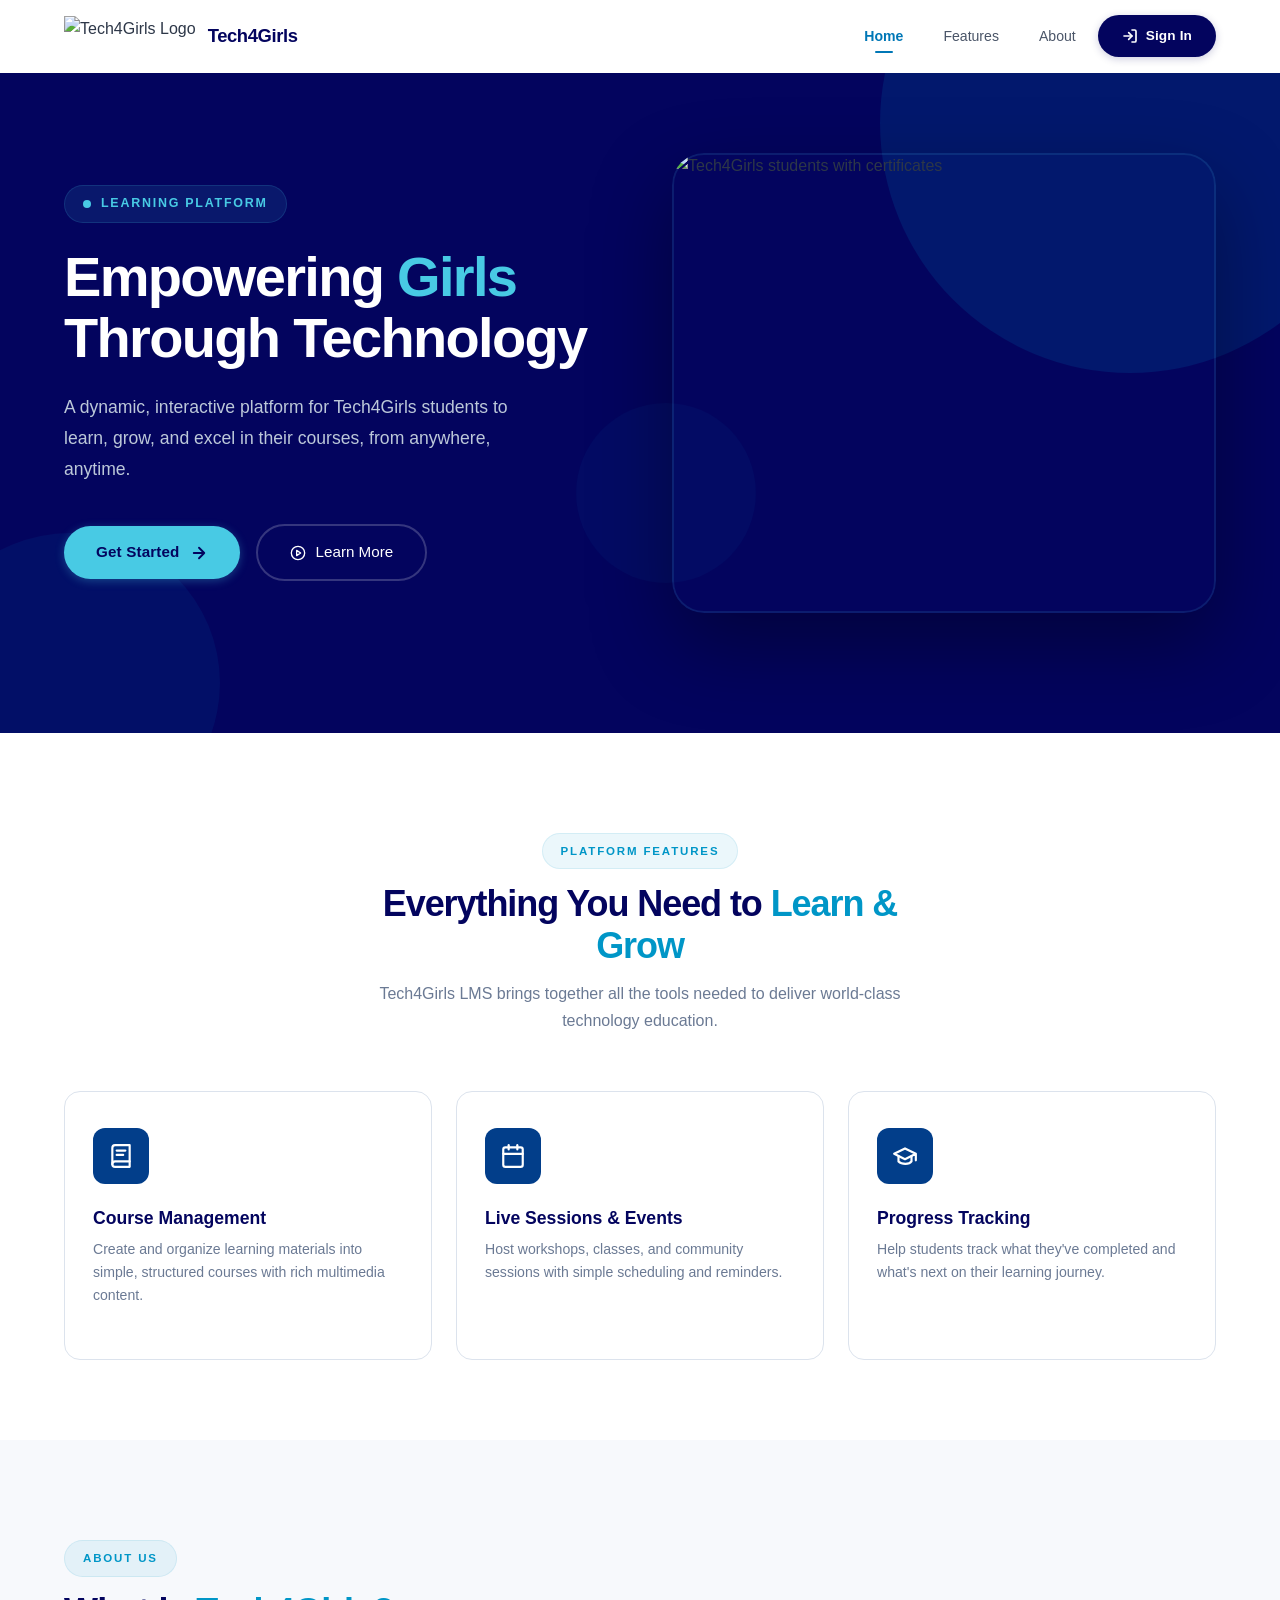
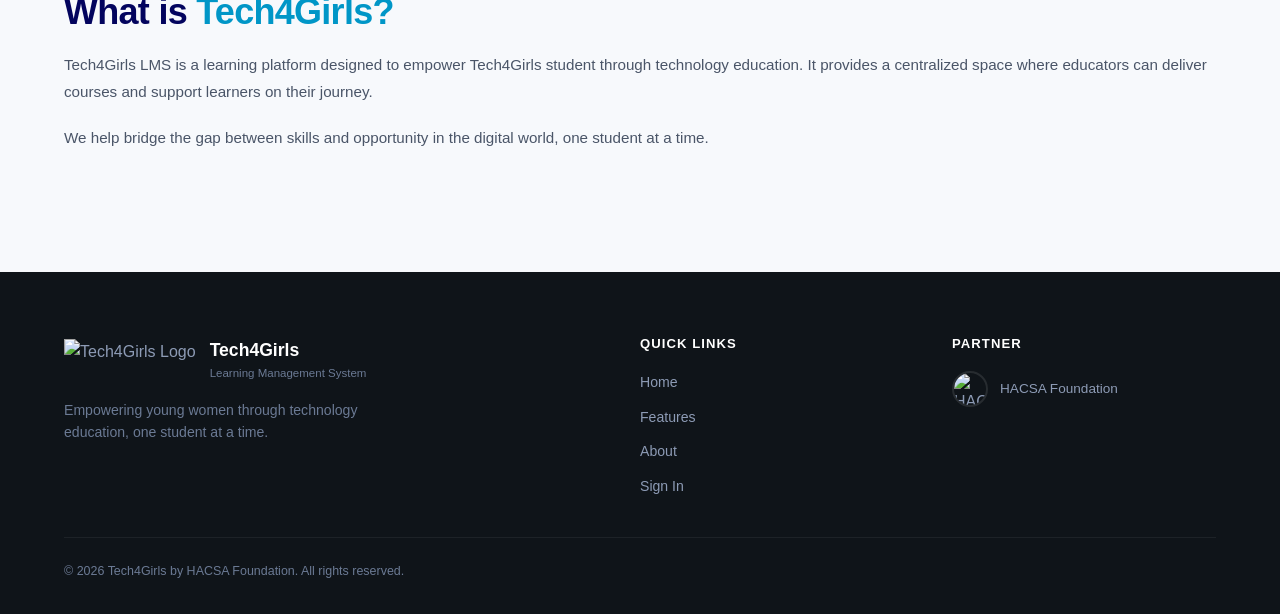
==== frontend/index.html @ ae1b5719 "resizing sidebar" ====
<!doctype html>
<html lang="en">
  <head>
    <meta charset="UTF-8" />
    <meta name="viewport" content="width=device-width, initial-scale=1.0" />
    <title>Tech4Girls LMS: Empowering Girls Through Technology</title>
    <meta
      name="description"
      content="Tech4Girls LMS provides a dynamic, interactive learning platform for young women to learn, grow, and excel in technology education."
    />

    <link rel="icon" type="image/png" href="img/Tech4Girls logo.png" />
    <link rel="apple-touch-icon" href="img/Tech4Girls logo.png" />

    <link rel="preconnect" href="https://fonts.googleapis.com" />
    <link rel="preconnect" href="https://fonts.gstatic.com" crossorigin />

    <link rel="stylesheet" href="css/style.css" />
  </head>

  <body>
    <nav class="navbar" id="navbar">
      <div class="navbar-inner">
        <!-- Logo -->
        <a href="index.html" class="navbar-logo" id="logo-link">
          <img src="img/Tech4Girls logo.png" alt="Tech4Girls Logo" />
          <span class="logo-text">Tech4Girls</span>
        </a>

        <!-- Desktop nav links (also becomes the sidebar on mobile) -->
        <ul class="navbar-links" id="navbar-links">
          <!-- Sidebar Header -->
          <li class="sidebar-brand">
            <img src="img/Tech4Girls logo.png" alt="Tech4Girls Logo" />
            <span>Tech4Girls</span>
          </li>

          <!-- Nav Links -->
          <li class="sidebar-section-label">Menu</li>
          <li>
            <a href="index.html" class="active-link" id="nav-home">
              <svg
                width="16"
                height="16"
                viewBox="0 0 24 24"
                fill="none"
                stroke="currentColor"
                stroke-width="2.5"
                stroke-linecap="round"
                stroke-linejoin="round"
              >
                <path d="M3 9l9-7 9 7v11a2 2 0 0 1-2 2H5a2 2 0 0 1-2-2z" />
                <polyline points="9 22 9 12 15 12 15 22" />
              </svg>
              Home
            </a>
          </li>
          <li>
            <a href="#features" id="nav-features">
              <svg
                width="16"
                height="16"
                viewBox="0 0 24 24"
                fill="none"
                stroke="currentColor"
                stroke-width="2.5"
                stroke-linecap="round"
                stroke-linejoin="round"
              >
                <polygon
                  points="12 2 15.09 8.26 22 9.27 17 14.14 18.18 21.02 12 17.77 5.82 21.02 7 14.14 2 9.27 8.91 8.26 12 2"
                />
              </svg>
              Features
            </a>
          </li>
          <li>
            <a href="#about" id="nav-about">
              <svg
                width="16"
                height="16"
                viewBox="0 0 24 24"
                fill="none"
                stroke="currentColor"
                stroke-width="2.5"
                stroke-linecap="round"
                stroke-linejoin="round"
              >
                <circle cx="12" cy="12" r="10" />
                <line x1="12" y1="8" x2="12" y2="12" />
                <line x1="12" y1="16" x2="12.01" y2="16" />
              </svg>
              About
            </a>
          </li>

          <!-- Divider -->
          <li class="sidebar-divider"></li>

          <!-- Sign In button -->
          <li>
            <a href="login.html" class="navbar-signin-btn" id="nav-signin">
              <svg
                width="16"
                height="16"
                viewBox="0 0 24 24"
                fill="none"
                stroke="currentColor"
                stroke-width="2.5"
                stroke-linecap="round"
                stroke-linejoin="round"
              >
                <path d="M15 3h4a2 2 0 0 1 2 2v14a2 2 0 0 1-2 2h-4" />
                <polyline points="10 17 15 12 10 7" />
                <line x1="15" y1="12" x2="3" y2="12" />
              </svg>
              Sign In
            </a>
          </li>

          <!-- Footer note -->
          <li class="sidebar-footer">
            <p>Don't have an account yet?</p>
            <a href="#" id="contact-admin-link">Contact your administrator</a>
          </li>
        </ul>

        <button
          class="nav-toggle"
          id="nav-toggle"
          aria-label="Toggle navigation"
        >
          <span class="hamburger-line"></span>
          <span class="hamburger-line"></span>
          <span class="hamburger-line"></span>
        </button>
      </div>

      <!-- Dark overlay behind sidebar -->
      <div class="nav-overlay" id="nav-overlay"></div>
    </nav>

    <section class="hero" id="hero">
      <div class="hero-bg-shapes">
        <div class="hero-shape shape-1"></div>
        <div class="hero-shape shape-2"></div>
        <div class="hero-shape shape-3"></div>
      </div>
      <div class="hero-inner">
        <div class="hero-text animate-on-scroll">
          <div class="hero-label">
            <span class="pulse-dot"></span>
            Learning Platform
          </div>
          <h1 class="hero-title">
            Empowering <span class="highlight">Girls</span><br />
            Through Technology
          </h1>
          <p class="hero-subtitle">
            A dynamic, interactive platform for Tech4Girls students to learn,
            grow, and excel in their courses, from anywhere, anytime.
          </p>
          <div class="hero-actions">
            <a href="login.html" class="btn-primary" id="hero-get-started">
              Get Started
              <svg
                width="18"
                height="18"
                viewBox="0 0 24 24"
                fill="none"
                stroke="currentColor"
                stroke-width="2.5"
                stroke-linecap="round"
                stroke-linejoin="round"
              >
                <path d="M5 12h14M12 5l7 7-7 7" />
              </svg>
            </a>
            <a href="#about" class="btn-outline-light" id="hero-learn-more">
              <svg
                width="16"
                height="16"
                viewBox="0 0 24 24"
                fill="none"
                stroke="currentColor"
                stroke-width="2"
                stroke-linecap="round"
                stroke-linejoin="round"
              >
                <circle cx="12" cy="12" r="10" />
                <polygon points="10 8 16 12 10 16 10 8" />
              </svg>
              Learn More
            </a>
          </div>
        </div>

        <div class="hero-image-col animate-on-scroll anim-delay-2">
          <div class="hero-image-wrapper">
            <img
              class="hero-image"
              src="img/Tech4Girls logo.png"
              alt="Tech4Girls students with certificates"
            />
            <div class="hero-image-overlay"></div>
          </div>
        </div>
      </div>
    </section>

    <section class="features-section" id="features">
      <div class="container">
        <div class="section-header animate-on-scroll">
          <span class="section-label">Platform Features</span>
          <h2 class="section-title">
            Everything You Need to <span class="text-accent">Learn & Grow</span>
          </h2>
          <p class="section-desc">
            Tech4Girls LMS brings together all the tools needed to deliver
            world-class technology education.
          </p>
        </div>
        <div class="features-grid">
          <div class="feature-card animate-on-scroll" id="feature-courses">
            <div class="feature-icon-wrap">
              <div class="feature-icon icon-courses">
                <svg
                  viewBox="0 0 24 24"
                  stroke-linecap="round"
                  stroke-linejoin="round"
                >
                  <path d="M4 19.5A2.5 2.5 0 0 1 6.5 17H20"></path>
                  <path
                    d="M6.5 2H20v20H6.5A2.5 2.5 0 0 1 4 19.5v-15A2.5 2.5 0 0 1 6.5 2z"
                  ></path>
                  <line x1="8" y1="7" x2="16" y2="7"></line>
                  <line x1="8" y1="11" x2="14" y2="11"></line>
                </svg>
              </div>
            </div>
            <h3>Course Management</h3>
            <p>
              Create and organize learning materials into simple, structured
              courses with rich multimedia content.
            </p>
          </div>
          <div
            class="feature-card animate-on-scroll anim-delay-1"
            id="feature-sessions"
          >
            <div class="feature-icon-wrap">
              <div class="feature-icon icon-sessions">
                <svg
                  viewBox="0 0 24 24"
                  stroke-linecap="round"
                  stroke-linejoin="round"
                >
                  <rect x="3" y="4" width="18" height="18" rx="2" ry="2"></rect>
                  <line x1="16" y1="2" x2="16" y2="6"></line>
                  <line x1="8" y1="2" x2="8" y2="6"></line>
                  <line x1="3" y1="10" x2="21" y2="10"></line>
                </svg>
              </div>
            </div>
            <h3>Live Sessions & Events</h3>
            <p>
              Host workshops, classes, and community sessions with simple
              scheduling and reminders.
            </p>
          </div>
          <div
            class="feature-card animate-on-scroll anim-delay-2"
            id="feature-tracking"
          >
            <div class="feature-icon-wrap">
              <div class="feature-icon icon-tracking">
                <svg
                  viewBox="0 0 24 24"
                  stroke-linecap="round"
                  stroke-linejoin="round"
                >
                  <path d="M22 10v6M2 10l10-5 10 5-10 5z"></path>
                  <path d="M6 12v5c3 3 10 3 12 0v-5"></path>
                </svg>
              </div>
            </div>
            <h3>Progress Tracking</h3>
            <p>
              Help students track what they've completed and what's next on
              their learning journey.
            </p>
          </div>
        </div>
      </div>
    </section>

    <section class="about-section" id="about">
      <div class="container">
        <div class="about-text-col animate-on-scroll anim-delay-2">
          <span class="section-label">About Us</span>
          <h2>What is <span class="text-accent">Tech4Girls?</span></h2>
          <p>
            Tech4Girls LMS is a learning platform designed to empower Tech4Girls
            student through technology education. It provides a centralized
            space where educators can deliver courses and support learners on
            their journey.
          </p>
          <p>
            We help bridge the gap between skills and opportunity in the digital
            world, one student at a time.
          </p>
        </div>
      </div>
    </section>

    <footer class="footer" id="footer">
      <div class="footer-inner">
        <div class="footer-top">
          <div class="footer-brand-col">
            <div class="footer-brand">
              <img src="img/Tech4Girls logo.png" alt="Tech4Girls Logo" />
              <div class="footer-brand-info">
                <span class="footer-brand-name">Tech4Girls</span>
                <span class="footer-brand-desc"
                  >Learning Management System</span
                >
              </div>
            </div>
            <p class="footer-tagline">
              Empowering young women through technology education, one student
              at a time.
            </p>
          </div>
          <div class="footer-nav-col">
            <h4 class="footer-nav-title">Quick Links</h4>
            <div class="footer-links">
              <a href="index.html" id="footer-home">Home</a>
              <a href="#features" id="footer-features">Features</a>
              <a href="#about" id="footer-about">About</a>
              <a href="login.html" id="footer-signin">Sign In</a>
            </div>
          </div>
          <div class="footer-partner-col">
            <h4 class="footer-nav-title">Partner</h4>
            <div class="footer-partner">
              <img src="img/hacsa logo.jpg" alt="HACSA Logo" />
              <span>HACSA Foundation</span>
            </div>
          </div>
        </div>
        <div class="footer-bottom">
          <p class="footer-copy">
            &copy; 2026 Tech4Girls by HACSA Foundation. All rights reserved.
          </p>
        </div>
      </div>
    </footer>

    <!-- Contact Admin Modal -->
    <div class="modal-overlay" id="modal-overlay">
      <div class="modal">
        <button class="modal-close" id="modal-close" aria-label="Close modal">
          <svg
            width="18"
            height="18"
            viewBox="0 0 24 24"
            fill="none"
            stroke="currentColor"
            stroke-width="2.5"
            stroke-linecap="round"
            stroke-linejoin="round"
          >
            <line x1="18" y1="6" x2="6" y2="18" />
            <line x1="6" y1="6" x2="18" y2="18" />
          </svg>
        </button>

        <div class="modal-header">
          <div class="modal-icon">
            <svg
              width="24"
              height="24"
              viewBox="0 0 24 24"
              fill="none"
              stroke="currentColor"
              stroke-width="2"
              stroke-linecap="round"
              stroke-linejoin="round"
            >
              <path d="M20 21v-2a4 4 0 0 0-4-4H8a4 4 0 0 0-4 4v2" />
              <circle cx="12" cy="7" r="4" />
            </svg>
          </div>
          <h2>Request an Account</h2>
          <p>
            Fill in your details and the administrator will create an account
            for you.
          </p>
        </div>

        <form class="modal-form" id="request-form">
          <div class="form-group">
            <label for="req-name">Full Name</label>
            <input
              type="text"
              id="req-name"
              placeholder="e.g. Hajira Baffoe"
              required
            />
          </div>

          <div class="form-group">
            <label for="req-track">Track</label>
            <select id="req-track" required>
              <option value="" disabled selected>Select your track</option>
              <option value="Frontend">Frontend</option>
              <option value="Backend">Backend</option>
            </select>
          </div>

          <div class="form-group">
            <label for="req-email">Email Address</label>
            <input
              type="email"
              id="req-email"
              placeholder="e.g. hajira@email.com"
              required
            />
          </div>

          <button type="submit" class="modal-submit" id="modal-submit">
            Send Request
          </button>

          <p class="modal-status" id="modal-status"></p>
        </form>
      </div>
    </div>

    <script>

      const token = localStorage.getItem("student_token");
const studentUser = JSON.parse(localStorage.getItem("student_user"));

function logout() {
  localStorage.removeItem("student_token");
  localStorage.removeItem("student_user");
  window.location.href = "login.html";
}
   
      const navbar = document.getElementById("navbar");
      window.addEventListener("scroll", () => {
        navbar.classList.toggle("scrolled", window.scrollY > 10);
      });

     
      const navToggle = document.getElementById("nav-toggle");
      const navLinks = document.getElementById("navbar-links");
      const navOverlay = document.getElementById("nav-overlay");

      function openNav() {
        navToggle.classList.add("active");
        navLinks.classList.add("active");
        navOverlay.classList.add("active");
        document.body.style.overflow = "hidden";
         document.documentElement.style.overflow = "hidden"; 
      }

      function closeNav() {
        navToggle.classList.remove("active");
        navLinks.classList.remove("active");
        navOverlay.classList.remove("active");
        document.body.style.overflow = "";
        document.documentElement.style.overflow = ""; 
      }

      navToggle.addEventListener("click", () => {
        navLinks.classList.contains("active") ? closeNav() : openNav();
      });

      navOverlay.addEventListener("click", closeNav);

      navLinks.querySelectorAll("a").forEach((link) => {
        link.addEventListener("click", closeNav);
      });

      // ── Smooth scroll for anchor links ────────────────────────
      document.querySelectorAll('a[href^="#"]').forEach((anchor) => {
  anchor.addEventListener("click", function (e) {
    const href = this.getAttribute("href");
    if (!href || href === "#") return;
    const target = document.querySelector(href);
    if (target) {
      e.preventDefault();
      const top = target.getBoundingClientRect().top + window.pageYOffset - 80;
      window.scrollTo({ top, behavior: "smooth" });
    }
  });
});

     
      const sections = document.querySelectorAll("section[id]");
      const navItems = document.querySelectorAll(
        ".navbar-links li a:not(.navbar-signin-btn)",
      );

      window.addEventListener("scroll", () => {
        let current = "";
        sections.forEach((section) => {
          if (window.scrollY >= section.offsetTop - 100) {
            current = section.getAttribute("id");
          }
        });
        navItems.forEach((link) => {
          link.classList.remove("active-link");
          const href = link.getAttribute("href");
          if (
            href === "#" + current ||
            (current === "hero" && href === "index.html")
          ) {
            link.classList.add("active-link");
          }
        });
      });

      // ── Animate on scroll ─────────────────────────────────────
      const observer = new IntersectionObserver(
        (entries) => {
          entries.forEach((entry) => {
            if (entry.isIntersecting) {
              entry.target.classList.add("visible");
              observer.unobserve(entry.target);
            }
          });
        },
        { threshold: 0.12, rootMargin: "0px 0px -60px 0px" },
      );

      document
        .querySelectorAll(".animate-on-scroll")
        .forEach((el) => observer.observe(el));

    

      const modalOverlay = document.getElementById("modal-overlay");
      const modalClose = document.getElementById("modal-close");
      const requestForm = document.getElementById("request-form");
      const modalStatus = document.getElementById("modal-status");
      const modalSubmit = document.getElementById("modal-submit");

      function openModal() {
        closeNav(); // close sidebar first
        modalOverlay.classList.add("open");
        document.body.style.overflow = "hidden";
      }

      function closeModal() {
        modalOverlay.classList.remove("open");
        document.body.style.overflow = "";
      }
      document
        .getElementById("contact-admin-link")
        .addEventListener("click", (e) => {
          e.preventDefault();
          openModal();
        });

      modalClose.addEventListener("click", closeModal);
      modalOverlay.addEventListener("click", (e) => {
        if (e.target === modalOverlay) closeModal();
      });

      // Submit via Formspree
      requestForm.addEventListener("submit", async (e) => {
        e.preventDefault();

        const name = document.getElementById("req-name").value;
        const track = document.getElementById("req-track").value;
        const email = document.getElementById("req-email").value;

        modalSubmit.disabled = true;
        modalSubmit.textContent = "Sending...";
        modalStatus.textContent = "";
        modalStatus.className = "modal-status";

        try {
          const res = await fetch("https://formspree.io/f/mkokrynl", {
            method: "POST",
            headers: {
              "Content-Type": "application/json",
              Accept: "application/json",
            },
            body: JSON.stringify({ name, track, email }),
          });

          if (res.ok) {
            modalStatus.textContent =
              "✓ Request sent! The admin will be in touch.";
            modalStatus.classList.add("success");
            requestForm.reset();
            setTimeout(closeModal, 2500);
          } else {
            throw new Error();
          }
        } catch {
          modalStatus.textContent = "✗ Something went wrong. Please try again.";
          modalStatus.classList.add("error");
        } finally {
          modalSubmit.disabled = false;
          modalSubmit.textContent = "Send Request";
        }
      });
    </script>
  </body>
</html>
---- frontend/css/style.css ----
*,
*::before,
*::after {
  margin: 0;
  padding: 0;
  box-sizing: border-box;
}

:root {

  --sky: #48cae4;
  --cyan: #0096c7;
  --blue: #0077b6;
  --navy: #023e8a;
  --deep: #03045e;

  --white: #ffffff;
  --gray-50: #f7f9fc;
  --gray-100: #eef2f7;
  --gray-200: #dce3ed;
  --gray-300: #bcc8d9;
  --gray-400: #8d9bb5;
  --gray-500: #6b7a94;
  --gray-600: #4a5568;
  --gray-700: #2d3748;
  --gray-800: #1a202c;
  --gray-900: #0f1419;


  --shadow-xs: 0 1px 2px rgba(3, 4, 94, 0.04);
  --shadow-sm: 0 2px 6px rgba(3, 4, 94, 0.06);
  --shadow-md: 0 4px 16px rgba(3, 4, 94, 0.08);
  --shadow-lg: 0 8px 30px rgba(3, 4, 94, 0.10);
  --shadow-xl: 0 16px 48px rgba(3, 4, 94, 0.12);

  /* Typography */
  --font: 'Inter', -apple-system, BlinkMacSystemFont, 'Segoe UI', sans-serif;
  --font-display: 'Outfit', 'Inter', sans-serif;

  /* Radius */
  --radius-sm: 8px;
  --radius-md: 12px;
  --radius-lg: 16px;
  --radius-xl: 24px;
  --radius-2xl: 32px;
  --radius-full: 9999px;

  /* Transitions */
  --ease: cubic-bezier(0.4, 0, 0.2, 1);
  --ease-spring: cubic-bezier(0.34, 1.56, 0.64, 1);
  --duration: 0.25s;
  --duration-slow: 0.4s;
}

/* ===== Base ===== */
html {
  scroll-behavior: smooth;
  font-size: 16px;
  -webkit-font-smoothing: antialiased;
  -moz-osx-font-smoothing: grayscale;
}

body {
  font-family: var(--font);
  color: var(--gray-700);
  background: var(--white);
  line-height: 1.6;
  overflow-x: hidden;
}

a {
  text-decoration: none;
  color: inherit;
  transition: color var(--duration) var(--ease);
}

img {
  max-width: 100%;
  height: auto;
  display: block;
}

button {
  font-family: var(--font);
  cursor: pointer;
  border: none;
  outline: none;
  background: none;
}

h1,
h2,
h3,
h4,
h5,
h6 {
  font-family: var(--font-display);
  line-height: 1.15;
  color: var(--deep);
}

.container {
  max-width: 1200px;
  margin: 0 auto;
  padding: 0 24px;
}

.text-accent {
  color: var(--cyan);
}
.navbar-signin-btn {
  display: inline-flex;
  align-items: center;
  gap: 8px;
}

.navbar-signin-btn svg,
.sidebar-logout-btn svg {
  stroke: currentColor;
  fill: none;
  flex-shrink: 0;
}

.dashboard-page {
  min-height: 100vh;
  display: flex;
  flex-direction: column;
  background: var(--gray-50);
}

.dashboard-main {
  flex: 1;
  padding: 32px 24px 60px;
  max-width: 1200px;
  margin: 0 auto;
  width: 100%;
}


.dashboard-header {
  margin-bottom: 32px;
  padding-bottom: 24px;
  border-bottom: 1px solid var(--gray-200);
}

.dashboard-header-top {
  display: flex;
  align-items: center;
  justify-content: space-between;
  flex-wrap: wrap;
  gap: 16px;
}

.dashboard-greeting {
  display: flex;
  flex-direction: column;
  gap: 4px;
}

.dashboard-greeting h1 {
  font-family: var(--font-display);
  font-size: 1.75rem;
  font-weight: 800;
  color: var(--deep);
  letter-spacing: -0.02em;
}

.dashboard-greeting p {
  font-size: 0.9rem;
  color: var(--gray-500);
}

.dashboard-role-badge {
  display: inline-flex;
  align-items: center;
  gap: 8px;
  padding: 8px 18px;
  background: rgba(0, 150, 199, 0.08);
  border: 1px solid rgba(0, 150, 199, 0.12);
  border-radius: var(--radius-full);
  font-size: 0.78rem;
  font-weight: 600;
  color: var(--cyan);
  text-transform: uppercase;
  letter-spacing: 0.06em;
}

.dashboard-role-badge svg {
  width: 16px;
  height: 16px;
  stroke: var(--cyan);
  fill: none;
  stroke-width: 2;
}

/* ===== Stat Cards ===== */
.stat-cards {
  display: grid;
  grid-template-columns: repeat(auto-fit, minmax(220px, 1fr));
  gap: 20px;
  margin-bottom: 36px;
}

.stat-card {
  background: var(--white);
  border: 1px solid var(--gray-200);
  border-radius: var(--radius-lg);
  padding: 24px;
  transition: all var(--duration) var(--ease);
  position: relative;
  overflow: hidden;
}

.stat-card::before {
  content: '';
  position: absolute;
  top: 0;
  left: 0;
  right: 0;
  height: 3px;
  border-radius: var(--radius-lg) var(--radius-lg) 0 0;
  transition: transform 0.4s var(--ease);
}

.stat-card:hover {
  transform: translateY(-4px);
  box-shadow: var(--shadow-lg);
  border-color: transparent;
}

.stat-card .stat-card-icon {
  width: 44px;
  height: 44px;
  border-radius: var(--radius-md);
  display: flex;
  align-items: center;
  justify-content: center;
  margin-bottom: 16px;
}

.stat-card .stat-card-icon svg {
  width: 22px;
  height: 22px;
  stroke-width: 2;
  fill: none;
}

.stat-card.card-blue .stat-card-icon {
  background: rgba(0, 119, 182, 0.1);
}
.stat-card.card-blue .stat-card-icon svg {
  stroke: var(--blue);
}
.stat-card.card-blue::before {
  background: var(--blue);
}

.stat-card.card-cyan .stat-card-icon {
  background: rgba(0, 150, 199, 0.1);
}
.stat-card.card-cyan .stat-card-icon svg {
  stroke: var(--cyan);
}
.stat-card.card-cyan::before {
  background: var(--cyan);
}

.stat-card.card-navy .stat-card-icon {
  background: rgba(2, 62, 138, 0.1);
}
.stat-card.card-navy .stat-card-icon svg {
  stroke: var(--navy);
}
.stat-card.card-navy::before {
  background: var(--navy);
}

.stat-card.card-deep .stat-card-icon {
  background: rgba(3, 4, 94, 0.08);
}
.stat-card.card-deep .stat-card-icon svg {
  stroke: var(--deep);
}
.stat-card.card-deep::before {
  background: var(--deep);
}

.stat-card.card-sky .stat-card-icon {
  background: rgba(72, 202, 228, 0.12);
}
.stat-card.card-sky .stat-card-icon svg {
  stroke: var(--sky);
}
.stat-card.card-sky::before {
  background: var(--sky);
}

.stat-card-value {
  font-family: var(--font-display);
  font-size: 1.75rem;
  font-weight: 800;
  color: var(--deep);
  line-height: 1;
  margin-bottom: 4px;
}

.stat-card-label {
  font-size: 0.82rem;
  color: var(--gray-500);
  font-weight: 500;
}

/* ===== Dashboard Sections ===== */
.dashboard-section {
  background: var(--white);
  border: 1px solid var(--gray-200);
  border-radius: var(--radius-lg);
  margin-bottom: 28px;
  overflow: hidden;
}

.dashboard-section-header {
  display: flex;
  align-items: center;
  justify-content: space-between;
  padding: 20px 24px;
  border-bottom: 1px solid var(--gray-100);
  flex-wrap: wrap;
  gap: 12px;
}

.dashboard-section-title {
  display: flex;
  align-items: center;
  gap: 10px;
}

.dashboard-section-title svg {
  width: 20px;
  height: 20px;
  stroke: var(--blue);
  fill: none;
  stroke-width: 2;
}

.dashboard-section-title h2 {
  font-family: var(--font-display);
  font-size: 1.1rem;
  font-weight: 700;
  color: var(--deep);
}

.dashboard-section-body {
  padding: 24px;
}


.btn-action {
  display: inline-flex;
  align-items: center;
  gap: 8px;
  padding: 10px 20px;
  font-size: 0.85rem;
  font-weight: 600;
  font-family: var(--font);
  border-radius: var(--radius-md);
  border: none;
  cursor: pointer;
  transition: all var(--duration) var(--ease);
  letter-spacing: 0.01em;
}

.btn-action svg {
  width: 16px;
  height: 16px;
  stroke-width: 2;
  fill: none;
}

.btn-action-primary {
  background: var(--blue);
  color: var(--white);
  box-shadow: 0 2px 8px rgba(0, 119, 182, 0.2);
}

.btn-action-primary:hover {
  background: var(--navy);
  transform: translateY(-1px);
  box-shadow: 0 4px 16px rgba(2, 62, 138, 0.3);
}

.btn-action-secondary {
  background: var(--gray-50);
  color: var(--gray-700);
  border: 1px solid var(--gray-200);
}

.btn-action-secondary:hover {
  background: var(--gray-100);
  border-color: var(--gray-300);
}

.btn-action-danger {
  background: #fef2f2;
  color: #dc2626;
  border: 1px solid #fecaca;
}

.btn-action-danger:hover {
  background: #fee2e2;
  border-color: #fca5a5;
}

.btn-action-sm {
  padding: 6px 14px;
  font-size: 0.78rem;
  border-radius: var(--radius-sm);
}


.dashboard-table-wrapper {
  overflow-x: auto;
  -webkit-overflow-scrolling: touch;
}

.dashboard-table {
  width: 100%;
  border-collapse: collapse;
  font-size: 0.88rem;
}

.dashboard-table thead {
  background: var(--gray-50);
  border-bottom: 1px solid var(--gray-200);
}

.dashboard-table th {
  text-align: left;
  padding: 12px 16px;
  font-size: 0.75rem;
  font-weight: 700;
  color: var(--gray-500);
  text-transform: uppercase;
  letter-spacing: 0.06em;
  white-space: nowrap;
}

.dashboard-table td {
  padding: 14px 16px;
  color: var(--gray-700);
  border-bottom: 1px solid var(--gray-100);
  vertical-align: middle;
}

.dashboard-table tbody tr {
  transition: background var(--duration) var(--ease);
}

.dashboard-table tbody tr:hover {
  background: var(--gray-50);
}

.dashboard-table tbody tr:last-child td {
  border-bottom: none;
}


.table-user {
  display: flex;
  align-items: center;
  gap: 12px;
}

.table-avatar {
  width: 36px;
  height: 36px;
  border-radius: 50%;
  background: var(--navy);
  color: var(--white);
  display: flex;
  align-items: center;
  justify-content: center;
  font-family: var(--font-display);
  font-size: 0.78rem;
  font-weight: 700;
  flex-shrink: 0;
}

.table-user-info {
  display: flex;
  flex-direction: column;
}

.table-user-name {
  font-weight: 600;
  color: var(--gray-800);
  font-size: 0.88rem;
}

.table-user-email {
  font-size: 0.78rem;
  color: var(--gray-400);
}


.track-badge {
  display: inline-flex;
  align-items: center;
  gap: 6px;
  padding: 4px 12px;
  border-radius: var(--radius-full);
  font-size: 0.75rem;
  font-weight: 600;
  letter-spacing: 0.02em;
}

.track-badge.track-frontend {
  background: rgba(72, 202, 228, 0.12);
  color: #0891b2;
}

.track-badge.track-backend {
  background: rgba(2, 62, 138, 0.1);
  color: var(--navy);
}


.status-dot {
  width: 8px;
  height: 8px;
  border-radius: 50%;
  display: inline-block;
}

.status-dot.active {
  background: #22c55e;
}

.status-dot.inactive {
  background: var(--gray-300);
}


.table-actions {
  display: flex;
  align-items: center;
  gap: 6px;
}

.table-action-btn {
  width: 32px;
  height: 32px;
  border-radius: var(--radius-sm);
  display: flex;
  align-items: center;
  justify-content: center;
  transition: all var(--duration) var(--ease);
  background: none;
  border: none;
  cursor: pointer;
  color: var(--gray-400);
}

.table-action-btn svg {
  width: 16px;
  height: 16px;
  stroke: currentColor;
  fill: none;
  stroke-width: 2;
}

.table-action-btn:hover {
  background: var(--gray-100);
  color: var(--gray-700);
}

.table-action-btn.btn-edit:hover {
  background: rgba(0, 119, 182, 0.08);
  color: var(--blue);
}

.table-action-btn.btn-delete:hover {
  background: #fef2f2;
  color: #dc2626;
}


.dashboard-form {
  display: grid;
  grid-template-columns: 1fr 1fr;
  gap: 20px;
}

.dashboard-form .form-group {
  margin-bottom: 0;
}

.dashboard-form .form-group.full-width {
  grid-column: 1 / -1;
}

.form-select {
  width: 100%;
  padding: 13px 16px;
  font-size: 0.9rem;
  font-family: var(--font);
  color: var(--gray-800);
  background: var(--gray-50);
  border: 1.5px solid var(--gray-200);
  border-radius: var(--radius-md);
  outline: none;
  transition: all var(--duration) var(--ease);
  appearance: none;
  background-image: url("data:image/svg+xml,%3Csvg width='12' height='12' viewBox='0 0 24 24' fill='none' stroke='%236b7a94' stroke-width='2.5' stroke-linecap='round' stroke-linejoin='round' xmlns='http://www.w3.org/2000/svg'%3E%3Cpolyline points='6 9 12 15 18 9'/%3E%3C/svg%3E");
  background-repeat: no-repeat;
  background-position: right 16px center;
  cursor: pointer;
}

.form-select:focus {
  border-color: var(--blue);
  background-color: var(--white);
  box-shadow: 0 0 0 3px rgba(0, 119, 182, 0.1);
}

.form-actions {
  grid-column: 1 / -1;
  display: flex;
  align-items: center;
  gap: 12px;
  padding-top: 8px;
}


.file-upload-zone {
  border: 2px dashed var(--gray-200);
  border-radius: var(--radius-lg);
  padding: 40px 24px;
  text-align: center;
  transition: all var(--duration) var(--ease);
  cursor: pointer;
  position: relative;
}

.file-upload-zone:hover,
.file-upload-zone.drag-over {
  border-color: var(--blue);
  background: rgba(0, 119, 182, 0.03);
}

.file-upload-zone.drag-over {
  border-style: solid;
  background: rgba(0, 119, 182, 0.06);
}

.file-upload-icon {
  width: 56px;
  height: 56px;
  border-radius: 50%;
  background: rgba(0, 119, 182, 0.08);
  display: flex;
  align-items: center;
  justify-content: center;
  margin: 0 auto 16px;
}

.file-upload-icon svg {
  width: 24px;
  height: 24px;
  stroke: var(--blue);
  fill: none;
  stroke-width: 2;
}

.file-upload-text {
  font-size: 0.92rem;
  color: var(--gray-600);
  margin-bottom: 4px;
}

.file-upload-text strong {
  color: var(--blue);
  cursor: pointer;
}

.file-upload-hint {
  font-size: 0.78rem;
  color: var(--gray-400);
}

.file-upload-input {
  position: absolute;
  inset: 0;
  opacity: 0;
  cursor: pointer;
}


.uploaded-files {
  display: flex;
  flex-direction: column;
  gap: 10px;
  margin-top: 16px;
}

.uploaded-file {
  display: flex;
  align-items: center;
  gap: 12px;
  padding: 12px 16px;
  background: var(--gray-50);
  border: 1px solid var(--gray-200);
  border-radius: var(--radius-md);
  transition: all var(--duration) var(--ease);
}

.uploaded-file:hover {
  border-color: var(--gray-300);
}

.uploaded-file-icon {
  width: 36px;
  height: 36px;
  border-radius: var(--radius-sm);
  background: #dc2626;
  display: flex;
  align-items: center;
  justify-content: center;
  flex-shrink: 0;
}

.uploaded-file-icon span {
  font-size: 0.65rem;
  font-weight: 800;
  color: var(--white);
  text-transform: uppercase;
}

.uploaded-file-info {
  flex: 1;
  min-width: 0;
}

.uploaded-file-name {
  font-size: 0.85rem;
  font-weight: 600;
  color: var(--gray-800);
  white-space: nowrap;
  overflow: hidden;
  text-overflow: ellipsis;
}

.uploaded-file-size {
  font-size: 0.75rem;
  color: var(--gray-400);
}

.uploaded-file-remove {
  width: 28px;
  height: 28px;
  border-radius: 50%;
  display: flex;
  align-items: center;
  justify-content: center;
  background: none;
  border: none;
  cursor: pointer;
  color: var(--gray-400);
  transition: all var(--duration) var(--ease);
  flex-shrink: 0;
}

.uploaded-file-remove:hover {
  background: #fef2f2;
  color: #dc2626;
}

.uploaded-file-remove svg {
  width: 14px;
  height: 14px;
  stroke: currentColor;
  fill: none;
  stroke-width: 2;
}

/* ===== Course Cards ===== */
.course-cards {
  display: grid;
  grid-template-columns: repeat(auto-fill, minmax(300px, 1fr));
  gap: 20px;
}

.course-card {
  background: var(--white);
  border: 1px solid var(--gray-200);
  border-radius: var(--radius-lg);
  overflow: hidden;
  transition: all var(--duration-slow) var(--ease);
  cursor: default;
}

.course-card:hover {
  transform: translateY(-4px);
  box-shadow: var(--shadow-lg);
  border-color: transparent;
}

.course-card-banner {
  height: 8px;
  width: 100%;
}

.course-card-banner.banner-frontend {
  background: var(--sky);
}

.course-card-banner.banner-backend {
  background: var(--navy);
}

.course-card-body {
  padding: 20px;
}

.course-card-track {
  margin-bottom: 10px;
}

.course-card-title {
  font-family: var(--font-display);
  font-size: 1.05rem;
  font-weight: 700;
  color: var(--deep);
  margin-bottom: 8px;
  line-height: 1.3;
}

.course-card-desc {
  font-size: 0.85rem;
  color: var(--gray-500);
  line-height: 1.6;
  margin-bottom: 16px;
  display: -webkit-box;
  -webkit-line-clamp: 2;
  -webkit-box-orient: vertical;
  overflow: hidden;
}

.course-card-meta {
  display: flex;
  align-items: center;
  justify-content: space-between;
  padding-top: 16px;
  border-top: 1px solid var(--gray-100);
}

.course-card-meta-item {
  display: flex;
  align-items: center;
  gap: 6px;
  font-size: 0.78rem;
  color: var(--gray-400);
  font-weight: 500;
}

.course-card-meta-item svg {
  width: 14px;
  height: 14px;
  stroke: currentColor;
  fill: none;
  stroke-width: 2;
}

/* Course progress */
.course-progress {
  margin-bottom: 16px;
}

.course-progress-bar {
  width: 100%;
  height: 6px;
  background: var(--gray-100);
  border-radius: var(--radius-full);
  overflow: hidden;
  margin-bottom: 6px;
}

.course-progress-fill {
  height: 100%;
  border-radius: var(--radius-full);
  background: var(--blue);
  transition: width 0.6s var(--ease);
}

.course-progress-text {
  display: flex;
  align-items: center;
  justify-content: space-between;
  font-size: 0.75rem;
  color: var(--gray-400);
  font-weight: 500;
}

/* ===== Dashboard Tabs ===== */
.dashboard-tabs {
  display: flex;
  gap: 4px;
  padding: 4px;
  background: var(--gray-50);
  border-radius: var(--radius-md);
  margin-bottom: 24px;
}

.dashboard-tab {
  padding: 10px 20px;
  font-size: 0.85rem;
  font-weight: 600;
  font-family: var(--font);
  color: var(--gray-500);
  background: none;
  border: none;
  border-radius: var(--radius-sm);
  cursor: pointer;
  transition: all var(--duration) var(--ease);
}

.dashboard-tab:hover {
  color: var(--gray-700);
}

.dashboard-tab.active {
  background: var(--white);
  color: var(--deep);
  box-shadow: var(--shadow-xs);
}

/* ===== Empty State ===== */
.empty-state {
  text-align: center;
  padding: 48px 24px;
}

.empty-state-icon {
  width: 64px;
  height: 64px;
  border-radius: 50%;
  background: var(--gray-100);
  display: flex;
  align-items: center;
  justify-content: center;
  margin: 0 auto 16px;
}

.empty-state-icon svg {
  width: 28px;
  height: 28px;
  stroke: var(--gray-400);
  fill: none;
  stroke-width: 1.5;
}

.empty-state h3 {
  font-family: var(--font-display);
  font-size: 1.05rem;
  font-weight: 700;
  color: var(--gray-700);
  margin-bottom: 6px;
}

.empty-state p {
  font-size: 0.85rem;
  color: var(--gray-400);
  margin-bottom: 20px;
}

/* ===== Modal ===== */
.modal-overlay {
  position: fixed;
  inset: 0;
  background: rgba(15, 20, 25, 0.5);
  backdrop-filter: blur(4px);
  z-index: 2000;
  display: flex;
  align-items: center;
  justify-content: center;
  padding: 24px;
  opacity: 0;
  visibility: hidden;
  transition: all 0.3s var(--ease);
}

.modal-overlay.open
 {
  opacity: 1;
  visibility: visible;
}

.modal {
  background: var(--white);
  border-radius: var(--radius-xl);
  width: 100%;
  max-width: 560px;
  max-height: 90vh;
  overflow-y: auto;
  box-shadow: 0 24px 64px rgba(3, 4, 94, 0.2);
  transform: translateY(16px) scale(0.97);
  transition: transform 0.3s var(--ease-spring);
}

.modal-overlay.open .modal {
  transform: translateY(0) scale(1);
}

.modal-header {
  display: flex;
  align-items: center;
  justify-content: space-between;
  padding: 24px 28px 16px;
  border-bottom: 1px solid var(--gray-100);
}

.modal-header h3 {
  font-family: var(--font-display);
  font-size: 1.15rem;
  font-weight: 700;
  color: var(--deep);
}

.modal-close {
  width: 36px;
  height: 36px;
  border-radius: 50%;
  display: flex;
  align-items: center;
  justify-content: center;
  background: none;
  border: none;
  cursor: pointer;
  color: var(--gray-400);
  transition: all var(--duration) var(--ease);
}

.modal-close:hover {
  background: var(--gray-100);
  color: var(--gray-700);
}

.modal-close svg {
  width: 18px;
  height: 18px;
  stroke: currentColor;
  fill: none;
  stroke-width: 2;
}

.modal-body {
  padding: 24px 28px 28px;
}

/* ===== Search & Filters ===== */
.search-filter-bar {
  display: flex;
  align-items: center;
  gap: 12px;
  flex-wrap: wrap;
}

.search-input-wrap {
  position: relative;
  flex: 1;
  min-width: 200px;
}

.search-input-wrap svg {
  position: absolute;
  left: 14px;
  top: 50%;
  transform: translateY(-50%);
  width: 16px;
  height: 16px;
  stroke: var(--gray-400);
  fill: none;
  stroke-width: 2;
  pointer-events: none;
}

.search-input {
  width: 100%;
  padding: 10px 16px 10px 40px;
  font-size: 0.85rem;
  font-family: var(--font);
  color: var(--gray-800);
  background: var(--white);
  border: 1.5px solid var(--gray-200);
  border-radius: var(--radius-md);
  outline: none;
  transition: all var(--duration) var(--ease);
}

.search-input:focus {
  border-color: var(--blue);
  box-shadow: 0 0 0 3px rgba(0, 119, 182, 0.1);
}

.filter-select {
  padding: 10px 36px 10px 14px;
  font-size: 0.85rem;
  font-family: var(--font);
  color: var(--gray-700);
  background: var(--white);
  border: 1.5px solid var(--gray-200);
  border-radius: var(--radius-md);
  outline: none;
  transition: all var(--duration) var(--ease);
  appearance: none;
  background-image: url("data:image/svg+xml,%3Csvg width='12' height='12' viewBox='0 0 24 24' fill='none' stroke='%236b7a94' stroke-width='2.5' stroke-linecap='round' stroke-linejoin='round' xmlns='http://www.w3.org/2000/svg'%3E%3Cpolyline points='6 9 12 15 18 9'/%3E%3C/svg%3E");
  background-repeat: no-repeat;
  background-position: right 12px center;
  cursor: pointer;
}

.filter-select:focus {
  border-color: var(--blue);
  box-shadow: 0 0 0 3px rgba(0, 119, 182, 0.1);
}


.modal-overlay.active {
  opacity: 1;
  pointer-events: all;
}

/* ===== Dashboard Navbar Modifications ===== */
.dashboard-page .navbar-links li a.nav-dashboard {
  color: var(--blue);
  font-weight: 600;
}

/* User menu in navbar */
.nav-user-menu {
  display: flex;
  align-items: center;
  gap: 10px;
  padding: 6px 16px 6px 6px !important;
  background: var(--gray-50) !important;
  border-radius: var(--radius-full) !important;
  border: 1px solid var(--gray-200) !important;
}

.nav-user-avatar {
  width: 30px;
  height: 30px;
  border-radius: 50%;
  background: var(--navy);
  color: var(--white);
  display: flex;
  align-items: center;
  justify-content: center;
  font-family: var(--font-display);
  font-size: 0.72rem;
  font-weight: 700;
}

.nav-user-name {
  font-size: 0.82rem;
  font-weight: 600;
  color: var(--gray-700) !important;
}





@media (max-width: 768px) {
  .dashboard-main {
    padding: 20px 16px 40px;
  }

  .dashboard-header-top {
    flex-direction: column;
    align-items: flex-start;
  }

  .dashboard-greeting h1 {
    font-size: 1.4rem;
  }

  .stat-cards {
    grid-template-columns: repeat(2, 1fr);
    gap: 12px;
  }

  .stat-card {
    padding: 18px;
  }

  .stat-card-value {
    font-size: 1.35rem;
  }

  .dashboard-section-header {
    padding: 16px 18px;
  }

  .dashboard-section-body {
    padding: 18px;
  }

  .dashboard-form {
    grid-template-columns: 1fr;
  }

  .course-cards {
    grid-template-columns: 1fr;
  }

  .dashboard-table th,
  .dashboard-table td {
    padding: 10px 12px;
  }

  .nav-user-menu {
    width: 100% !important;
    justify-content: center !important;
  }
}




/* Hamburger lines */
.hamburger-line {
  display: block;
  width: 22px;
  height: 2px;
  background: currentColor;
  border-radius: 2px;
  transition: transform 0.3s var(--ease), opacity 0.3s var(--ease);
}


.nav-toggle.active .hamburger-line:nth-child(1) {
  transform: translateY(6px) rotate(45deg);
}

.nav-toggle.active .hamburger-line:nth-child(2) {
  opacity: 0;
}

.nav-toggle.active .hamburger-line:nth-child(3) {
  transform: translateY(-6px) rotate(-45deg);
}

.nav-toggle {
  z-index: 1099;
}

.nav-toggle.active {
  z-index: 1101;
  /* sits above the sidebar */
  color: var(--gray-700, #374151);
}

.hamburger-line {
  display: block;
  width: 22px;
  height: 2px;
  background: currentColor;
  border-radius: 2px;
  transition: transform 0.3s ease, opacity 0.3s ease;
}

.nav-toggle.active .hamburger-line:nth-child(1) {
  transform: translateY(6px) rotate(45deg);
}

.nav-toggle.active .hamburger-line:nth-child(2) {
  opacity: 0;
}

.nav-toggle.active .hamburger-line:nth-child(3) {
  transform: translateY(-6px) rotate(-45deg);
}

.sidebar-logout-btn{
  display: flex;
  align-items: center;
  gap: 8px;
  padding: 9px 16px;
  background: #fef2f2;
  color: #dc2626;
  border: 1.5px solid #fca5a5;
  border-radius: 10px;
  font-size: 0.875rem;
  font-weight: 600;
  font-family: inherit;
  cursor: pointer;
  transition: background 0.2s, border-color 0.2s;
}
#logout-modal.active {
  opacity: 1;
  pointer-events: all;
  display: flex;
}
.modal-overlay.active {
  opacity: 1;
  pointer-events: all;
}
#logout-modal {
  z-index: 3000;
}
.modal-overlay.open {
  pointer-events: all;
}








.navbar {
  position: sticky;
  top: 0;
  z-index: 1000;
  background: rgba(255, 255, 255, 0.96);
  backdrop-filter: blur(12px);
  -webkit-backdrop-filter: blur(12px);
  border-bottom: 1px solid transparent;
  transition: all var(--duration) var(--ease);
}

.navbar.scrolled {
  border-bottom-color: var(--gray-200);
  box-shadow: var(--shadow-sm);
}

.navbar-inner {
  display: flex;
  align-items: center;
  justify-content: space-between;
  max-width: 1200px;
  margin: 0 auto;
  padding: 0 24px;
  height: 72px;
}

.navbar-logo {
  display: flex;
  align-items: center;
  gap: 12px;
}

.navbar-logo img {
  height: 40px;
  width: auto;
  transition: transform var(--duration) var(--ease);
}

.navbar-logo:hover img {
  transform: scale(1.05);
}

.logo-text {
  font-family: var(--font-display);
  font-size: 1.15rem;
  font-weight: 700;
  color: var(--deep);
  letter-spacing: -0.02em;
}

.navbar-links {
  display: flex;
  align-items: center;
  gap: 4px;
  list-style: none;
}

.navbar-links li a {
  display: inline-flex;
  align-items: center;
  padding: 8px 18px;
  font-size: 0.88rem;
  font-weight: 500;
  color: var(--gray-600);
  border-radius: var(--radius-full);
  transition: all var(--duration) var(--ease);
  position: relative;
}

.navbar-links li a:hover {
  color: var(--blue);
  background: var(--gray-50);
}

.navbar-links li a.active-link {
  color: var(--blue);
  font-weight: 600;
}

.navbar-links li a.active-link::after {
  content: '';
  position: absolute;
  bottom: 2px;
  left: 50%;
  transform: translateX(-50%);
  width: 18px;
  height: 2px;
  background: var(--blue);
  border-radius: 2px;
}

/* Sign In button in nav */
.navbar-signin-btn {
  display: inline-flex !important;
  align-items: center !important;
  gap: 8px !important;
  padding: 10px 24px !important;
  background: var(--deep) !important;
  color: var(--white) !important;
  font-weight: 600 !important;
  border-radius: var(--radius-full) !important;
  font-size: 0.85rem !important;
  letter-spacing: 0.01em;
  transition: all var(--duration) var(--ease) !important;
  box-shadow: 0 2px 8px rgba(3, 4, 94, 0.2);
}

.navbar-signin-btn svg {
  transition: transform var(--duration) var(--ease);
}

.navbar-signin-btn:hover {
  background: var(--navy) !important;
  color: var(--white) !important;
  transform: translateY(-1px) !important;
  box-shadow: 0 4px 16px rgba(2, 62, 138, 0.3) !important;
}

.navbar-signin-btn:hover svg {
  transform: translateX(2px);
}

/* Hamburger menu */
.nav-toggle {
  display: none;
  flex-direction: column;
  justify-content: center;
  align-items: center;
  width: 40px;
  height: 40px;
  padding: 0;
  gap: 5px;
  border-radius: var(--radius-sm);
  transition: background var(--duration) var(--ease);
}

.nav-toggle:hover {
  background: var(--gray-50);
}

.hamburger-line {
  display: block;
  width: 22px;
  height: 2px;
  background: var(--gray-700);
  border-radius: 2px;
  transition: all 0.3s var(--ease);
  transform-origin: center;
}

.nav-toggle.active .hamburger-line:nth-child(1) {
  transform: translateY(7px) rotate(45deg);
}

.nav-toggle.active .hamburger-line:nth-child(2) {
  opacity: 0;
  transform: scaleX(0);
}

.nav-toggle.active .hamburger-line:nth-child(3) {
  transform: translateY(-7px) rotate(-45deg);
}



.hero {
  background: var(--deep);
  padding: 80px 0 120px;
  position: relative;
  overflow: hidden;
}

/* Background geometric shapes */
.hero-bg-shapes {
  position: absolute;
  inset: 0;
  pointer-events: none;
  overflow: hidden;
}

.hero-shape {
  position: absolute;
  border-radius: 50%;
  background: var(--navy);
}

.hero-shape.shape-1 {
  width: 500px;
  height: 500px;
  top: -200px;
  right: -100px;
  opacity: 0.35;
}

.hero-shape.shape-2 {
  width: 300px;
  height: 300px;
  bottom: -100px;
  left: -80px;
  opacity: 0.2;
}

.hero-shape.shape-3 {
  width: 180px;
  height: 180px;
  top: 50%;
  left: 45%;
  opacity: 0.12;
}

.hero-inner {
  display: flex;
  align-items: center;
  gap: 64px;
  max-width: 1200px;
  margin: 0 auto;
  padding: 0 24px;
  position: relative;
  z-index: 2;
}

.hero-text {
  flex: 1;
  min-width: 320px;
}

.hero-label {
  display: inline-flex;
  align-items: center;
  gap: 10px;
  font-size: 0.78rem;
  font-weight: 600;
  text-transform: uppercase;
  letter-spacing: 0.14em;
  color: var(--sky);
  margin-bottom: 24px;
  background: rgba(72, 202, 228, 0.1);
  padding: 8px 18px;
  border-radius: var(--radius-full);
  border: 1px solid rgba(72, 202, 228, 0.15);
}

.pulse-dot {
  width: 8px;
  height: 8px;
  border-radius: 50%;
  background: var(--sky);
  position: relative;
}

.pulse-dot::before {
  content: '';
  position: absolute;
  inset: -4px;
  border-radius: 50%;
  background: var(--sky);
  opacity: 0;
  animation: pulse-ring 2s ease-in-out infinite;
}

.hero-title {
  font-size: 3.5rem;
  font-weight: 800;
  color: var(--white);
  margin-bottom: 24px;
  line-height: 1.08;
  letter-spacing: -0.03em;
}

.hero-title .highlight {
  color: var(--sky);
  position: relative;
}

.hero-subtitle {
  font-size: 1.1rem;
  color: var(--gray-300);
  margin-bottom: 40px;
  line-height: 1.75;
  max-width: 480px;
}

.hero-actions {
  display: flex;
  align-items: center;
  gap: 16px;
  flex-wrap: wrap;
}

/* Hero image area */
.hero-image-col {
  flex: 1;
  position: relative;
  min-width: 320px;
}

.hero-image-wrapper {
  position: relative;
  border-radius: var(--radius-2xl);
  overflow: hidden;
  box-shadow: 0 32px 80px rgba(0, 0, 0, 0.35);
}

.hero-image-overlay {
  position: absolute;
  inset: 0;
  border: 2px solid rgba(72, 202, 228, 0.12);
  border-radius: var(--radius-2xl);
  z-index: 2;
  pointer-events: none;
}

.hero-image {
  width: 100%;
  height: 460px;
  object-fit: cover;
  display: block;
  transition: transform 0.7s var(--ease);
}

.hero-image-wrapper:hover .hero-image {
  transform: scale(1.04);
}


.hero-badge {
  position: absolute;
  z-index: 10;
  background: var(--white);
  border-radius: var(--radius-md);
  padding: 14px 18px;
  box-shadow: var(--shadow-lg);
  display: flex;
  align-items: center;
  gap: 12px;
  opacity: 0;
  transform: translateY(16px) scale(0.95);
  transition: all 0.5s var(--ease-spring);
}

.hero-badge.visible {
  opacity: 1;
  transform: translateY(0) scale(1);
}

.hero-badge .badge-icon {
  width: 40px;
  height: 40px;
  border-radius: var(--radius-sm);
  display: flex;
  align-items: center;
  justify-content: center;
}

.hero-badge .badge-icon svg {
  width: 20px;
  height: 20px;
}

.hero-badge .badge-text {
  display: flex;
  flex-direction: column;
}

.hero-badge .badge-number {
  font-family: var(--font-display);
  font-size: 1.15rem;
  font-weight: 700;
  color: var(--deep);
  line-height: 1.2;
}

.hero-badge .badge-label {
  font-size: 0.7rem;
  color: var(--gray-500);
  font-weight: 500;
}

.badge-students {
  top: 6%;
  left: -28px;
  animation: float-subtle 4s ease-in-out infinite;
  animation-play-state: paused;
}

.badge-students.visible {
  animation-play-state: running;
}

.badge-students .badge-icon {
  background: var(--sky);
  color: var(--white);
}

.badge-students .badge-icon svg {
  stroke: var(--white);
}

.badge-courses {
  bottom: 16%;
  left: -36px;
  animation: float-subtle 3.5s ease-in-out infinite 0.5s;
  animation-play-state: paused;
}

.badge-courses.visible {
  animation-play-state: running;
}

.badge-courses .badge-icon {
  background: var(--blue);
  color: var(--white);
}

.badge-courses .badge-icon svg {
  stroke: var(--white);
}

.badge-cert {
  bottom: 42%;
  right: -24px;
  animation: float-subtle 4.5s ease-in-out infinite 1s;
  animation-play-state: paused;
}

.badge-cert.visible {
  animation-play-state: running;
}

.badge-cert .badge-icon {
  background: var(--navy);
  color: var(--white);
}

.badge-cert .badge-icon svg {
  stroke: var(--white);
}

@media (max-width: 960px) {
  .hero {
    padding: 60px 0 100px;
  }

  .hero-inner {
    flex-direction: column;
    text-align: center;
  }

  .hero-title {
    font-size: 2.75rem;
  }

  .hero-subtitle {
    margin-left: auto;
    margin-right: auto;
  }

  .hero-actions {
    justify-content: center;
  }

  .hero-badge {
    display: none;
  }

  .hero-image {
    height: 340px;
  }
}

@media (max-width: 480px) {
  .hero {
    padding: 48px 0 80px;
  }

  .hero-title {
    font-size: 2.1rem;
  }

  .hero-subtitle {
    font-size: 0.95rem;
    margin-bottom: 32px;
  }

  .hero-actions {
    flex-direction: column;
    width: 100%;
  }

  .hero-actions .btn-primary,
  .hero-actions .btn-outline-light {
    width: 100%;
    justify-content: center;
  }
}


/* ============================================================
   BUTTONS
   ============================================================ */
.btn-primary {
  display: inline-flex;
  align-items: center;
  justify-content: center;
  gap: 10px;
  background: var(--sky);
  color: var(--deep);
  font-weight: 600;
  font-size: 0.95rem;
  padding: 14px 32px;
  border-radius: var(--radius-full);
  border: none;
  cursor: pointer;
  transition: all var(--duration) var(--ease);
  box-shadow: 0 2px 10px rgba(72, 202, 228, 0.3);
  letter-spacing: 0.01em;
  position: relative;
  overflow: hidden;
}

.btn-primary::before {
  content: '';
  position: absolute;
  inset: 0;
  background: var(--cyan);
  opacity: 0;
  transition: opacity var(--duration) var(--ease);
  border-radius: inherit;
}

.btn-primary:hover {
  color: var(--white);
  transform: translateY(-2px);
  box-shadow: 0 8px 24px rgba(0, 150, 199, 0.35);
}

.btn-primary:hover::before {
  opacity: 1;
}

.btn-primary svg,
.btn-primary span {
  position: relative;
  z-index: 1;
}

.btn-primary:active {
  transform: translateY(0);
}

.btn-outline-light {
  display: inline-flex;
  align-items: center;
  justify-content: center;
  gap: 10px;
  background: transparent;
  color: var(--white);
  font-weight: 500;
  font-size: 0.95rem;
  padding: 14px 32px;
  border-radius: var(--radius-full);
  border: 2px solid rgba(255, 255, 255, 0.2);
  cursor: pointer;
  transition: all var(--duration) var(--ease);
}

.btn-outline-light:hover {
  border-color: var(--sky);
  color: var(--sky);
  background: rgba(72, 202, 228, 0.06);
}

.btn-secondary {
  display: inline-flex;
  align-items: center;
  justify-content: center;
  gap: 8px;
  background: var(--blue);
  color: var(--white);
  font-weight: 600;
  font-size: 0.95rem;
  padding: 14px 32px;
  border-radius: var(--radius-full);
  border: none;
  cursor: pointer;
  transition: all var(--duration) var(--ease);
  box-shadow: 0 2px 8px rgba(0, 119, 182, 0.2);
}

.btn-secondary:hover {
  background: var(--navy);
  transform: translateY(-2px);
  box-shadow: 0 6px 20px rgba(2, 62, 138, 0.3);
}

.section-header {
  text-align: center;
  max-width: 600px;
  margin: 0 auto 56px;
}

.section-label {
  display: inline-block;
  font-size: 0.72rem;
  font-weight: 700;
  text-transform: uppercase;
  letter-spacing: 0.16em;
  color: var(--cyan);
  margin-bottom: 14px;
  background: rgba(0, 150, 199, 0.08);
  padding: 8px 18px;
  border-radius: var(--radius-full);
  border: 1px solid rgba(0, 150, 199, 0.1);
}

.section-title {
  font-size: 2.25rem;
  font-weight: 800;
  color: var(--deep);
  margin-bottom: 14px;
  letter-spacing: -0.03em;
}

.section-desc {
  font-size: 1rem;
  color: var(--gray-500);
  line-height: 1.7;
}



.features-section {
  padding: 100px 0 80px;
  background: var(--white);
}

.features-grid {
  display: grid;
  grid-template-columns: repeat(3, 1fr);
  gap: 24px;
}

.feature-card {
  background: var(--white);
  border: 1px solid var(--gray-200);
  border-radius: var(--radius-lg);
  padding: 36px 28px 32px;
  transition: all var(--duration-slow) var(--ease);
  position: relative;
  cursor: default;
}

.feature-card::before {
  content: '';
  position: absolute;
  top: 0;
  left: 0;
  right: 0;
  height: 3px;
  border-radius: var(--radius-lg) var(--radius-lg) 0 0;
  background: var(--blue);
  transform: scaleX(0);
  transform-origin: left;
  transition: transform 0.4s var(--ease);
}

.feature-card:hover {
  transform: translateY(-8px);
  box-shadow: var(--shadow-xl);
  border-color: transparent;
}

.feature-card:hover::before {
  transform: scaleX(1);
}

.feature-icon-wrap {
  margin-bottom: 24px;
}

.feature-icon {
  width: 56px;
  height: 56px;
  border-radius: var(--radius-md);
  display: flex;
  align-items: center;
  justify-content: center;
  transition: all var(--duration) var(--ease);
}

.feature-card:hover .feature-icon {
  transform: scale(1.08) rotate(-3deg);
}

.feature-icon svg {
  width: 26px;
  height: 26px;
  stroke: var(--white);
  fill: none;
  stroke-width: 2;
}

.feature-icon.icon-courses {
  background: var(--navy);
}

.feature-icon.icon-sessions {
  background: var(--navy);
}

.feature-icon.icon-tracking {
  background: var(--navy);
}


.feature-card h3 {
  font-size: 1.1rem;
  font-weight: 700;
  color: var(--deep);
  margin-bottom: 10px;
}

.feature-card p {
  font-size: 0.88rem;
  color: var(--gray-500);
  line-height: 1.65;
  margin-bottom: 20px;
}




.feature-card:hover .feature-link svg {
  transform: translateX(4px);
}

@media (max-width: 960px) {
  .features-grid {
    grid-template-columns: repeat(2, 1fr);
  }
}

@media (max-width: 640px) {
  .features-section {
    padding: 80px 0 60px;
  }

  .features-grid {
    grid-template-columns: 1fr;
    gap: 16px;
  }

  .section-title {
    font-size: 1.75rem;
  }
}

.about-section {
  padding: 100px 0;
  background: var(--gray-50);
}

.about-content {
  display: flex;
  align-items: center;
  gap: 64px;
  max-width: 1060px;
  margin: 0 auto;
}

.about-image-col {
  flex: 1;
  min-width: 280px;
  position: relative;
}

.about-image-wrapper {
  position: relative;
  border-radius: var(--radius-2xl);
  overflow: hidden;
}

.about-image-accent {
  position: absolute;
  bottom: -12px;
  right: -12px;
  width: 120px;
  height: 120px;
  background: var(--sky);
  border-radius: var(--radius-lg);
  z-index: -1;
}

.about-image {
  width: 100%;
  height: 420px;
  object-fit: cover;
  border-radius: var(--radius-2xl);
  box-shadow: var(--shadow-xl);
  transition: transform 0.6s var(--ease);
}

.about-image-wrapper:hover .about-image {
  transform: scale(1.02);
}

.about-experience-badge {
  position: absolute;
  bottom: -20px;
  left: -16px;
  background: var(--deep);
  color: var(--white);
  padding: 20px 24px;
  border-radius: var(--radius-lg);
  display: flex;
  align-items: center;
  gap: 12px;
  box-shadow: var(--shadow-lg);
  z-index: 5;
}

.exp-number {
  font-family: var(--font-display);
  font-size: 2rem;
  font-weight: 800;
  color: var(--sky);
  line-height: 1;
}

.exp-text {
  font-size: 0.78rem;
  font-weight: 600;
  line-height: 1.3;
  color: var(--gray-300);
}

.about-text-col {
  flex: 1;
  min-width: 280px;
}

.about-text-col .section-label {
  text-align: left;
}

.about-text-col h2 {
  font-size: 2.25rem;
  font-weight: 800;
  color: var(--deep);
  margin-bottom: 20px;
  letter-spacing: -0.02em;
}

.about-text-col p {
  font-size: 0.95rem;
  color: var(--gray-600);
  line-height: 1.75;
  margin-bottom: 20px;
}

.about-highlights {
  list-style: none;
  display: flex;
  flex-direction: column;
  gap: 16px;
  margin-top: 12px;
}

.about-highlights li {
  display: flex;
  align-items: center;
  gap: 14px;
  font-size: 0.92rem;
  font-weight: 500;
  color: var(--gray-700);
  transition: transform var(--duration) var(--ease);
}

.about-highlights li:hover {
  transform: translateX(4px);
}

.about-highlights li .check-icon {
  width: 28px;
  height: 28px;
  border-radius: 50%;
  background: var(--sky);
  display: flex;
  align-items: center;
  justify-content: center;
  flex-shrink: 0;
  transition: background var(--duration) var(--ease);
}

.about-highlights li:hover .check-icon {
  background: var(--blue);
}

.about-highlights li .check-icon svg {
  width: 14px;
  height: 14px;
  stroke: var(--white);
  fill: none;
  stroke-width: 2.5;
}

@media (max-width: 768px) {
  .about-section {
    padding: 80px 0;
  }

  .about-content {
    flex-direction: column;
    text-align: center;
    gap: 48px;
  }

  .about-text-col .section-label {
    text-align: center;
  }

  .about-highlights {
    align-items: center;
  }

  .about-image {
    height: 300px;
  }

  .about-text-col h2 {
    font-size: 1.75rem;
  }

  .about-experience-badge {
    bottom: -16px;
    left: 50%;
    transform: translateX(-50%);
  }
}








.footer {
  background: var(--gray-900);
  color: var(--gray-400);
  padding: 64px 0 32px;
}

.footer-inner {
  max-width: 1200px;
  margin: 0 auto;
  padding: 0 24px;
}

.footer-top {
  display: grid;
  grid-template-columns: 2fr 1fr 1fr;
  gap: 48px;
  padding-bottom: 40px;
  border-bottom: 1px solid rgba(255, 255, 255, 0.06);
}

.footer-brand {
  display: flex;
  align-items: center;
  gap: 14px;
  margin-bottom: 16px;
}

.footer-brand img {
  height: 40px;
  width: auto;
}

.footer-brand-info {
  display: flex;
  flex-direction: column;
}

.footer-brand-name {
  font-family: var(--font-display);
  font-size: 1.1rem;
  font-weight: 700;
  color: var(--white);
}

.footer-brand-desc {
  font-size: 0.72rem;
  color: var(--gray-500);
  font-weight: 500;
}

.footer-tagline {
  font-size: 0.88rem;
  color: var(--gray-500);
  line-height: 1.6;
  max-width: 320px;
}

.footer-nav-title {
  font-size: 0.82rem;
  font-weight: 700;
  color: var(--white);
  text-transform: uppercase;
  letter-spacing: 0.08em;
  margin-bottom: 20px;
}

.footer-links {
  display: flex;
  flex-direction: column;
  gap: 12px;
}

.footer-links a {
  font-size: 0.88rem;
  color: var(--gray-400);
  font-weight: 500;
  transition: all var(--duration) var(--ease);
  display: inline-flex;
  align-items: center;
}

.footer-links a:hover {
  color: var(--sky);
  transform: translateX(4px);
}

.footer-partner {
  display: flex;
  align-items: center;
  gap: 12px;
}

.footer-partner img {
  width: 36px;
  height: 36px;
  border-radius: 50%;
  object-fit: cover;
  border: 2px solid rgba(255, 255, 255, 0.1);
}

.footer-partner span {
  font-size: 0.85rem;
  color: var(--gray-400);
  font-weight: 500;
}

.footer-bottom {
  display: flex;
  align-items: center;
  justify-content: space-between;
  flex-wrap: wrap;
  gap: 16px;
  padding-top: 24px;
}

.footer-copy {
  font-size: 0.78rem;
  color: var(--gray-500);
}

.footer-bottom-links {
  display: flex;
  gap: 24px;
}

.footer-bottom-links a {
  font-size: 0.78rem;
  color: var(--gray-500);
  transition: color var(--duration) var(--ease);
}

.footer-bottom-links a:hover {
  color: var(--sky);
}

@media (max-width: 768px) {
  .footer-top {
    grid-template-columns: 1fr;
    gap: 32px;
    text-align: center;
  }

  .footer-brand {
    justify-content: center;
  }

  .footer-tagline {
    margin: 0 auto;
  }

  .footer-links {
    align-items: center;
  }

  .footer-partner {
    justify-content: center;
  }

  .footer-bottom {
    flex-direction: column;
    text-align: center;
  }

  .footer-bottom-links {
    gap: 16px;
  }
}



.back-to-top {
  position: fixed;
  bottom: 32px;
  right: 32px;
  width: 48px;
  height: 48px;
  border-radius: 50%;
  background: var(--deep);
  color: var(--white);
  display: flex;
  align-items: center;
  justify-content: center;
  box-shadow: var(--shadow-lg);
  z-index: 999;
  opacity: 0;
  visibility: hidden;
  transform: translateY(16px);
  transition: all var(--duration) var(--ease);
  border: 2px solid rgba(72, 202, 228, 0.2);
}

.back-to-top.visible {
  opacity: 1;
  visibility: visible;
  transform: translateY(0);
}

.back-to-top:hover {
  background: var(--navy);
  transform: translateY(-4px);
  box-shadow: 0 8px 24px rgba(3, 4, 94, 0.25);
}

.back-to-top svg {
  stroke: var(--sky);
}



@keyframes float-subtle {

  0%,
  100% {
    transform: translateY(0) scale(1);
  }

  50% {
    transform: translateY(-8px) scale(1);
  }
}

@keyframes pulse-ring {
  0% {
    opacity: 0.6;
    transform: scale(1);
  }

  100% {
    opacity: 0;
    transform: scale(2.5);
  }
}

@keyframes fade-in-up {
  from {
    opacity: 0;
    transform: translateY(28px);
  }

  to {
    opacity: 1;
    transform: translateY(0);
  }
}

@keyframes slide-in-left {
  from {
    opacity: 0;
    transform: translateX(-32px);
  }

  to {
    opacity: 1;
    transform: translateX(0);
  }
}

@keyframes slide-in-right {
  from {
    opacity: 0;
    transform: translateX(32px);
  }

  to {
    opacity: 1;
    transform: translateX(0);
  }
}

/* Animation utility classes */
.animate-on-scroll {
  opacity: 0;
  transform: translateY(28px);
  transition: opacity 0.7s var(--ease), transform 0.7s var(--ease);
}

.animate-on-scroll.visible {
  opacity: 1;
  transform: translateY(0);
}

.anim-delay-1 {
  transition-delay: 0.1s;
}

.anim-delay-2 {
  transition-delay: 0.2s;
}

.anim-delay-3 {
  transition-delay: 0.3s;
}

.anim-delay-4 {
  transition-delay: 0.4s;
}

.anim-delay-5 {
  transition-delay: 0.5s;
}



.login-page {
  min-height: 100vh;
  display: flex;
  flex-direction: column;
  background: var(--gray-50);
}

.login-main {
  flex: 1;
  display: flex;
  align-items: center;
  justify-content: center;
  padding: 40px 24px;
}

.login-wrapper {
  display: flex;
  width: 100%;
  max-width: 960px;
  min-height: 560px;
  border-radius: var(--radius-2xl);
  overflow: hidden;
  box-shadow: var(--shadow-xl);
  background: var(--white);
}

/* Left panel — visual / branding */
.login-visual {
  flex: 1;
  background: var(--deep);
  display: flex;
  flex-direction: column;
  align-items: center;
  justify-content: center;
  padding: 48px 40px;
  position: relative;
  overflow: hidden;
  min-width: 380px;
}

.login-visual::before {
  content: '';
  position: absolute;
  top: -80px;
  right: -80px;
  width: 260px;
  height: 260px;
  border-radius: 50%;
  background: var(--navy);
  opacity: 0.4;
  pointer-events: none;
}

.login-visual::after {
  content: '';
  position: absolute;
  bottom: -60px;
  left: -60px;
  width: 200px;
  height: 200px;
  border-radius: 50%;
  background: var(--navy);
  opacity: 0.25;
  pointer-events: none;
}

.login-visual-content {
  position: relative;
  z-index: 2;
  text-align: center;
}

.login-visual-content img {
  height: 60px;
  margin: 0 auto 24px;
}

.login-visual-content h2 {
  font-size: 1.75rem;
  font-weight: 800;
  color: var(--white);
  margin-bottom: 12px;
  line-height: 1.2;
}

.login-visual-content p {
  font-size: 0.95rem;
  color: var(--gray-300);
  line-height: 1.6;
  max-width: 300px;
  margin: 0 auto;
}

.login-visual-stats {
  display: flex;
  gap: 32px;
  margin-top: 40px;
  position: relative;
  z-index: 2;
}

.login-visual-stat {
  text-align: center;
}

.login-visual-stat .stat-num {
  font-family: var(--font-display);
  font-size: 1.5rem;
  font-weight: 800;
  color: var(--sky);
}

.login-visual-stat .stat-lbl {
  font-size: 0.72rem;
  color: var(--gray-400);
  font-weight: 500;
  margin-top: 2px;
}

.login-form-panel {
  flex: 1;
  padding: 48px 44px;
  display: flex;
  flex-direction: column;
  justify-content: center;
  min-width: 380px;
}

.login-form-header {
  margin-bottom: 32px;
}

.login-form-header h2 {
  font-size: 1.5rem;
  font-weight: 800;
  color: var(--deep);
  margin-bottom: 6px;
}

.login-form-header p {
  font-size: 0.9rem;
  color: var(--gray-500);
}


.form-group {
  margin-bottom: 20px;
}

.form-label {
  display: block;
  font-size: 0.82rem;
  font-weight: 600;
  color: var(--gray-700);
  margin-bottom: 6px;
  letter-spacing: 0.01em;
}

.form-input {
  width: 100%;
  padding: 13px 16px;
  font-size: 0.9rem;
  font-family: var(--font);
  color: var(--gray-800);
  background: var(--gray-50);
  border: 1.5px solid var(--gray-200);
  border-radius: var(--radius-md);
  outline: none;
  transition: all var(--duration) var(--ease);
}

.form-input:focus {
  border-color: var(--blue);
  background: var(--white);
  box-shadow: 0 0 0 3px rgba(0, 119, 182, 0.1);
}

.form-input::placeholder {
  color: var(--gray-400);
}

.form-row {
  display: flex;
  align-items: center;
  justify-content: space-between;
  margin-bottom: 24px;
  flex-wrap: wrap;
  gap: 8px;
}

.form-remember {
  display: flex;
  align-items: center;
  gap: 8px;
  font-size: 0.82rem;
  color: var(--gray-600);
  cursor: pointer;
}

.form-remember input[type="checkbox"] {
  width: 16px;
  height: 16px;
  accent-color: var(--blue);
  border-radius: 4px;
}

.form-forgot {
  font-size: 0.82rem;
  color: var(--blue);
  font-weight: 600;
  transition: color var(--duration) var(--ease);
}

.form-forgot:hover {
  color: var(--navy);
}

.btn-login {
  width: 100%;
  padding: 14px;
  background: var(--blue);
  color: var(--white);
  font-size: 0.95rem;
  font-weight: 600;
  border-radius: var(--radius-md);
  border: none;
  cursor: pointer;
  transition: all var(--duration) var(--ease);
  box-shadow: 0 2px 8px rgba(0, 119, 182, 0.2);
  letter-spacing: 0.01em;
}

.btn-login:hover {
  background: var(--navy);
  transform: translateY(-2px);
  box-shadow: 0 6px 20px rgba(2, 62, 138, 0.3);
}

.btn-login:active {
  transform: translateY(0);
}

.login-footer-text {
  text-align: center;
  font-size: 0.82rem;
  color: var(--gray-500);
  margin-top: 24px;
}

.login-footer-text a {
  color: var(--blue);
  font-weight: 600;
}

.login-footer-text a:hover {
  text-decoration: underline;
}

@media (max-width: 820px) {
  .login-wrapper {
    flex-direction: column;
    max-width: 480px;
  }

  .login-visual {
    min-width: unset;
    padding: 36px 32px;
    min-height: auto;
  }

  .login-form-panel {
    min-width: unset;
    padding: 36px 28px;
  }
}

@media (max-width: 480px) {
  .login-visual-stats {
    gap: 20px;
  }

  .login-form-panel {
    padding: 28px 20px;
  }
}


.form-label-content {
  display: inline-flex;
  align-items: center;
  gap: 6px;
}

.form-label-icon {
  color: var(--gray-400);
  flex-shrink: 0;
}

.forgot-status {
  padding: 0;
  margin-bottom: 0;
  border-radius: var(--radius-md);
  font-size: 0.85rem;
  font-weight: 500;
  line-height: 1.5;
  max-height: 0;
  overflow: hidden;
  opacity: 0;
  transition: all 0.35s var(--ease);
}

.forgot-status--visible {
  padding: 12px 16px;
  margin-bottom: 20px;
  max-height: 100px;
  opacity: 1;
}

.forgot-status--error {
  background: #fef2f2;
  color: #dc2626;
  border: 1px solid #fecaca;
}

.forgot-status--info {
  background: rgba(0, 150, 199, 0.06);
  color: var(--blue);
  border: 1px solid rgba(0, 150, 199, 0.15);
}

/* Button content layout */
.btn-login-content {
  display: inline-flex;
  align-items: center;
  justify-content: center;
  gap: 8px;
  width: 100%;
}

/* Spinner animation */
.spinner {
  animation: spin 1s linear infinite;
}

@keyframes spin {
  from {
    transform: rotate(0deg);
  }

  to {
    transform: rotate(360deg);
  }
}


.forgot-success {
  text-align: center;
  animation: fade-in-up 0.5s var(--ease) forwards;
}







.forgot-footer-links {
  text-align: center;
  margin-top: 24px;
  padding-top: 20px;
  border-top: 1px solid var(--gray-100);
}

.back-to-login {
  display: inline-flex;
  align-items: center;
  gap: 8px;
  font-size: 0.85rem;
  font-weight: 600;
  color: var(--blue);
  transition: all var(--duration) var(--ease);
}

.back-to-login svg {
  transition: transform var(--duration) var(--ease);
}

.back-to-login:hover {
  color: var(--navy);
}

.back-to-login:hover svg {
  transform: translateX(-4px);
}



.sr-only {
  position: absolute;
  width: 1px;
  height: 1px;
  padding: 0;
  margin: -1px;
  overflow: hidden;
  clip: rect(0, 0, 0, 0);
  white-space: nowrap;
  border: 0;
}

/* Selection color */
::selection {
  background: var(--sky);
  color: var(--deep);
}


:focus-visible {
  outline: 2px solid var(--blue);
  outline-offset: 2px;
}

.sidebar-brand,
.sidebar-section-label,
.sidebar-divider,
.sidebar-footer {
  display: none;

}
.navbar-links li a svg {
  display: none;
}
@media (max-width: 768px) {

  .sidebar-brand,
  .sidebar-section-label,
  .sidebar-divider,
  .sidebar-footer {
    display: flex;
    /* or block where needed */
  }

  .sidebar-section-label,
  .sidebar-divider,
  .sidebar-footer {
    display: block;
  }
    .navbar-links li a svg {
      display: inline-flex
    }
}

.navbar-signin-btn svg,
.sidebar-logout-btn svg {
  display: inline-flex !important;
}



/* Reduced motion preference */
@media (prefers-reduced-motion: reduce) {

  *,
  *::before,
  *::after {
    animation-duration: 0.01ms !important;
    animation-iteration-count: 1 !important;
    transition-duration: 0.01ms !important;
    scroll-behavior: auto !important;
  }

  .animate-on-scroll {
    opacity: 1;
    transform: none;
  }

  .hero-badge {
    opacity: 1;
    transform: none;
  }
}

nav-overlay {
  display: none;
}

@media (max-width: 768px) {
  .nav-toggle {
    display: flex;
  }

  
/* Hamburger lines */
.hamburger-line {
  display: block;
  width: 22px;
  height: 2px;
  background: currentColor;
  border-radius: 2px;
  transition: transform 0.3s var(--ease), opacity 0.3s var(--ease);
}


.nav-toggle.active .hamburger-line:nth-child(1) {
  transform: translateY(6px) rotate(45deg);
}

.nav-toggle.active .hamburger-line:nth-child(2) {
  opacity: 0;
}

.nav-toggle.active .hamburger-line:nth-child(3) {
  transform: translateY(-6px) rotate(-45deg);
}
.nav-toggle {
  z-index: 1099;
}

.nav-toggle.active {
  z-index: 1101;
  /* sits above the sidebar */
  color: var(--gray-700, #374151);
}
.hamburger-line {
  display: block;
  width: 22px;
  height: 2px;
  background: currentColor;
  border-radius: 2px;
  transition: transform 0.3s ease, opacity 0.3s ease;
}

.nav-toggle.active .hamburger-line:nth-child(1) {
  transform: translateY(6px) rotate(45deg);
}

.nav-toggle.active .hamburger-line:nth-child(2) {
  opacity: 0;
}

.nav-toggle.active .hamburger-line:nth-child(3) {
  transform: translateY(-6px) rotate(-45deg);
}

/* Modal Overlay */
.modal-overlay {
      position: fixed;
      top: 0;
      left: 0;
      right: 0;
      bottom: 0;
      width: 100%;
      height: 100%;
  inset: 0;
  background: rgba(3, 4, 94, 0.5);
  backdrop-filter: blur(4px);
  z-index: 2000;
  display: flex;
  align-items: center;
  justify-content: center;
  padding: 20px;
  opacity: 0;
  pointer-events: none;
  transition: opacity 0.3s ease;
  box-sizing: border-box;
    overflow: hidden;
  
}

.modal-overlay.active {
  opacity: 1;
  pointer-events: all;
}

/* Modal Box */
.modal {
  background: var(--white);
  border-radius: 16px;
  padding: 36px 32px;
  width: 100%;
  max-width: 420px;
  position: relative;
  box-shadow: 0 20px 60px rgba(0, 0, 0, 0.15);
  transform: translateY(20px);
  transition: transform 0.3s ease;
}

.modal-overlay.active .modal {
  transform: translateY(0);
}

/* Close button */
.modal-close {
  position: absolute;
  top: 16px;
  right: 16px;
  background: var(--gray-100, #f3f4f6);
  border: none;
  border-radius: 8px;
  width: 32px;
  height: 32px;
  display: flex;
  align-items: center;
  justify-content: center;
  cursor: pointer;
  color: var(--gray-600, #4b5563);
  transition: background 0.2s;
}

.modal-close:hover {
  background: var(--gray-200, #e5e7eb);
}

/* Modal Header */
.modal-header {
  text-align: center;
  margin-bottom: 28px;
}

.modal-icon {
  width: 52px;
  height: 52px;
  background: rgba(3, 4, 94, 0.08);
  border-radius: 12px;
  display: flex;
  align-items: center;
  justify-content: center;
  margin: 0 auto 16px;
  color: var(--primary, #03045e);
}

.modal-header h2 {
  font-size: 1.25rem;
  font-weight: 700;
  color: var(--gray-900, #111);
  margin: 0 0 6px;
}

.modal-header p {
  font-size: 0.85rem;
  color: var(--gray-500, #6b7280);
  margin: 0;
  line-height: 1.5;
}

/* Form */
.form-group {
  display: flex;
  flex-direction: column;
  gap: 6px;
  margin-bottom: 16px;
}

.form-group label {
  font-size: 0.85rem;
  font-weight: 600;
  color: var(--gray-700, #374151);
}

.form-group input,
.form-group select {
  padding: 11px 14px;
  border: 1.5px solid var(--gray-200, #e5e7eb);
  border-radius: 10px;
  font-size: 0.9rem;
  font-family: inherit;
  color: var(--gray-900, #111);
  background: var(--white);
  transition: border-color 0.2s;
  outline: none;
}

.form-group input:focus,
.form-group select:focus {
  border-color: var(--primary, #03045e);
}

/* Submit button */
.modal-submit {
  width: 100%;
  padding: 13px;
  background: var(--primary, #03045e);
  color: white;
  border: none;
  border-radius: 10px;
  font-size: 0.95rem;
  font-weight: 600;
  font-family: inherit;
  cursor: pointer;
  margin-top: 4px;
  transition: background 0.2s, opacity 0.2s;
}

.modal-submit:hover {
  background: #02034a;
}

.modal-submit:disabled {
  opacity: 0.6;
  cursor: not-allowed;
}

/* Status message */
.modal-status {
  text-align: center;
  font-size: 0.85rem;
  margin-top: 12px;
  min-height: 20px;
}

.modal-status.success {
  color: #16a34a;
}

.modal-status.error {
  color: #dc2626;
}

.login-error {
  display: flex;
  align-items: center;
  gap: 8px;
  background: #fef2f2;
  border: 1.5px solid #fca5a5;
  color: #dc2626;
  padding: 10px 14px;
  border-radius: 10px;
  font-size: 0.875rem;
  font-weight: 500;
  margin-bottom: 12px;
}

.sidebar-footer {
  margin-top: 16px;
}

@media (max-width: 768px) {
  .modal-overlay {
    padding: 16px;
    align-items: flex-end;
  }

  .modal {
    width: 100%;
    max-width: 100%;
    border-radius: 20px 20px 0 0;
    padding: 24px 20px;
    max-height: 90vh;
    overflow-y: auto;
  }

  .modal-header {
    flex-direction: column;
    align-items: center;
    text-align: center;
  }

  .modal form input,
  .modal form select {
    width: 100%;
    box-sizing: border-box;
  }
}
.modal {
  box-sizing: border-box;
  max-width: min(560px, calc(100vw - 32px));
}

.modal-overlay {
  -webkit-transform: translateZ(0);
  transform: translateZ(0);
}
}
@media (max-width: 768px) {
  .nav-toggle {
    display: flex;
  }

  .navbar-links {
    display: flex !important;
    flex-direction: column !important;
    align-items: stretch !important;
    gap: 2px !important;
    position: fixed !important;
    top: 0 !important;
    right: 0 !important;
    left: auto !important;
    width: min(280px, 85vw) !important;
    height: 100vh !important;
    background: var(--white) !important;
    padding: 24px 16px !important;
    box-shadow: -8px 0 32px rgba(0, 0, 0, 0.12) !important;
    border-left: 1px solid var(--gray-200) !important;
    z-index: 1100 !important;
    list-style: none !important;
    overflow-y: auto !important;
    overflow-x: hidden !important;
    box-sizing: border-box !important;
    transform: translateX(100%) !important;
    transition: transform 0.35s ease !important;
  }

  .navbar-links.active {
    transform: translateX(0) !important;
  }

  .navbar-links li,
  .navbar-links li a,
  .sidebar-logout-btn {
    width: 100% !important;
    box-sizing: border-box !important;
    max-width: 100% !important;
  }

  .nav-overlay {
    display: block !important;
    position: fixed !important;
    top: 0 !important;
    left: 0 !important;
    width: 100vw !important;
    height: 100vh !important;
    background: rgba(3, 4, 94, 0.45) !important;
    backdrop-filter: blur(2px) !important;
    z-index: 1099 !important;
    opacity: 0 !important;
    pointer-events: none !important;
    transition: opacity 0.35s ease !important;
  }

  .nav-overlay.active {
    opacity: 1 !important;
    pointer-events: all !important;
  }
}
@media (max-width: 768px) {
  .navbar-links {
    width: min(260px, 78vw) !important;
  }

  .sidebar-brand img {
    width: 28px !important;
    height: 28px !important;
  }

  .sidebar-brand span {
    font-size: 0.9rem !important;
  }
}
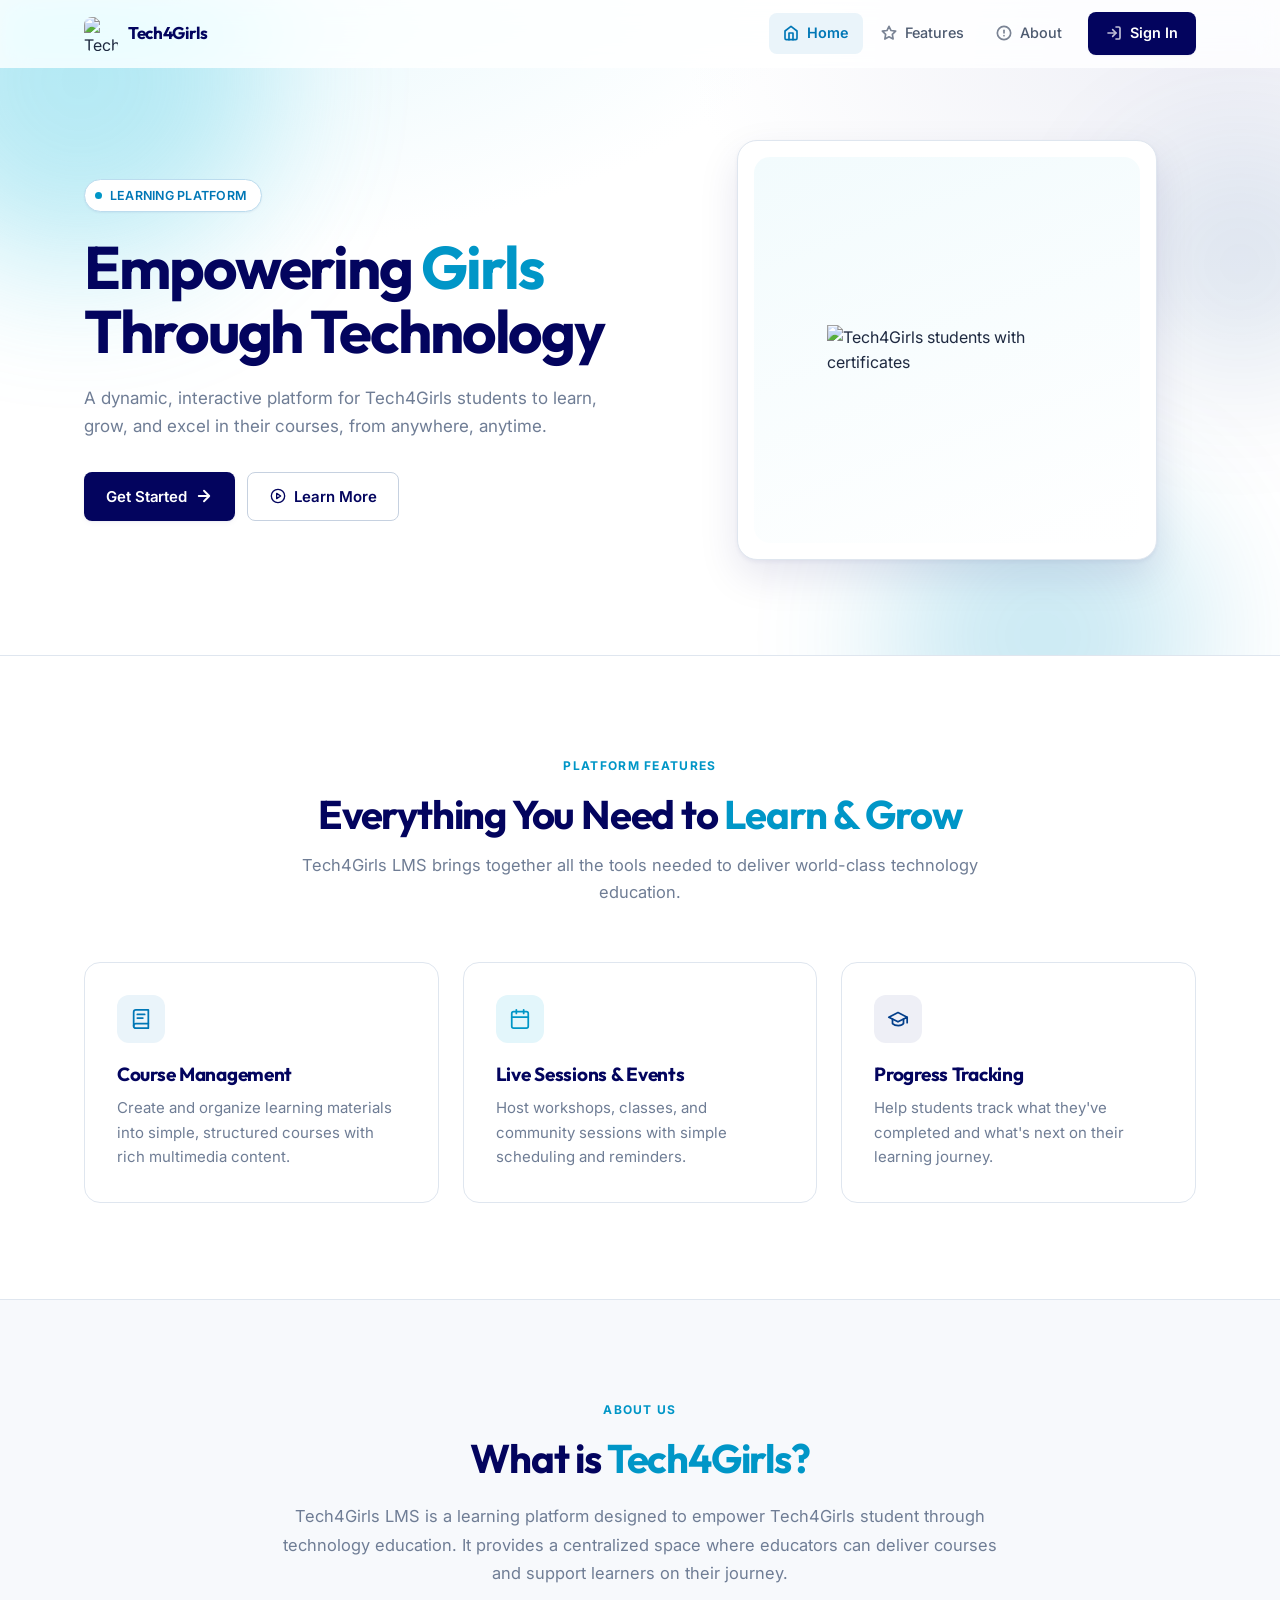
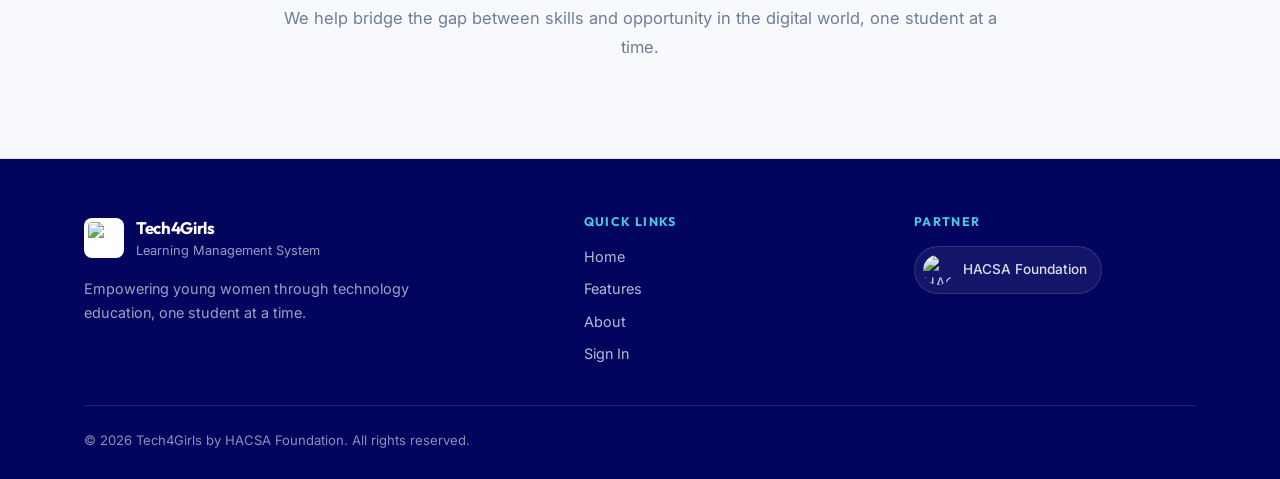
==== commit a9fd14fd: "updates" ====
--- a/frontend/index.html
+++ b/frontend/index.html
@@ -1,45 +1,68 @@
 <!doctype html>
 <html lang="en">
-  <head>
-    <meta charset="UTF-8" />
-    <meta name="viewport" content="width=device-width, initial-scale=1.0" />
-    <title>Tech4Girls LMS: Empowering Girls Through Technology</title>
-    <meta
+ <head>
+ <meta charset="UTF-8" />
+ <meta name="viewport" content="width=device-width, initial-scale=1.0" />
+ <title>Tech4Girls LMS: Empowering Girls Through Technology</title>
+ <meta
       name="description"
       content="Tech4Girls LMS provides a dynamic, interactive learning platform for young women to learn, grow, and excel in technology education."
     />
 
-    <link rel="icon" type="image/png" href="img/Tech4Girls logo.png" />
-    <link rel="apple-touch-icon" href="img/Tech4Girls logo.png" />
-
-    <link rel="preconnect" href="https://fonts.googleapis.com" />
-    <link rel="preconnect" href="https://fonts.gstatic.com" crossorigin />
-
-    <link rel="stylesheet" href="css/style.css" />
-  </head>
-
-  <body>
-    <nav class="navbar" id="navbar">
-      <div class="navbar-inner">
-        <!-- Logo -->
-        <a href="index.html" class="navbar-logo" id="logo-link">
-          <img src="img/Tech4Girls logo.png" alt="Tech4Girls Logo" />
-          <span class="logo-text">Tech4Girls</span>
-        </a>
-
-        <!-- Desktop nav links (also becomes the sidebar on mobile) -->
-        <ul class="navbar-links" id="navbar-links">
-          <!-- Sidebar Header -->
-          <li class="sidebar-brand">
-            <img src="img/Tech4Girls logo.png" alt="Tech4Girls Logo" />
-            <span>Tech4Girls</span>
-          </li>
-
-          <!-- Nav Links -->
-          <li class="sidebar-section-label">Menu</li>
-          <li>
-            <a href="index.html" class="active-link" id="nav-home">
-              <svg
+ <link rel="icon" type="image/png" href="img/Tech4Girls logo.png" />
+ <link rel="apple-touch-icon" href="img/Tech4Girls logo.png" />
+
+ <link rel="preconnect" href="https://fonts.googleapis.com" />
+ <link rel="preconnect" href="https://fonts.gstatic.com" crossorigin />
+
+ <link href="https://fonts.googleapis.com/css2?family=Inter:wght@400;500;600;700;800&family=Outfit:wght@400;500;600;700;800&display=swap" rel="stylesheet" />
+ <link rel="stylesheet" href="css/style.css" />
+ <!-- T4G-AUTH-GUARD: runs before first paint. Do not move below the stylesheets. -->
+ <script>
+      document.documentElement.className += ' auth-pending';
+      window.__T4G_ROLE__ = 'student';
+      // Safety net: never leave the page permanently hidden.
+      setTimeout(function () {
+        document.documentElement.classList.remove('auth-pending');
+      }, 4000);
+ </script>
+ <noscript>
+ <style>
+        html.auth-pending body { visibility: visible!important; }
+ </style>
+ </noscript>
+ <script src="js/session.js"></script>
+ <script>
+      if (window.Session) {
+        Session.reveal();
+      } else {
+        document.documentElement.classList.remove('auth-pending');
+      }
+ </script>
+</head>
+
+ <body>
+ <nav class="navbar" id="navbar">
+ <div class="navbar-inner">
+ <!-- Logo -->
+ <a href="index.html" class="navbar-logo" id="logo-link">
+ <img src="img/Tech4Girls logo.png" alt="Tech4Girls Logo" />
+ <span class="logo-text">Tech4Girls</span>
+ </a>
+
+ <!-- Desktop nav links (also becomes the sidebar on mobile) -->
+ <ul class="navbar-links" id="navbar-links">
+ <!-- Sidebar Header -->
+ <li class="sidebar-brand">
+ <img src="img/Tech4Girls logo.png" alt="Tech4Girls Logo" />
+ <span>Tech4Girls</span>
+ </li>
+
+ <!-- Nav Links -->
+ <li class="sidebar-section-label">Menu</li>
+ <li>
+ <a href="index.html" class="active-link" id="nav-home">
+ <svg
                 width="16"
                 height="16"
                 viewBox="0 0 24 24"
@@ -49,15 +72,15 @@
                 stroke-linecap="round"
                 stroke-linejoin="round"
               >
-                <path d="M3 9l9-7 9 7v11a2 2 0 0 1-2 2H5a2 2 0 0 1-2-2z" />
-                <polyline points="9 22 9 12 15 12 15 22" />
-              </svg>
+ <path d="M3 9l9-7 9 7v11a2 2 0 0 1-2 2H5a2 2 0 0 1-2-2z" />
+ <polyline points="9 22 9 12 15 12 15 22" />
+ </svg>
               Home
-            </a>
-          </li>
-          <li>
-            <a href="#features" id="nav-features">
-              <svg
+ </a>
+ </li>
+ <li>
+ <a href="#features" id="nav-features">
+ <svg
                 width="16"
                 height="16"
                 viewBox="0 0 24 24"
@@ -67,16 +90,16 @@
                 stroke-linecap="round"
                 stroke-linejoin="round"
               >
-                <polygon
+ <polygon
                   points="12 2 15.09 8.26 22 9.27 17 14.14 18.18 21.02 12 17.77 5.82 21.02 7 14.14 2 9.27 8.91 8.26 12 2"
                 />
-              </svg>
+ </svg>
               Features
-            </a>
-          </li>
-          <li>
-            <a href="#about" id="nav-about">
-              <svg
+ </a>
+ </li>
+ <li>
+ <a href="#about" id="nav-about">
+ <svg
                 width="16"
                 height="16"
                 viewBox="0 0 24 24"
@@ -86,21 +109,21 @@
                 stroke-linecap="round"
                 stroke-linejoin="round"
               >
-                <circle cx="12" cy="12" r="10" />
-                <line x1="12" y1="8" x2="12" y2="12" />
-                <line x1="12" y1="16" x2="12.01" y2="16" />
-              </svg>
+ <circle cx="12" cy="12" r="10" />
+ <line x1="12" y1="8" x2="12" y2="12" />
+ <line x1="12" y1="16" x2="12.01" y2="16" />
+ </svg>
               About
-            </a>
-          </li>
-
-          <!-- Divider -->
-          <li class="sidebar-divider"></li>
-
-          <!-- Sign In button -->
-          <li>
-            <a href="login.html" class="navbar-signin-btn" id="nav-signin">
-              <svg
+ </a>
+ </li>
+
+ <!-- Divider -->
+ <li class="sidebar-divider"></li>
+
+ <!-- Sign In button -->
+ <li>
+ <a href="login.html" class="navbar-signin-btn" id="nav-signin">
+ <svg
                 width="16"
                 height="16"
                 viewBox="0 0 24 24"
@@ -110,60 +133,60 @@
                 stroke-linecap="round"
                 stroke-linejoin="round"
               >
-                <path d="M15 3h4a2 2 0 0 1 2 2v14a2 2 0 0 1-2 2h-4" />
-                <polyline points="10 17 15 12 10 7" />
-                <line x1="15" y1="12" x2="3" y2="12" />
-              </svg>
+ <path d="M15 3h4a2 2 0 0 1 2 2v14a2 2 0 0 1-2 2h-4" />
+ <polyline points="10 17 15 12 10 7" />
+ <line x1="15" y1="12" x2="3" y2="12" />
+ </svg>
               Sign In
-            </a>
-          </li>
-
-          <!-- Footer note -->
-          <li class="sidebar-footer">
-            <p>Don't have an account yet?</p>
-            <a href="#" id="contact-admin-link">Contact your administrator</a>
-          </li>
-        </ul>
-
-        <button
+ </a>
+ </li>
+
+ <!-- Footer note -->
+ <li class="sidebar-footer">
+ <p>Don't have an account yet?</p>
+ <a href="#" id="contact-admin-link">Contact your administrator</a>
+ </li>
+ </ul>
+
+ <button
           class="nav-toggle"
           id="nav-toggle"
           aria-label="Toggle navigation"
         >
-          <span class="hamburger-line"></span>
-          <span class="hamburger-line"></span>
-          <span class="hamburger-line"></span>
-        </button>
-      </div>
-
-      <!-- Dark overlay behind sidebar -->
-      <div class="nav-overlay" id="nav-overlay"></div>
-    </nav>
-
-    <section class="hero" id="hero">
-      <div class="hero-bg-shapes">
-        <div class="hero-shape shape-1"></div>
-        <div class="hero-shape shape-2"></div>
-        <div class="hero-shape shape-3"></div>
-      </div>
-      <div class="hero-inner">
-        <div class="hero-text animate-on-scroll">
-          <div class="hero-label">
-            <span class="pulse-dot"></span>
+ <span class="hamburger-line"></span>
+ <span class="hamburger-line"></span>
+ <span class="hamburger-line"></span>
+ </button>
+ </div>
+
+ <!-- Dark overlay behind sidebar -->
+ <div class="nav-overlay" id="nav-overlay"></div>
+ </nav>
+
+ <section class="hero" id="hero">
+ <div class="hero-bg-shapes">
+ <div class="hero-shape shape-1"></div>
+ <div class="hero-shape shape-2"></div>
+ <div class="hero-shape shape-3"></div>
+ </div>
+ <div class="hero-inner">
+ <div class="hero-text animate-on-scroll">
+ <div class="hero-label">
+ <span class="pulse-dot"></span>
             Learning Platform
-          </div>
-          <h1 class="hero-title">
+ </div>
+ <h1 class="hero-title">
             Empowering <span class="highlight">Girls</span><br />
             Through Technology
-          </h1>
-          <p class="hero-subtitle">
+ </h1>
+ <p class="hero-subtitle">
             A dynamic, interactive platform for Tech4Girls students to learn,
             grow, and excel in their courses, from anywhere, anytime.
-          </p>
-          <div class="hero-actions">
-            <a href="login.html" class="btn-primary" id="hero-get-started">
+ </p>
+ <div class="hero-actions">
+ <a href="login.html" class="btn-primary" id="hero-get-started">
               Get Started
-              <svg
+ <svg
                 width="18"
                 height="18"
                 viewBox="0 0 24 24"
@@ -173,11 +196,11 @@
                 stroke-linecap="round"
                 stroke-linejoin="round"
               >
-                <path d="M5 12h14M12 5l7 7-7 7" />
-              </svg>
-            </a>
-            <a href="#about" class="btn-outline-light" id="hero-learn-more">
-              <svg
+ <path d="M5 12h14M12 5l7 7-7 7" />
+ </svg>
+ </a>
+ <a href="#about" class="btn-outline-light" id="hero-learn-more">
+ <svg
                 width="16"
                 height="16"
                 viewBox="0 0 24 24"
@@ -187,180 +210,180 @@
                 stroke-linecap="round"
                 stroke-linejoin="round"
               >
-                <circle cx="12" cy="12" r="10" />
-                <polygon points="10 8 16 12 10 16 10 8" />
-              </svg>
+ <circle cx="12" cy="12" r="10" />
+ <polygon points="10 8 16 12 10 16 10 8" />
+ </svg>
               Learn More
-            </a>
-          </div>
-        </div>
-
-        <div class="hero-image-col animate-on-scroll anim-delay-2">
-          <div class="hero-image-wrapper">
-            <img
+ </a>
+ </div>
+ </div>
+
+ <div class="hero-image-col animate-on-scroll anim-delay-2">
+ <div class="hero-image-wrapper">
+ <img
               class="hero-image"
               src="img/Tech4Girls logo.png"
               alt="Tech4Girls students with certificates"
             />
-            <div class="hero-image-overlay"></div>
-          </div>
-        </div>
-      </div>
-    </section>
-
-    <section class="features-section" id="features">
-      <div class="container">
-        <div class="section-header animate-on-scroll">
-          <span class="section-label">Platform Features</span>
-          <h2 class="section-title">
+ <div class="hero-image-overlay"></div>
+ </div>
+ </div>
+ </div>
+ </section>
+
+ <section class="features-section" id="features">
+ <div class="container">
+ <div class="section-header animate-on-scroll">
+ <span class="section-label">Platform Features</span>
+ <h2 class="section-title">
             Everything You Need to <span class="text-accent">Learn & Grow</span>
-          </h2>
-          <p class="section-desc">
+ </h2>
+ <p class="section-desc">
             Tech4Girls LMS brings together all the tools needed to deliver
             world-class technology education.
-          </p>
-        </div>
-        <div class="features-grid">
-          <div class="feature-card animate-on-scroll" id="feature-courses">
-            <div class="feature-icon-wrap">
-              <div class="feature-icon icon-courses">
-                <svg
+ </p>
+ </div>
+ <div class="features-grid">
+ <div class="feature-card animate-on-scroll" id="feature-courses">
+ <div class="feature-icon-wrap">
+ <div class="feature-icon icon-courses">
+ <svg
                   viewBox="0 0 24 24"
                   stroke-linecap="round"
                   stroke-linejoin="round"
                 >
-                  <path d="M4 19.5A2.5 2.5 0 0 1 6.5 17H20"></path>
-                  <path
+ <path d="M4 19.5A2.5 2.5 0 0 1 6.5 17H20"></path>
+ <path
                     d="M6.5 2H20v20H6.5A2.5 2.5 0 0 1 4 19.5v-15A2.5 2.5 0 0 1 6.5 2z"
                   ></path>
-                  <line x1="8" y1="7" x2="16" y2="7"></line>
-                  <line x1="8" y1="11" x2="14" y2="11"></line>
-                </svg>
-              </div>
-            </div>
-            <h3>Course Management</h3>
-            <p>
+ <line x1="8" y1="7" x2="16" y2="7"></line>
+ <line x1="8" y1="11" x2="14" y2="11"></line>
+ </svg>
+ </div>
+ </div>
+ <h3>Course Management</h3>
+ <p>
               Create and organize learning materials into simple, structured
               courses with rich multimedia content.
-            </p>
-          </div>
-          <div
+ </p>
+ </div>
+ <div
             class="feature-card animate-on-scroll anim-delay-1"
             id="feature-sessions"
           >
-            <div class="feature-icon-wrap">
-              <div class="feature-icon icon-sessions">
-                <svg
+ <div class="feature-icon-wrap">
+ <div class="feature-icon icon-sessions">
+ <svg
                   viewBox="0 0 24 24"
                   stroke-linecap="round"
                   stroke-linejoin="round"
                 >
-                  <rect x="3" y="4" width="18" height="18" rx="2" ry="2"></rect>
-                  <line x1="16" y1="2" x2="16" y2="6"></line>
-                  <line x1="8" y1="2" x2="8" y2="6"></line>
-                  <line x1="3" y1="10" x2="21" y2="10"></line>
-                </svg>
-              </div>
-            </div>
-            <h3>Live Sessions & Events</h3>
-            <p>
+ <rect x="3" y="4" width="18" height="18" rx="2" ry="2"></rect>
+ <line x1="16" y1="2" x2="16" y2="6"></line>
+ <line x1="8" y1="2" x2="8" y2="6"></line>
+ <line x1="3" y1="10" x2="21" y2="10"></line>
+ </svg>
+ </div>
+ </div>
+ <h3>Live Sessions & Events</h3>
+ <p>
               Host workshops, classes, and community sessions with simple
               scheduling and reminders.
-            </p>
-          </div>
-          <div
+ </p>
+ </div>
+ <div
             class="feature-card animate-on-scroll anim-delay-2"
             id="feature-tracking"
           >
-            <div class="feature-icon-wrap">
-              <div class="feature-icon icon-tracking">
-                <svg
+ <div class="feature-icon-wrap">
+ <div class="feature-icon icon-tracking">
+ <svg
                   viewBox="0 0 24 24"
                   stroke-linecap="round"
                   stroke-linejoin="round"
                 >
-                  <path d="M22 10v6M2 10l10-5 10 5-10 5z"></path>
-                  <path d="M6 12v5c3 3 10 3 12 0v-5"></path>
-                </svg>
-              </div>
-            </div>
-            <h3>Progress Tracking</h3>
-            <p>
+ <path d="M22 10v6M2 10l10-5 10 5-10 5z"></path>
+ <path d="M6 12v5c3 3 10 3 12 0v-5"></path>
+ </svg>
+ </div>
+ </div>
+ <h3>Progress Tracking</h3>
+ <p>
               Help students track what they've completed and what's next on
               their learning journey.
-            </p>
-          </div>
-        </div>
-      </div>
-    </section>
-
-    <section class="about-section" id="about">
-      <div class="container">
-        <div class="about-text-col animate-on-scroll anim-delay-2">
-          <span class="section-label">About Us</span>
-          <h2>What is <span class="text-accent">Tech4Girls?</span></h2>
-          <p>
+ </p>
+ </div>
+ </div>
+ </div>
+ </section>
+
+ <section class="about-section" id="about">
+ <div class="container">
+ <div class="about-text-col animate-on-scroll anim-delay-2">
+ <span class="section-label">About Us</span>
+ <h2>What is <span class="text-accent">Tech4Girls?</span></h2>
+ <p>
             Tech4Girls LMS is a learning platform designed to empower Tech4Girls
             student through technology education. It provides a centralized
             space where educators can deliver courses and support learners on
             their journey.
-          </p>
-          <p>
+ </p>
+ <p>
             We help bridge the gap between skills and opportunity in the digital
             world, one student at a time.
-          </p>
-        </div>
-      </div>
-    </section>
-
-    <footer class="footer" id="footer">
-      <div class="footer-inner">
-        <div class="footer-top">
-          <div class="footer-brand-col">
-            <div class="footer-brand">
-              <img src="img/Tech4Girls logo.png" alt="Tech4Girls Logo" />
-              <div class="footer-brand-info">
-                <span class="footer-brand-name">Tech4Girls</span>
-                <span class="footer-brand-desc"
+ </p>
+ </div>
+ </div>
+ </section>
+
+ <footer class="footer" id="footer">
+ <div class="footer-inner">
+ <div class="footer-top">
+ <div class="footer-brand-col">
+ <div class="footer-brand">
+ <img src="img/Tech4Girls logo.png" alt="Tech4Girls Logo" />
+ <div class="footer-brand-info">
+ <span class="footer-brand-name">Tech4Girls</span>
+ <span class="footer-brand-desc"
                   >Learning Management System</span
                 >
-              </div>
-            </div>
-            <p class="footer-tagline">
+ </div>
+ </div>
+ <p class="footer-tagline">
               Empowering young women through technology education, one student
               at a time.
-            </p>
-          </div>
-          <div class="footer-nav-col">
-            <h4 class="footer-nav-title">Quick Links</h4>
-            <div class="footer-links">
-              <a href="index.html" id="footer-home">Home</a>
-              <a href="#features" id="footer-features">Features</a>
-              <a href="#about" id="footer-about">About</a>
-              <a href="login.html" id="footer-signin">Sign In</a>
-            </div>
-          </div>
-          <div class="footer-partner-col">
-            <h4 class="footer-nav-title">Partner</h4>
-            <div class="footer-partner">
-              <img src="img/hacsa logo.jpg" alt="HACSA Logo" />
-              <span>HACSA Foundation</span>
-            </div>
-          </div>
-        </div>
-        <div class="footer-bottom">
-          <p class="footer-copy">
+ </p>
+ </div>
+ <div class="footer-nav-col">
+ <h4 class="footer-nav-title">Quick Links</h4>
+ <div class="footer-links">
+ <a href="index.html" id="footer-home">Home</a>
+ <a href="#features" id="footer-features">Features</a>
+ <a href="#about" id="footer-about">About</a>
+ <a href="login.html" id="footer-signin">Sign In</a>
+ </div>
+ </div>
+ <div class="footer-partner-col">
+ <h4 class="footer-nav-title">Partner</h4>
+ <div class="footer-partner">
+ <img src="img/hacsa logo.jpg" alt="HACSA Logo" />
+ <span>HACSA Foundation</span>
+ </div>
+ </div>
+ </div>
+ <div class="footer-bottom">
+ <p class="footer-copy">
             &copy; 2026 Tech4Girls by HACSA Foundation. All rights reserved.
-          </p>
-        </div>
-      </div>
-    </footer>
-
-    <!-- Contact Admin Modal -->
-    <div class="modal-overlay" id="modal-overlay">
-      <div class="modal">
-        <button class="modal-close" id="modal-close" aria-label="Close modal">
-          <svg
+ </p>
+ </div>
+ </div>
+ </footer>
+
+ <!-- Contact Admin Modal -->
+ <div class="modal-overlay" id="modal-overlay">
+ <div class="modal">
+ <button class="modal-close" id="modal-close" aria-label="Close modal">
+ <svg
             width="18"
             height="18"
             viewBox="0 0 24 24"
@@ -370,14 +393,14 @@
             stroke-linecap="round"
             stroke-linejoin="round"
           >
-            <line x1="18" y1="6" x2="6" y2="18" />
-            <line x1="6" y1="6" x2="18" y2="18" />
-          </svg>
-        </button>
-
-        <div class="modal-header">
-          <div class="modal-icon">
-            <svg
+ <line x1="18" y1="6" x2="6" y2="18" />
+ <line x1="6" y1="6" x2="18" y2="18" />
+ </svg>
+ </button>
+
+ <div class="modal-header">
+ <div class="modal-icon">
+ <svg
               width="24"
               height="24"
               viewBox="0 0 24 24"
@@ -387,73 +410,72 @@
               stroke-linecap="round"
               stroke-linejoin="round"
             >
-              <path d="M20 21v-2a4 4 0 0 0-4-4H8a4 4 0 0 0-4 4v2" />
-              <circle cx="12" cy="7" r="4" />
-            </svg>
-          </div>
-          <h2>Request an Account</h2>
-          <p>
+ <path d="M20 21v-2a4 4 0 0 0-4-4H8a4 4 0 0 0-4 4v2" />
+ <circle cx="12" cy="7" r="4" />
+ </svg>
+ </div>
+ <h2>Request an Account</h2>
+ <p>
             Fill in your details and the administrator will create an account
             for you.
-          </p>
-        </div>
-
-        <form class="modal-form" id="request-form">
-          <div class="form-group">
-            <label for="req-name">Full Name</label>
-            <input
+ </p>
+ </div>
+
+ <form class="modal-form" id="request-form">
+ <div class="form-group">
+ <label for="req-name">Full Name</label>
+ <input
               type="text"
               id="req-name"
               placeholder="e.g. Hajira Baffoe"
               required
             />
-          </div>
-
-          <div class="form-group">
-            <label for="req-track">Track</label>
-            <select id="req-track" required>
-              <option value="" disabled selected>Select your track</option>
-              <option value="Frontend">Frontend</option>
-              <option value="Backend">Backend</option>
-            </select>
-          </div>
-
-          <div class="form-group">
-            <label for="req-email">Email Address</label>
-            <input
+ </div>
+
+ <div class="form-group">
+ <label for="req-track">Track</label>
+ <select id="req-track" required>
+ <option value="" disabled selected>Select your track</option>
+ <option value="Frontend">Frontend</option>
+ <option value="Backend">Backend</option>
+ </select>
+ </div>
+
+ <div class="form-group">
+ <label for="req-email">Email Address</label>
+ <input
               type="email"
               id="req-email"
               placeholder="e.g. hajira@email.com"
               required
             />
-          </div>
-
-          <button type="submit" class="modal-submit" id="modal-submit">
+ </div>
+
+ <button type="submit" class="modal-submit" id="modal-submit">
             Send Request
-          </button>
-
-          <p class="modal-status" id="modal-status"></p>
-        </form>
-      </div>
-    </div>
-
-    <script>
-
-      const token = localStorage.getItem("student_token");
-const studentUser = JSON.parse(localStorage.getItem("student_user"));
-
-function logout() {
-  localStorage.removeItem("student_token");
-  localStorage.removeItem("student_user");
-  window.location.href = "login.html";
-}
-   
+ </button>
+
+ <p class="modal-status" id="modal-status"></p>
+ </form>
+ </div>
+ </div>
+
+ <script>
+
+      // Session state comes from js/session.js.
+      const token = Session.getToken();
+      const studentUser = Session.getUser();
+
+      function logout() {
+        Session.logout();
+      }
+
       const navbar = document.getElementById("navbar");
       window.addEventListener("scroll", () => {
         navbar.classList.toggle("scrolled", window.scrollY > 10);
       });
 
-     
+ 
       const navToggle = document.getElementById("nav-toggle");
       const navLinks = document.getElementById("navbar-links");
       const navOverlay = document.getElementById("nav-overlay");
@@ -475,7 +497,7 @@
       }
 
       navToggle.addEventListener("click", () => {
-        navLinks.classList.contains("active") ? closeNav() : openNav();
+        navLinks.classList.contains("active")? closeNav(): openNav();
       });
 
       navOverlay.addEventListener("click", closeNav);
@@ -498,7 +520,7 @@
   });
 });
 
-     
+ 
       const sections = document.querySelectorAll("section[id]");
       const navItems = document.querySelectorAll(
         ".navbar-links li a:not(.navbar-signin-btn)",
@@ -536,11 +558,9 @@
         { threshold: 0.12, rootMargin: "0px 0px -60px 0px" },
       );
 
-      document
-        .querySelectorAll(".animate-on-scroll")
-        .forEach((el) => observer.observe(el));
-
-    
+      document.querySelectorAll(".animate-on-scroll").forEach((el) => observer.observe(el));
+
+ 
 
       const modalOverlay = document.getElementById("modal-overlay");
       const modalClose = document.getElementById("modal-close");
@@ -558,9 +578,7 @@
         modalOverlay.classList.remove("open");
         document.body.style.overflow = "";
       }
-      document
-        .getElementById("contact-admin-link")
-        .addEventListener("click", (e) => {
+      document.getElementById("contact-admin-link").addEventListener("click", (e) => {
           e.preventDefault();
           openModal();
         });
@@ -595,7 +613,7 @@
 
           if (res.ok) {
             modalStatus.textContent =
-              "✓ Request sent! The admin will be in touch.";
+              " Request sent! The admin will be in touch.";
             modalStatus.classList.add("success");
             requestForm.reset();
             setTimeout(closeModal, 2500);
@@ -603,13 +621,13 @@
             throw new Error();
           }
         } catch {
-          modalStatus.textContent = "✗ Something went wrong. Please try again.";
+          modalStatus.textContent = " Something went wrong. Please try again.";
           modalStatus.classList.add("error");
         } finally {
           modalSubmit.disabled = false;
           modalSubmit.textContent = "Send Request";
         }
       });
-    </script>
-  </body>
-</html>
+ </script>
+ </body>
+</html>
--- a/frontend/css/style.css
+++ b/frontend/css/style.css
@@ -1,3422 +1,1956 @@
-
-
-
-*,
-*::before,
-*::after {
-  margin: 0;
-  padding: 0;
-  box-sizing: border-box;
-}
-
-:root {
-
-  --sky: #48cae4;
-  --cyan: #0096c7;
-  --blue: #0077b6;
-  --navy: #023e8a;
-  --deep: #03045e;
-
-  --white: #ffffff;
-  --gray-50: #f7f9fc;
-  --gray-100: #eef2f7;
-  --gray-200: #dce3ed;
-  --gray-300: #bcc8d9;
-  --gray-400: #8d9bb5;
-  --gray-500: #6b7a94;
-  --gray-600: #4a5568;
-  --gray-700: #2d3748;
-  --gray-800: #1a202c;
-  --gray-900: #0f1419;
-
-
-  --shadow-xs: 0 1px 2px rgba(3, 4, 94, 0.04);
-  --shadow-sm: 0 2px 6px rgba(3, 4, 94, 0.06);
-  --shadow-md: 0 4px 16px rgba(3, 4, 94, 0.08);
-  --shadow-lg: 0 8px 30px rgba(3, 4, 94, 0.10);
-  --shadow-xl: 0 16px 48px rgba(3, 4, 94, 0.12);
-
-  /* Typography */
-  --font: 'Inter', -apple-system, BlinkMacSystemFont, 'Segoe UI', sans-serif;
-  --font-display: 'Outfit', 'Inter', sans-serif;
-
-  /* Radius */
-  --radius-sm: 8px;
-  --radius-md: 12px;
-  --radius-lg: 16px;
-  --radius-xl: 24px;
-  --radius-2xl: 32px;
-  --radius-full: 9999px;
-
-  /* Transitions */
-  --ease: cubic-bezier(0.4, 0, 0.2, 1);
-  --ease-spring: cubic-bezier(0.34, 1.56, 0.64, 1);
-  --duration: 0.25s;
-  --duration-slow: 0.4s;
-}
-
-/* ===== Base ===== */
-html {
-  scroll-behavior: smooth;
-  font-size: 16px;
-  -webkit-font-smoothing: antialiased;
-  -moz-osx-font-smoothing: grayscale;
-}
-
-body {
-  font-family: var(--font);
-  color: var(--gray-700);
-  background: var(--white);
-  line-height: 1.6;
-  overflow-x: hidden;
-}
-
-a {
-  text-decoration: none;
-  color: inherit;
-  transition: color var(--duration) var(--ease);
-}
-
-img {
-  max-width: 100%;
-  height: auto;
-  display: block;
-}
-
-button {
-  font-family: var(--font);
-  cursor: pointer;
-  border: none;
-  outline: none;
-  background: none;
-}
-
-h1,
-h2,
-h3,
-h4,
-h5,
-h6 {
-  font-family: var(--font-display);
-  line-height: 1.15;
-  color: var(--deep);
-}
-
-.container {
-  max-width: 1200px;
-  margin: 0 auto;
-  padding: 0 24px;
-}
-
-.text-accent {
-  color: var(--cyan);
-}
-.navbar-signin-btn {
-  display: inline-flex;
-  align-items: center;
-  gap: 8px;
-}
-
-.navbar-signin-btn svg,
-.sidebar-logout-btn svg {
-  stroke: currentColor;
-  fill: none;
-  flex-shrink: 0;
-}
-
-.dashboard-page {
-  min-height: 100vh;
-  display: flex;
-  flex-direction: column;
-  background: var(--gray-50);
-}
-
-.dashboard-main {
-  flex: 1;
-  padding: 32px 24px 60px;
-  max-width: 1200px;
-  margin: 0 auto;
-  width: 100%;
-}
-
-
-.dashboard-header {
-  margin-bottom: 32px;
-  padding-bottom: 24px;
-  border-bottom: 1px solid var(--gray-200);
-}
-
-.dashboard-header-top {
-  display: flex;
-  align-items: center;
-  justify-content: space-between;
-  flex-wrap: wrap;
-  gap: 16px;
-}
-
-.dashboard-greeting {
-  display: flex;
-  flex-direction: column;
-  gap: 4px;
-}
-
-.dashboard-greeting h1 {
-  font-family: var(--font-display);
-  font-size: 1.75rem;
-  font-weight: 800;
-  color: var(--deep);
-  letter-spacing: -0.02em;
-}
-
-.dashboard-greeting p {
-  font-size: 0.9rem;
-  color: var(--gray-500);
-}
-
-.dashboard-role-badge {
-  display: inline-flex;
-  align-items: center;
-  gap: 8px;
-  padding: 8px 18px;
-  background: rgba(0, 150, 199, 0.08);
-  border: 1px solid rgba(0, 150, 199, 0.12);
-  border-radius: var(--radius-full);
-  font-size: 0.78rem;
-  font-weight: 600;
-  color: var(--cyan);
-  text-transform: uppercase;
-  letter-spacing: 0.06em;
-}
-
-.dashboard-role-badge svg {
-  width: 16px;
-  height: 16px;
-  stroke: var(--cyan);
-  fill: none;
-  stroke-width: 2;
-}
-
-/* ===== Stat Cards ===== */
-.stat-cards {
-  display: grid;
-  grid-template-columns: repeat(auto-fit, minmax(220px, 1fr));
-  gap: 20px;
-  margin-bottom: 36px;
-}
-
-.stat-card {
-  background: var(--white);
-  border: 1px solid var(--gray-200);
-  border-radius: var(--radius-lg);
-  padding: 24px;
-  transition: all var(--duration) var(--ease);
-  position: relative;
-  overflow: hidden;
-}
-
-.stat-card::before {
-  content: '';
-  position: absolute;
-  top: 0;
-  left: 0;
-  right: 0;
-  height: 3px;
-  border-radius: var(--radius-lg) var(--radius-lg) 0 0;
-  transition: transform 0.4s var(--ease);
-}
-
-.stat-card:hover {
-  transform: translateY(-4px);
-  box-shadow: var(--shadow-lg);
-  border-color: transparent;
-}
-
-.stat-card .stat-card-icon {
-  width: 44px;
-  height: 44px;
-  border-radius: var(--radius-md);
-  display: flex;
-  align-items: center;
-  justify-content: center;
-  margin-bottom: 16px;
-}
-
-.stat-card .stat-card-icon svg {
-  width: 22px;
-  height: 22px;
-  stroke-width: 2;
-  fill: none;
-}
-
-.stat-card.card-blue .stat-card-icon {
-  background: rgba(0, 119, 182, 0.1);
-}
-.stat-card.card-blue .stat-card-icon svg {
-  stroke: var(--blue);
-}
-.stat-card.card-blue::before {
-  background: var(--blue);
-}
-
-.stat-card.card-cyan .stat-card-icon {
-  background: rgba(0, 150, 199, 0.1);
-}
-.stat-card.card-cyan .stat-card-icon svg {
-  stroke: var(--cyan);
-}
-.stat-card.card-cyan::before {
-  background: var(--cyan);
-}
-
-.stat-card.card-navy .stat-card-icon {
-  background: rgba(2, 62, 138, 0.1);
-}
-.stat-card.card-navy .stat-card-icon svg {
-  stroke: var(--navy);
-}
-.stat-card.card-navy::before {
-  background: var(--navy);
-}
-
-.stat-card.card-deep .stat-card-icon {
-  background: rgba(3, 4, 94, 0.08);
-}
-.stat-card.card-deep .stat-card-icon svg {
-  stroke: var(--deep);
-}
-.stat-card.card-deep::before {
-  background: var(--deep);
-}
-
-.stat-card.card-sky .stat-card-icon {
-  background: rgba(72, 202, 228, 0.12);
-}
-.stat-card.card-sky .stat-card-icon svg {
-  stroke: var(--sky);
-}
-.stat-card.card-sky::before {
-  background: var(--sky);
-}
-
-.stat-card-value {
-  font-family: var(--font-display);
-  font-size: 1.75rem;
-  font-weight: 800;
-  color: var(--deep);
-  line-height: 1;
-  margin-bottom: 4px;
-}
-
-.stat-card-label {
-  font-size: 0.82rem;
-  color: var(--gray-500);
-  font-weight: 500;
-}
-
-/* ===== Dashboard Sections ===== */
-.dashboard-section {
-  background: var(--white);
-  border: 1px solid var(--gray-200);
-  border-radius: var(--radius-lg);
-  margin-bottom: 28px;
-  overflow: hidden;
-}
-
-.dashboard-section-header {
-  display: flex;
-  align-items: center;
-  justify-content: space-between;
-  padding: 20px 24px;
-  border-bottom: 1px solid var(--gray-100);
-  flex-wrap: wrap;
-  gap: 12px;
-}
-
-.dashboard-section-title {
-  display: flex;
-  align-items: center;
-  gap: 10px;
-}
-
-.dashboard-section-title svg {
-  width: 20px;
-  height: 20px;
-  stroke: var(--blue);
-  fill: none;
-  stroke-width: 2;
-}
-
-.dashboard-section-title h2 {
-  font-family: var(--font-display);
-  font-size: 1.1rem;
-  font-weight: 700;
-  color: var(--deep);
-}
-
-.dashboard-section-body {
-  padding: 24px;
-}
-
-
-.btn-action {
-  display: inline-flex;
-  align-items: center;
-  gap: 8px;
-  padding: 10px 20px;
-  font-size: 0.85rem;
-  font-weight: 600;
-  font-family: var(--font);
-  border-radius: var(--radius-md);
-  border: none;
-  cursor: pointer;
-  transition: all var(--duration) var(--ease);
-  letter-spacing: 0.01em;
-}
-
-.btn-action svg {
-  width: 16px;
-  height: 16px;
-  stroke-width: 2;
-  fill: none;
-}
-
-.btn-action-primary {
-  background: var(--blue);
-  color: var(--white);
-  box-shadow: 0 2px 8px rgba(0, 119, 182, 0.2);
-}
-
-.btn-action-primary:hover {
-  background: var(--navy);
-  transform: translateY(-1px);
-  box-shadow: 0 4px 16px rgba(2, 62, 138, 0.3);
-}
-
-.btn-action-secondary {
-  background: var(--gray-50);
-  color: var(--gray-700);
-  border: 1px solid var(--gray-200);
-}
-
-.btn-action-secondary:hover {
-  background: var(--gray-100);
-  border-color: var(--gray-300);
-}
-
-.btn-action-danger {
-  background: #fef2f2;
-  color: #dc2626;
-  border: 1px solid #fecaca;
-}
-
-.btn-action-danger:hover {
-  background: #fee2e2;
-  border-color: #fca5a5;
-}
-
-.btn-action-sm {
-  padding: 6px 14px;
-  font-size: 0.78rem;
-  border-radius: var(--radius-sm);
-}
-
-
-.dashboard-table-wrapper {
-  overflow-x: auto;
-  -webkit-overflow-scrolling: touch;
-}
-
-.dashboard-table {
-  width: 100%;
-  border-collapse: collapse;
-  font-size: 0.88rem;
-}
-
-.dashboard-table thead {
-  background: var(--gray-50);
-  border-bottom: 1px solid var(--gray-200);
-}
-
-.dashboard-table th {
-  text-align: left;
-  padding: 12px 16px;
-  font-size: 0.75rem;
-  font-weight: 700;
-  color: var(--gray-500);
-  text-transform: uppercase;
-  letter-spacing: 0.06em;
-  white-space: nowrap;
-}
-
-.dashboard-table td {
-  padding: 14px 16px;
-  color: var(--gray-700);
-  border-bottom: 1px solid var(--gray-100);
-  vertical-align: middle;
-}
-
-.dashboard-table tbody tr {
-  transition: background var(--duration) var(--ease);
-}
-
-.dashboard-table tbody tr:hover {
-  background: var(--gray-50);
-}
-
-.dashboard-table tbody tr:last-child td {
-  border-bottom: none;
-}
-
-
-.table-user {
-  display: flex;
-  align-items: center;
-  gap: 12px;
-}
-
-.table-avatar {
-  width: 36px;
-  height: 36px;
-  border-radius: 50%;
-  background: var(--navy);
-  color: var(--white);
-  display: flex;
-  align-items: center;
-  justify-content: center;
-  font-family: var(--font-display);
-  font-size: 0.78rem;
-  font-weight: 700;
-  flex-shrink: 0;
-}
-
-.table-user-info {
-  display: flex;
-  flex-direction: column;
-}
-
-.table-user-name {
-  font-weight: 600;
-  color: var(--gray-800);
-  font-size: 0.88rem;
-}
-
-.table-user-email {
-  font-size: 0.78rem;
-  color: var(--gray-400);
-}
-
-
-.track-badge {
-  display: inline-flex;
-  align-items: center;
-  gap: 6px;
-  padding: 4px 12px;
-  border-radius: var(--radius-full);
-  font-size: 0.75rem;
-  font-weight: 600;
-  letter-spacing: 0.02em;
-}
-
-.track-badge.track-frontend {
-  background: rgba(72, 202, 228, 0.12);
-  color: #0891b2;
-}
-
-.track-badge.track-backend {
-  background: rgba(2, 62, 138, 0.1);
-  color: var(--navy);
-}
-
-
-.status-dot {
-  width: 8px;
-  height: 8px;
-  border-radius: 50%;
-  display: inline-block;
-}
-
-.status-dot.active {
-  background: #22c55e;
-}
-
-.status-dot.inactive {
-  background: var(--gray-300);
-}
-
-
-.table-actions {
-  display: flex;
-  align-items: center;
-  gap: 6px;
-}
-
-.table-action-btn {
-  width: 32px;
-  height: 32px;
-  border-radius: var(--radius-sm);
-  display: flex;
-  align-items: center;
-  justify-content: center;
-  transition: all var(--duration) var(--ease);
-  background: none;
-  border: none;
-  cursor: pointer;
-  color: var(--gray-400);
-}
-
-.table-action-btn svg {
-  width: 16px;
-  height: 16px;
-  stroke: currentColor;
-  fill: none;
-  stroke-width: 2;
-}
-
-.table-action-btn:hover {
-  background: var(--gray-100);
-  color: var(--gray-700);
-}
-
-.table-action-btn.btn-edit:hover {
-  background: rgba(0, 119, 182, 0.08);
-  color: var(--blue);
-}
-
-.table-action-btn.btn-delete:hover {
-  background: #fef2f2;
-  color: #dc2626;
-}
-
-
-.dashboard-form {
-  display: grid;
-  grid-template-columns: 1fr 1fr;
-  gap: 20px;
-}
-
-.dashboard-form .form-group {
-  margin-bottom: 0;
-}
-
-.dashboard-form .form-group.full-width {
-  grid-column: 1 / -1;
-}
-
-.form-select {
-  width: 100%;
-  padding: 13px 16px;
-  font-size: 0.9rem;
-  font-family: var(--font);
-  color: var(--gray-800);
-  background: var(--gray-50);
-  border: 1.5px solid var(--gray-200);
-  border-radius: var(--radius-md);
-  outline: none;
-  transition: all var(--duration) var(--ease);
-  appearance: none;
-  background-image: url("data:image/svg+xml,%3Csvg width='12' height='12' viewBox='0 0 24 24' fill='none' stroke='%236b7a94' stroke-width='2.5' stroke-linecap='round' stroke-linejoin='round' xmlns='http://www.w3.org/2000/svg'%3E%3Cpolyline points='6 9 12 15 18 9'/%3E%3C/svg%3E");
-  background-repeat: no-repeat;
-  background-position: right 16px center;
-  cursor: pointer;
-}
-
-.form-select:focus {
-  border-color: var(--blue);
-  background-color: var(--white);
-  box-shadow: 0 0 0 3px rgba(0, 119, 182, 0.1);
-}
-
-.form-actions {
-  grid-column: 1 / -1;
-  display: flex;
-  align-items: center;
-  gap: 12px;
-  padding-top: 8px;
-}
-
-
-.file-upload-zone {
-  border: 2px dashed var(--gray-200);
-  border-radius: var(--radius-lg);
-  padding: 40px 24px;
-  text-align: center;
-  transition: all var(--duration) var(--ease);
-  cursor: pointer;
-  position: relative;
-}
-
-.file-upload-zone:hover,
-.file-upload-zone.drag-over {
-  border-color: var(--blue);
-  background: rgba(0, 119, 182, 0.03);
-}
-
-.file-upload-zone.drag-over {
-  border-style: solid;
-  background: rgba(0, 119, 182, 0.06);
-}
-
-.file-upload-icon {
-  width: 56px;
-  height: 56px;
-  border-radius: 50%;
-  background: rgba(0, 119, 182, 0.08);
-  display: flex;
-  align-items: center;
-  justify-content: center;
-  margin: 0 auto 16px;
-}
-
-.file-upload-icon svg {
-  width: 24px;
-  height: 24px;
-  stroke: var(--blue);
-  fill: none;
-  stroke-width: 2;
-}
-
-.file-upload-text {
-  font-size: 0.92rem;
-  color: var(--gray-600);
-  margin-bottom: 4px;
-}
-
-.file-upload-text strong {
-  color: var(--blue);
-  cursor: pointer;
-}
-
-.file-upload-hint {
-  font-size: 0.78rem;
-  color: var(--gray-400);
-}
-
-.file-upload-input {
-  position: absolute;
-  inset: 0;
-  opacity: 0;
-  cursor: pointer;
-}
-
-
-.uploaded-files {
-  display: flex;
-  flex-direction: column;
-  gap: 10px;
-  margin-top: 16px;
-}
-
-.uploaded-file {
-  display: flex;
-  align-items: center;
-  gap: 12px;
-  padding: 12px 16px;
-  background: var(--gray-50);
-  border: 1px solid var(--gray-200);
-  border-radius: var(--radius-md);
-  transition: all var(--duration) var(--ease);
-}
-
-.uploaded-file:hover {
-  border-color: var(--gray-300);
-}
-
-.uploaded-file-icon {
-  width: 36px;
-  height: 36px;
-  border-radius: var(--radius-sm);
-  background: #dc2626;
-  display: flex;
-  align-items: center;
-  justify-content: center;
-  flex-shrink: 0;
-}
-
-.uploaded-file-icon span {
-  font-size: 0.65rem;
-  font-weight: 800;
-  color: var(--white);
-  text-transform: uppercase;
-}
-
-.uploaded-file-info {
-  flex: 1;
-  min-width: 0;
-}
-
-.uploaded-file-name {
-  font-size: 0.85rem;
-  font-weight: 600;
-  color: var(--gray-800);
-  white-space: nowrap;
-  overflow: hidden;
-  text-overflow: ellipsis;
-}
-
-.uploaded-file-size {
-  font-size: 0.75rem;
-  color: var(--gray-400);
-}
-
-.uploaded-file-remove {
-  width: 28px;
-  height: 28px;
-  border-radius: 50%;
-  display: flex;
-  align-items: center;
-  justify-content: center;
-  background: none;
-  border: none;
-  cursor: pointer;
-  color: var(--gray-400);
-  transition: all var(--duration) var(--ease);
-  flex-shrink: 0;
-}
-
-.uploaded-file-remove:hover {
-  background: #fef2f2;
-  color: #dc2626;
-}
-
-.uploaded-file-remove svg {
-  width: 14px;
-  height: 14px;
-  stroke: currentColor;
-  fill: none;
-  stroke-width: 2;
-}
-
-/* ===== Course Cards ===== */
-.course-cards {
-  display: grid;
-  grid-template-columns: repeat(auto-fill, minmax(300px, 1fr));
-  gap: 20px;
-}
-
-.course-card {
-  background: var(--white);
-  border: 1px solid var(--gray-200);
-  border-radius: var(--radius-lg);
-  overflow: hidden;
-  transition: all var(--duration-slow) var(--ease);
-  cursor: default;
-}
-
-.course-card:hover {
-  transform: translateY(-4px);
-  box-shadow: var(--shadow-lg);
-  border-color: transparent;
-}
-
-.course-card-banner {
-  height: 8px;
-  width: 100%;
-}
-
-.course-card-banner.banner-frontend {
-  background: var(--sky);
-}
-
-.course-card-banner.banner-backend {
-  background: var(--navy);
-}
-
-.course-card-body {
-  padding: 20px;
-}
-
-.course-card-track {
-  margin-bottom: 10px;
-}
-
-.course-card-title {
-  font-family: var(--font-display);
-  font-size: 1.05rem;
-  font-weight: 700;
-  color: var(--deep);
-  margin-bottom: 8px;
-  line-height: 1.3;
-}
-
-.course-card-desc {
-  font-size: 0.85rem;
-  color: var(--gray-500);
-  line-height: 1.6;
-  margin-bottom: 16px;
-  display: -webkit-box;
-  -webkit-line-clamp: 2;
-  -webkit-box-orient: vertical;
-  overflow: hidden;
-}
-
-.course-card-meta {
-  display: flex;
-  align-items: center;
-  justify-content: space-between;
-  padding-top: 16px;
-  border-top: 1px solid var(--gray-100);
-}
-
-.course-card-meta-item {
-  display: flex;
-  align-items: center;
-  gap: 6px;
-  font-size: 0.78rem;
-  color: var(--gray-400);
-  font-weight: 500;
-}
-
-.course-card-meta-item svg {
-  width: 14px;
-  height: 14px;
-  stroke: currentColor;
-  fill: none;
-  stroke-width: 2;
-}
-
-/* Course progress */
-.course-progress {
-  margin-bottom: 16px;
-}
-
-.course-progress-bar {
-  width: 100%;
-  height: 6px;
-  background: var(--gray-100);
-  border-radius: var(--radius-full);
-  overflow: hidden;
-  margin-bottom: 6px;
-}
-
-.course-progress-fill {
-  height: 100%;
-  border-radius: var(--radius-full);
-  background: var(--blue);
-  transition: width 0.6s var(--ease);
-}
-
-.course-progress-text {
-  display: flex;
-  align-items: center;
-  justify-content: space-between;
-  font-size: 0.75rem;
-  color: var(--gray-400);
-  font-weight: 500;
-}
-
-/* ===== Dashboard Tabs ===== */
-.dashboard-tabs {
-  display: flex;
-  gap: 4px;
-  padding: 4px;
-  background: var(--gray-50);
-  border-radius: var(--radius-md);
-  margin-bottom: 24px;
-}
-
-.dashboard-tab {
-  padding: 10px 20px;
-  font-size: 0.85rem;
-  font-weight: 600;
-  font-family: var(--font);
-  color: var(--gray-500);
-  background: none;
-  border: none;
-  border-radius: var(--radius-sm);
-  cursor: pointer;
-  transition: all var(--duration) var(--ease);
-}
-
-.dashboard-tab:hover {
-  color: var(--gray-700);
-}
-
-.dashboard-tab.active {
-  background: var(--white);
-  color: var(--deep);
-  box-shadow: var(--shadow-xs);
-}
-
-/* ===== Empty State ===== */
-.empty-state {
-  text-align: center;
-  padding: 48px 24px;
-}
-
-.empty-state-icon {
-  width: 64px;
-  height: 64px;
-  border-radius: 50%;
-  background: var(--gray-100);
-  display: flex;
-  align-items: center;
-  justify-content: center;
-  margin: 0 auto 16px;
-}
-
-.empty-state-icon svg {
-  width: 28px;
-  height: 28px;
-  stroke: var(--gray-400);
-  fill: none;
-  stroke-width: 1.5;
-}
-
-.empty-state h3 {
-  font-family: var(--font-display);
-  font-size: 1.05rem;
-  font-weight: 700;
-  color: var(--gray-700);
-  margin-bottom: 6px;
-}
-
-.empty-state p {
-  font-size: 0.85rem;
-  color: var(--gray-400);
-  margin-bottom: 20px;
-}
-
-/* ===== Modal ===== */
-.modal-overlay {
-  position: fixed;
-  inset: 0;
-  background: rgba(15, 20, 25, 0.5);
-  backdrop-filter: blur(4px);
-  z-index: 2000;
-  display: flex;
-  align-items: center;
-  justify-content: center;
-  padding: 24px;
-  opacity: 0;
-  visibility: hidden;
-  transition: all 0.3s var(--ease);
-}
-
-.modal-overlay.open
- {
-  opacity: 1;
-  visibility: visible;
-}
-
-.modal {
-  background: var(--white);
-  border-radius: var(--radius-xl);
-  width: 100%;
-  max-width: 560px;
-  max-height: 90vh;
-  overflow-y: auto;
-  box-shadow: 0 24px 64px rgba(3, 4, 94, 0.2);
-  transform: translateY(16px) scale(0.97);
-  transition: transform 0.3s var(--ease-spring);
-}
-
-.modal-overlay.open .modal {
-  transform: translateY(0) scale(1);
-}
-
-.modal-header {
-  display: flex;
-  align-items: center;
-  justify-content: space-between;
-  padding: 24px 28px 16px;
-  border-bottom: 1px solid var(--gray-100);
-}
-
-.modal-header h3 {
-  font-family: var(--font-display);
-  font-size: 1.15rem;
-  font-weight: 700;
-  color: var(--deep);
-}
-
-.modal-close {
-  width: 36px;
-  height: 36px;
-  border-radius: 50%;
-  display: flex;
-  align-items: center;
-  justify-content: center;
-  background: none;
-  border: none;
-  cursor: pointer;
-  color: var(--gray-400);
-  transition: all var(--duration) var(--ease);
-}
-
-.modal-close:hover {
-  background: var(--gray-100);
-  color: var(--gray-700);
-}
-
-.modal-close svg {
-  width: 18px;
-  height: 18px;
-  stroke: currentColor;
-  fill: none;
-  stroke-width: 2;
-}
-
-.modal-body {
-  padding: 24px 28px 28px;
-}
-
-/* ===== Search & Filters ===== */
-.search-filter-bar {
-  display: flex;
-  align-items: center;
-  gap: 12px;
-  flex-wrap: wrap;
-}
-
-.search-input-wrap {
-  position: relative;
-  flex: 1;
-  min-width: 200px;
-}
-
-.search-input-wrap svg {
-  position: absolute;
-  left: 14px;
-  top: 50%;
-  transform: translateY(-50%);
-  width: 16px;
-  height: 16px;
-  stroke: var(--gray-400);
-  fill: none;
-  stroke-width: 2;
-  pointer-events: none;
-}
-
-.search-input {
-  width: 100%;
-  padding: 10px 16px 10px 40px;
-  font-size: 0.85rem;
-  font-family: var(--font);
-  color: var(--gray-800);
-  background: var(--white);
-  border: 1.5px solid var(--gray-200);
-  border-radius: var(--radius-md);
-  outline: none;
-  transition: all var(--duration) var(--ease);
-}
-
-.search-input:focus {
-  border-color: var(--blue);
-  box-shadow: 0 0 0 3px rgba(0, 119, 182, 0.1);
-}
-
-.filter-select {
-  padding: 10px 36px 10px 14px;
-  font-size: 0.85rem;
-  font-family: var(--font);
-  color: var(--gray-700);
-  background: var(--white);
-  border: 1.5px solid var(--gray-200);
-  border-radius: var(--radius-md);
-  outline: none;
-  transition: all var(--duration) var(--ease);
-  appearance: none;
-  background-image: url("data:image/svg+xml,%3Csvg width='12' height='12' viewBox='0 0 24 24' fill='none' stroke='%236b7a94' stroke-width='2.5' stroke-linecap='round' stroke-linejoin='round' xmlns='http://www.w3.org/2000/svg'%3E%3Cpolyline points='6 9 12 15 18 9'/%3E%3C/svg%3E");
-  background-repeat: no-repeat;
-  background-position: right 12px center;
-  cursor: pointer;
-}
-
-.filter-select:focus {
-  border-color: var(--blue);
-  box-shadow: 0 0 0 3px rgba(0, 119, 182, 0.1);
-}
-
-
-.modal-overlay.active {
-  opacity: 1;
-  pointer-events: all;
-}
-
-/* ===== Dashboard Navbar Modifications ===== */
-.dashboard-page .navbar-links li a.nav-dashboard {
-  color: var(--blue);
-  font-weight: 600;
-}
-
-/* User menu in navbar */
-.nav-user-menu {
-  display: flex;
-  align-items: center;
-  gap: 10px;
-  padding: 6px 16px 6px 6px !important;
-  background: var(--gray-50) !important;
-  border-radius: var(--radius-full) !important;
-  border: 1px solid var(--gray-200) !important;
-}
-
-.nav-user-avatar {
-  width: 30px;
-  height: 30px;
-  border-radius: 50%;
-  background: var(--navy);
-  color: var(--white);
-  display: flex;
-  align-items: center;
-  justify-content: center;
-  font-family: var(--font-display);
-  font-size: 0.72rem;
-  font-weight: 700;
-}
-
-.nav-user-name {
-  font-size: 0.82rem;
-  font-weight: 600;
-  color: var(--gray-700) !important;
-}
-
-
-
-
-
-@media (max-width: 768px) {
-  .dashboard-main {
-    padding: 20px 16px 40px;
-  }
-
-  .dashboard-header-top {
-    flex-direction: column;
-    align-items: flex-start;
-  }
-
-  .dashboard-greeting h1 {
-    font-size: 1.4rem;
-  }
-
-  .stat-cards {
-    grid-template-columns: repeat(2, 1fr);
-    gap: 12px;
-  }
-
-  .stat-card {
-    padding: 18px;
-  }
-
-  .stat-card-value {
-    font-size: 1.35rem;
-  }
-
-  .dashboard-section-header {
-    padding: 16px 18px;
-  }
-
-  .dashboard-section-body {
-    padding: 18px;
-  }
-
-  .dashboard-form {
-    grid-template-columns: 1fr;
-  }
-
-  .course-cards {
-    grid-template-columns: 1fr;
-  }
-
-  .dashboard-table th,
-  .dashboard-table td {
-    padding: 10px 12px;
-  }
-
-  .nav-user-menu {
-    width: 100% !important;
-    justify-content: center !important;
-  }
-}
-
-
-
-
-/* Hamburger lines */
-.hamburger-line {
-  display: block;
-  width: 22px;
-  height: 2px;
-  background: currentColor;
-  border-radius: 2px;
-  transition: transform 0.3s var(--ease), opacity 0.3s var(--ease);
-}
-
-
-.nav-toggle.active .hamburger-line:nth-child(1) {
-  transform: translateY(6px) rotate(45deg);
-}
-
-.nav-toggle.active .hamburger-line:nth-child(2) {
-  opacity: 0;
-}
-
-.nav-toggle.active .hamburger-line:nth-child(3) {
-  transform: translateY(-6px) rotate(-45deg);
-}
-
-.nav-toggle {
-  z-index: 1099;
-}
-
-.nav-toggle.active {
-  z-index: 1101;
-  /* sits above the sidebar */
-  color: var(--gray-700, #374151);
-}
-
-.hamburger-line {
-  display: block;
-  width: 22px;
-  height: 2px;
-  background: currentColor;
-  border-radius: 2px;
-  transition: transform 0.3s ease, opacity 0.3s ease;
-}
-
-.nav-toggle.active .hamburger-line:nth-child(1) {
-  transform: translateY(6px) rotate(45deg);
-}
-
-.nav-toggle.active .hamburger-line:nth-child(2) {
-  opacity: 0;
-}
-
-.nav-toggle.active .hamburger-line:nth-child(3) {
-  transform: translateY(-6px) rotate(-45deg);
-}
-
-.sidebar-logout-btn{
-  display: flex;
-  align-items: center;
-  gap: 8px;
-  padding: 9px 16px;
-  background: #fef2f2;
-  color: #dc2626;
-  border: 1.5px solid #fca5a5;
-  border-radius: 10px;
-  font-size: 0.875rem;
-  font-weight: 600;
-  font-family: inherit;
-  cursor: pointer;
-  transition: background 0.2s, border-color 0.2s;
-}
-#logout-modal.active {
-  opacity: 1;
-  pointer-events: all;
-  display: flex;
-}
-.modal-overlay.active {
-  opacity: 1;
-  pointer-events: all;
-}
-#logout-modal {
-  z-index: 3000;
-}
-.modal-overlay.open {
-  pointer-events: all;
-}
-
-
-
-
-
-
-
-
-.navbar {
-  position: sticky;
-  top: 0;
-  z-index: 1000;
-  background: rgba(255, 255, 255, 0.96);
-  backdrop-filter: blur(12px);
-  -webkit-backdrop-filter: blur(12px);
-  border-bottom: 1px solid transparent;
-  transition: all var(--duration) var(--ease);
-}
-
-.navbar.scrolled {
-  border-bottom-color: var(--gray-200);
-  box-shadow: var(--shadow-sm);
-}
-
-.navbar-inner {
-  display: flex;
-  align-items: center;
-  justify-content: space-between;
-  max-width: 1200px;
-  margin: 0 auto;
-  padding: 0 24px;
-  height: 72px;
-}
-
-.navbar-logo {
-  display: flex;
-  align-items: center;
-  gap: 12px;
-}
-
-.navbar-logo img {
-  height: 40px;
-  width: auto;
-  transition: transform var(--duration) var(--ease);
-}
-
-.navbar-logo:hover img {
-  transform: scale(1.05);
-}
-
-.logo-text {
-  font-family: var(--font-display);
-  font-size: 1.15rem;
-  font-weight: 700;
-  color: var(--deep);
-  letter-spacing: -0.02em;
-}
-
-.navbar-links {
-  display: flex;
-  align-items: center;
-  gap: 4px;
-  list-style: none;
-}
-
-.navbar-links li a {
-  display: inline-flex;
-  align-items: center;
-  padding: 8px 18px;
-  font-size: 0.88rem;
-  font-weight: 500;
-  color: var(--gray-600);
-  border-radius: var(--radius-full);
-  transition: all var(--duration) var(--ease);
-  position: relative;
-}
-
-.navbar-links li a:hover {
-  color: var(--blue);
-  background: var(--gray-50);
-}
-
-.navbar-links li a.active-link {
-  color: var(--blue);
-  font-weight: 600;
-}
-
-.navbar-links li a.active-link::after {
-  content: '';
-  position: absolute;
-  bottom: 2px;
-  left: 50%;
-  transform: translateX(-50%);
-  width: 18px;
-  height: 2px;
-  background: var(--blue);
-  border-radius: 2px;
-}
-
-/* Sign In button in nav */
-.navbar-signin-btn {
-  display: inline-flex !important;
-  align-items: center !important;
-  gap: 8px !important;
-  padding: 10px 24px !important;
-  background: var(--deep) !important;
-  color: var(--white) !important;
-  font-weight: 600 !important;
-  border-radius: var(--radius-full) !important;
-  font-size: 0.85rem !important;
-  letter-spacing: 0.01em;
-  transition: all var(--duration) var(--ease) !important;
-  box-shadow: 0 2px 8px rgba(3, 4, 94, 0.2);
-}
-
-.navbar-signin-btn svg {
-  transition: transform var(--duration) var(--ease);
-}
-
-.navbar-signin-btn:hover {
-  background: var(--navy) !important;
-  color: var(--white) !important;
-  transform: translateY(-1px) !important;
-  box-shadow: 0 4px 16px rgba(2, 62, 138, 0.3) !important;
-}
-
-.navbar-signin-btn:hover svg {
-  transform: translateX(2px);
-}
-
-/* Hamburger menu */
-.nav-toggle {
-  display: none;
-  flex-direction: column;
-  justify-content: center;
-  align-items: center;
-  width: 40px;
-  height: 40px;
-  padding: 0;
-  gap: 5px;
-  border-radius: var(--radius-sm);
-  transition: background var(--duration) var(--ease);
-}
-
-.nav-toggle:hover {
-  background: var(--gray-50);
-}
-
-.hamburger-line {
-  display: block;
-  width: 22px;
-  height: 2px;
-  background: var(--gray-700);
-  border-radius: 2px;
-  transition: all 0.3s var(--ease);
-  transform-origin: center;
-}
-
-.nav-toggle.active .hamburger-line:nth-child(1) {
-  transform: translateY(7px) rotate(45deg);
-}
-
-.nav-toggle.active .hamburger-line:nth-child(2) {
-  opacity: 0;
-  transform: scaleX(0);
-}
-
-.nav-toggle.active .hamburger-line:nth-child(3) {
-  transform: translateY(-7px) rotate(-45deg);
-}
-
-
-
-.hero {
-  background: var(--deep);
-  padding: 80px 0 120px;
-  position: relative;
-  overflow: hidden;
-}
-
-/* Background geometric shapes */
-.hero-bg-shapes {
-  position: absolute;
-  inset: 0;
-  pointer-events: none;
-  overflow: hidden;
-}
-
-.hero-shape {
-  position: absolute;
-  border-radius: 50%;
-  background: var(--navy);
-}
-
-.hero-shape.shape-1 {
-  width: 500px;
-  height: 500px;
-  top: -200px;
-  right: -100px;
-  opacity: 0.35;
-}
-
-.hero-shape.shape-2 {
-  width: 300px;
-  height: 300px;
-  bottom: -100px;
-  left: -80px;
-  opacity: 0.2;
-}
-
-.hero-shape.shape-3 {
-  width: 180px;
-  height: 180px;
-  top: 50%;
-  left: 45%;
-  opacity: 0.12;
-}
-
-.hero-inner {
-  display: flex;
-  align-items: center;
-  gap: 64px;
-  max-width: 1200px;
-  margin: 0 auto;
-  padding: 0 24px;
-  position: relative;
-  z-index: 2;
-}
-
-.hero-text {
-  flex: 1;
-  min-width: 320px;
-}
-
-.hero-label {
-  display: inline-flex;
-  align-items: center;
-  gap: 10px;
-  font-size: 0.78rem;
-  font-weight: 600;
-  text-transform: uppercase;
-  letter-spacing: 0.14em;
-  color: var(--sky);
-  margin-bottom: 24px;
-  background: rgba(72, 202, 228, 0.1);
-  padding: 8px 18px;
-  border-radius: var(--radius-full);
-  border: 1px solid rgba(72, 202, 228, 0.15);
-}
-
-.pulse-dot {
-  width: 8px;
-  height: 8px;
-  border-radius: 50%;
-  background: var(--sky);
-  position: relative;
-}
-
-.pulse-dot::before {
-  content: '';
-  position: absolute;
-  inset: -4px;
-  border-radius: 50%;
-  background: var(--sky);
-  opacity: 0;
-  animation: pulse-ring 2s ease-in-out infinite;
-}
-
-.hero-title {
-  font-size: 3.5rem;
-  font-weight: 800;
-  color: var(--white);
-  margin-bottom: 24px;
-  line-height: 1.08;
-  letter-spacing: -0.03em;
-}
-
-.hero-title .highlight {
-  color: var(--sky);
-  position: relative;
-}
-
-.hero-subtitle {
-  font-size: 1.1rem;
-  color: var(--gray-300);
-  margin-bottom: 40px;
-  line-height: 1.75;
-  max-width: 480px;
-}
-
-.hero-actions {
-  display: flex;
-  align-items: center;
-  gap: 16px;
-  flex-wrap: wrap;
-}
-
-/* Hero image area */
-.hero-image-col {
-  flex: 1;
-  position: relative;
-  min-width: 320px;
-}
-
-.hero-image-wrapper {
-  position: relative;
-  border-radius: var(--radius-2xl);
-  overflow: hidden;
-  box-shadow: 0 32px 80px rgba(0, 0, 0, 0.35);
-}
-
-.hero-image-overlay {
-  position: absolute;
-  inset: 0;
-  border: 2px solid rgba(72, 202, 228, 0.12);
-  border-radius: var(--radius-2xl);
-  z-index: 2;
-  pointer-events: none;
-}
-
-.hero-image {
-  width: 100%;
-  height: 460px;
-  object-fit: cover;
-  display: block;
-  transition: transform 0.7s var(--ease);
-}
-
-.hero-image-wrapper:hover .hero-image {
-  transform: scale(1.04);
-}
-
-
-.hero-badge {
-  position: absolute;
-  z-index: 10;
-  background: var(--white);
-  border-radius: var(--radius-md);
-  padding: 14px 18px;
-  box-shadow: var(--shadow-lg);
-  display: flex;
-  align-items: center;
-  gap: 12px;
-  opacity: 0;
-  transform: translateY(16px) scale(0.95);
-  transition: all 0.5s var(--ease-spring);
-}
-
-.hero-badge.visible {
-  opacity: 1;
-  transform: translateY(0) scale(1);
-}
-
-.hero-badge .badge-icon {
-  width: 40px;
-  height: 40px;
-  border-radius: var(--radius-sm);
-  display: flex;
-  align-items: center;
-  justify-content: center;
-}
-
-.hero-badge .badge-icon svg {
-  width: 20px;
-  height: 20px;
-}
-
-.hero-badge .badge-text {
-  display: flex;
-  flex-direction: column;
-}
-
-.hero-badge .badge-number {
-  font-family: var(--font-display);
-  font-size: 1.15rem;
-  font-weight: 700;
-  color: var(--deep);
-  line-height: 1.2;
-}
-
-.hero-badge .badge-label {
-  font-size: 0.7rem;
-  color: var(--gray-500);
-  font-weight: 500;
-}
-
-.badge-students {
-  top: 6%;
-  left: -28px;
-  animation: float-subtle 4s ease-in-out infinite;
-  animation-play-state: paused;
-}
-
-.badge-students.visible {
-  animation-play-state: running;
-}
-
-.badge-students .badge-icon {
-  background: var(--sky);
-  color: var(--white);
-}
-
-.badge-students .badge-icon svg {
-  stroke: var(--white);
-}
-
-.badge-courses {
-  bottom: 16%;
-  left: -36px;
-  animation: float-subtle 3.5s ease-in-out infinite 0.5s;
-  animation-play-state: paused;
-}
-
-.badge-courses.visible {
-  animation-play-state: running;
-}
-
-.badge-courses .badge-icon {
-  background: var(--blue);
-  color: var(--white);
-}
-
-.badge-courses .badge-icon svg {
-  stroke: var(--white);
-}
-
-.badge-cert {
-  bottom: 42%;
-  right: -24px;
-  animation: float-subtle 4.5s ease-in-out infinite 1s;
-  animation-play-state: paused;
-}
-
-.badge-cert.visible {
-  animation-play-state: running;
-}
-
-.badge-cert .badge-icon {
-  background: var(--navy);
-  color: var(--white);
-}
-
-.badge-cert .badge-icon svg {
-  stroke: var(--white);
-}
-
-@media (max-width: 960px) {
-  .hero {
-    padding: 60px 0 100px;
-  }
-
-  .hero-inner {
-    flex-direction: column;
-    text-align: center;
-  }
-
-  .hero-title {
-    font-size: 2.75rem;
-  }
-
-  .hero-subtitle {
-    margin-left: auto;
-    margin-right: auto;
-  }
-
-  .hero-actions {
-    justify-content: center;
-  }
-
-  .hero-badge {
-    display: none;
-  }
-
-  .hero-image {
-    height: 340px;
-  }
-}
-
-@media (max-width: 480px) {
-  .hero {
-    padding: 48px 0 80px;
-  }
-
-  .hero-title {
-    font-size: 2.1rem;
-  }
-
-  .hero-subtitle {
-    font-size: 0.95rem;
-    margin-bottom: 32px;
-  }
-
-  .hero-actions {
-    flex-direction: column;
-    width: 100%;
-  }
-
-  .hero-actions .btn-primary,
-  .hero-actions .btn-outline-light {
-    width: 100%;
-    justify-content: center;
-  }
-}
-
-
-/* ============================================================
-   BUTTONS
-   ============================================================ */
-.btn-primary {
-  display: inline-flex;
-  align-items: center;
-  justify-content: center;
-  gap: 10px;
-  background: var(--sky);
-  color: var(--deep);
-  font-weight: 600;
-  font-size: 0.95rem;
-  padding: 14px 32px;
-  border-radius: var(--radius-full);
-  border: none;
-  cursor: pointer;
-  transition: all var(--duration) var(--ease);
-  box-shadow: 0 2px 10px rgba(72, 202, 228, 0.3);
-  letter-spacing: 0.01em;
-  position: relative;
-  overflow: hidden;
-}
-
-.btn-primary::before {
-  content: '';
-  position: absolute;
-  inset: 0;
-  background: var(--cyan);
-  opacity: 0;
-  transition: opacity var(--duration) var(--ease);
-  border-radius: inherit;
-}
-
-.btn-primary:hover {
-  color: var(--white);
-  transform: translateY(-2px);
-  box-shadow: 0 8px 24px rgba(0, 150, 199, 0.35);
-}
-
-.btn-primary:hover::before {
-  opacity: 1;
-}
-
-.btn-primary svg,
-.btn-primary span {
-  position: relative;
-  z-index: 1;
-}
-
-.btn-primary:active {
-  transform: translateY(0);
-}
-
-.btn-outline-light {
-  display: inline-flex;
-  align-items: center;
-  justify-content: center;
-  gap: 10px;
-  background: transparent;
-  color: var(--white);
-  font-weight: 500;
-  font-size: 0.95rem;
-  padding: 14px 32px;
-  border-radius: var(--radius-full);
-  border: 2px solid rgba(255, 255, 255, 0.2);
-  cursor: pointer;
-  transition: all var(--duration) var(--ease);
-}
-
-.btn-outline-light:hover {
-  border-color: var(--sky);
-  color: var(--sky);
-  background: rgba(72, 202, 228, 0.06);
-}
-
-.btn-secondary {
-  display: inline-flex;
-  align-items: center;
-  justify-content: center;
-  gap: 8px;
-  background: var(--blue);
-  color: var(--white);
-  font-weight: 600;
-  font-size: 0.95rem;
-  padding: 14px 32px;
-  border-radius: var(--radius-full);
-  border: none;
-  cursor: pointer;
-  transition: all var(--duration) var(--ease);
-  box-shadow: 0 2px 8px rgba(0, 119, 182, 0.2);
-}
-
-.btn-secondary:hover {
-  background: var(--navy);
-  transform: translateY(-2px);
-  box-shadow: 0 6px 20px rgba(2, 62, 138, 0.3);
-}
-
-.section-header {
-  text-align: center;
-  max-width: 600px;
-  margin: 0 auto 56px;
-}
-
-.section-label {
-  display: inline-block;
-  font-size: 0.72rem;
-  font-weight: 700;
-  text-transform: uppercase;
-  letter-spacing: 0.16em;
-  color: var(--cyan);
-  margin-bottom: 14px;
-  background: rgba(0, 150, 199, 0.08);
-  padding: 8px 18px;
-  border-radius: var(--radius-full);
-  border: 1px solid rgba(0, 150, 199, 0.1);
-}
-
-.section-title {
-  font-size: 2.25rem;
-  font-weight: 800;
-  color: var(--deep);
-  margin-bottom: 14px;
-  letter-spacing: -0.03em;
-}
-
-.section-desc {
-  font-size: 1rem;
-  color: var(--gray-500);
-  line-height: 1.7;
-}
-
-
-
-.features-section {
-  padding: 100px 0 80px;
-  background: var(--white);
-}
-
-.features-grid {
-  display: grid;
-  grid-template-columns: repeat(3, 1fr);
-  gap: 24px;
-}
-
-.feature-card {
-  background: var(--white);
-  border: 1px solid var(--gray-200);
-  border-radius: var(--radius-lg);
-  padding: 36px 28px 32px;
-  transition: all var(--duration-slow) var(--ease);
-  position: relative;
-  cursor: default;
-}
-
-.feature-card::before {
-  content: '';
-  position: absolute;
-  top: 0;
-  left: 0;
-  right: 0;
-  height: 3px;
-  border-radius: var(--radius-lg) var(--radius-lg) 0 0;
-  background: var(--blue);
-  transform: scaleX(0);
-  transform-origin: left;
-  transition: transform 0.4s var(--ease);
-}
-
-.feature-card:hover {
-  transform: translateY(-8px);
-  box-shadow: var(--shadow-xl);
-  border-color: transparent;
-}
-
-.feature-card:hover::before {
-  transform: scaleX(1);
-}
-
-.feature-icon-wrap {
-  margin-bottom: 24px;
-}
-
-.feature-icon {
-  width: 56px;
-  height: 56px;
-  border-radius: var(--radius-md);
-  display: flex;
-  align-items: center;
-  justify-content: center;
-  transition: all var(--duration) var(--ease);
-}
-
-.feature-card:hover .feature-icon {
-  transform: scale(1.08) rotate(-3deg);
-}
-
-.feature-icon svg {
-  width: 26px;
-  height: 26px;
-  stroke: var(--white);
-  fill: none;
-  stroke-width: 2;
-}
-
-.feature-icon.icon-courses {
-  background: var(--navy);
-}
-
-.feature-icon.icon-sessions {
-  background: var(--navy);
-}
-
-.feature-icon.icon-tracking {
-  background: var(--navy);
-}
-
-
-.feature-card h3 {
-  font-size: 1.1rem;
-  font-weight: 700;
-  color: var(--deep);
-  margin-bottom: 10px;
-}
-
-.feature-card p {
-  font-size: 0.88rem;
-  color: var(--gray-500);
-  line-height: 1.65;
-  margin-bottom: 20px;
-}
-
-
-
-
-.feature-card:hover .feature-link svg {
-  transform: translateX(4px);
-}
-
-@media (max-width: 960px) {
-  .features-grid {
-    grid-template-columns: repeat(2, 1fr);
-  }
-}
-
-@media (max-width: 640px) {
-  .features-section {
-    padding: 80px 0 60px;
-  }
-
-  .features-grid {
-    grid-template-columns: 1fr;
-    gap: 16px;
-  }
-
-  .section-title {
-    font-size: 1.75rem;
-  }
-}
-
-.about-section {
-  padding: 100px 0;
-  background: var(--gray-50);
-}
-
-.about-content {
-  display: flex;
-  align-items: center;
-  gap: 64px;
-  max-width: 1060px;
-  margin: 0 auto;
-}
-
-.about-image-col {
-  flex: 1;
-  min-width: 280px;
-  position: relative;
-}
-
-.about-image-wrapper {
-  position: relative;
-  border-radius: var(--radius-2xl);
-  overflow: hidden;
-}
-
-.about-image-accent {
-  position: absolute;
-  bottom: -12px;
-  right: -12px;
-  width: 120px;
-  height: 120px;
-  background: var(--sky);
-  border-radius: var(--radius-lg);
-  z-index: -1;
-}
-
-.about-image {
-  width: 100%;
-  height: 420px;
-  object-fit: cover;
-  border-radius: var(--radius-2xl);
-  box-shadow: var(--shadow-xl);
-  transition: transform 0.6s var(--ease);
-}
-
-.about-image-wrapper:hover .about-image {
-  transform: scale(1.02);
-}
-
-.about-experience-badge {
-  position: absolute;
-  bottom: -20px;
-  left: -16px;
-  background: var(--deep);
-  color: var(--white);
-  padding: 20px 24px;
-  border-radius: var(--radius-lg);
-  display: flex;
-  align-items: center;
-  gap: 12px;
-  box-shadow: var(--shadow-lg);
-  z-index: 5;
-}
-
-.exp-number {
-  font-family: var(--font-display);
-  font-size: 2rem;
-  font-weight: 800;
-  color: var(--sky);
-  line-height: 1;
-}
-
-.exp-text {
-  font-size: 0.78rem;
-  font-weight: 600;
-  line-height: 1.3;
-  color: var(--gray-300);
-}
-
-.about-text-col {
-  flex: 1;
-  min-width: 280px;
-}
-
-.about-text-col .section-label {
-  text-align: left;
-}
-
-.about-text-col h2 {
-  font-size: 2.25rem;
-  font-weight: 800;
-  color: var(--deep);
-  margin-bottom: 20px;
-  letter-spacing: -0.02em;
-}
-
-.about-text-col p {
-  font-size: 0.95rem;
-  color: var(--gray-600);
-  line-height: 1.75;
-  margin-bottom: 20px;
-}
-
-.about-highlights {
-  list-style: none;
-  display: flex;
-  flex-direction: column;
-  gap: 16px;
-  margin-top: 12px;
-}
-
-.about-highlights li {
-  display: flex;
-  align-items: center;
-  gap: 14px;
-  font-size: 0.92rem;
-  font-weight: 500;
-  color: var(--gray-700);
-  transition: transform var(--duration) var(--ease);
-}
-
-.about-highlights li:hover {
-  transform: translateX(4px);
-}
-
-.about-highlights li .check-icon {
-  width: 28px;
-  height: 28px;
-  border-radius: 50%;
-  background: var(--sky);
-  display: flex;
-  align-items: center;
-  justify-content: center;
-  flex-shrink: 0;
-  transition: background var(--duration) var(--ease);
-}
-
-.about-highlights li:hover .check-icon {
-  background: var(--blue);
-}
-
-.about-highlights li .check-icon svg {
-  width: 14px;
-  height: 14px;
-  stroke: var(--white);
-  fill: none;
-  stroke-width: 2.5;
-}
-
-@media (max-width: 768px) {
-  .about-section {
-    padding: 80px 0;
-  }
-
-  .about-content {
-    flex-direction: column;
-    text-align: center;
-    gap: 48px;
-  }
-
-  .about-text-col .section-label {
-    text-align: center;
-  }
-
-  .about-highlights {
-    align-items: center;
-  }
-
-  .about-image {
-    height: 300px;
-  }
-
-  .about-text-col h2 {
-    font-size: 1.75rem;
-  }
-
-  .about-experience-badge {
-    bottom: -16px;
-    left: 50%;
-    transform: translateX(-50%);
-  }
-}
-
-
-
-
-
-
-
-
-.footer {
-  background: var(--gray-900);
-  color: var(--gray-400);
-  padding: 64px 0 32px;
-}
-
-.footer-inner {
-  max-width: 1200px;
-  margin: 0 auto;
-  padding: 0 24px;
-}
-
-.footer-top {
-  display: grid;
-  grid-template-columns: 2fr 1fr 1fr;
-  gap: 48px;
-  padding-bottom: 40px;
-  border-bottom: 1px solid rgba(255, 255, 255, 0.06);
-}
-
-.footer-brand {
-  display: flex;
-  align-items: center;
-  gap: 14px;
-  margin-bottom: 16px;
-}
-
-.footer-brand img {
-  height: 40px;
-  width: auto;
-}
-
-.footer-brand-info {
-  display: flex;
-  flex-direction: column;
-}
-
-.footer-brand-name {
-  font-family: var(--font-display);
-  font-size: 1.1rem;
-  font-weight: 700;
-  color: var(--white);
-}
-
-.footer-brand-desc {
-  font-size: 0.72rem;
-  color: var(--gray-500);
-  font-weight: 500;
-}
-
-.footer-tagline {
-  font-size: 0.88rem;
-  color: var(--gray-500);
-  line-height: 1.6;
-  max-width: 320px;
-}
-
-.footer-nav-title {
-  font-size: 0.82rem;
-  font-weight: 700;
-  color: var(--white);
-  text-transform: uppercase;
-  letter-spacing: 0.08em;
-  margin-bottom: 20px;
-}
-
-.footer-links {
-  display: flex;
-  flex-direction: column;
-  gap: 12px;
-}
-
-.footer-links a {
-  font-size: 0.88rem;
-  color: var(--gray-400);
-  font-weight: 500;
-  transition: all var(--duration) var(--ease);
-  display: inline-flex;
-  align-items: center;
-}
-
-.footer-links a:hover {
-  color: var(--sky);
-  transform: translateX(4px);
-}
-
-.footer-partner {
-  display: flex;
-  align-items: center;
-  gap: 12px;
-}
-
-.footer-partner img {
-  width: 36px;
-  height: 36px;
-  border-radius: 50%;
-  object-fit: cover;
-  border: 2px solid rgba(255, 255, 255, 0.1);
-}
-
-.footer-partner span {
-  font-size: 0.85rem;
-  color: var(--gray-400);
-  font-weight: 500;
-}
-
-.footer-bottom {
-  display: flex;
-  align-items: center;
-  justify-content: space-between;
-  flex-wrap: wrap;
-  gap: 16px;
-  padding-top: 24px;
-}
-
-.footer-copy {
-  font-size: 0.78rem;
-  color: var(--gray-500);
-}
-
-.footer-bottom-links {
-  display: flex;
-  gap: 24px;
-}
-
-.footer-bottom-links a {
-  font-size: 0.78rem;
-  color: var(--gray-500);
-  transition: color var(--duration) var(--ease);
-}
-
-.footer-bottom-links a:hover {
-  color: var(--sky);
-}
-
-@media (max-width: 768px) {
-  .footer-top {
-    grid-template-columns: 1fr;
-    gap: 32px;
-    text-align: center;
-  }
-
-  .footer-brand {
-    justify-content: center;
-  }
-
-  .footer-tagline {
-    margin: 0 auto;
-  }
-
-  .footer-links {
-    align-items: center;
-  }
-
-  .footer-partner {
-    justify-content: center;
-  }
-
-  .footer-bottom {
-    flex-direction: column;
-    text-align: center;
-  }
-
-  .footer-bottom-links {
-    gap: 16px;
-  }
-}
-
-
-
-.back-to-top {
-  position: fixed;
-  bottom: 32px;
-  right: 32px;
-  width: 48px;
-  height: 48px;
-  border-radius: 50%;
-  background: var(--deep);
-  color: var(--white);
-  display: flex;
-  align-items: center;
-  justify-content: center;
-  box-shadow: var(--shadow-lg);
-  z-index: 999;
-  opacity: 0;
-  visibility: hidden;
-  transform: translateY(16px);
-  transition: all var(--duration) var(--ease);
-  border: 2px solid rgba(72, 202, 228, 0.2);
-}
-
-.back-to-top.visible {
-  opacity: 1;
-  visibility: visible;
-  transform: translateY(0);
-}
-
-.back-to-top:hover {
-  background: var(--navy);
-  transform: translateY(-4px);
-  box-shadow: 0 8px 24px rgba(3, 4, 94, 0.25);
-}
-
-.back-to-top svg {
-  stroke: var(--sky);
-}
-
-
-
-@keyframes float-subtle {
-
-  0%,
-  100% {
-    transform: translateY(0) scale(1);
-  }
-
-  50% {
-    transform: translateY(-8px) scale(1);
-  }
-}
-
-@keyframes pulse-ring {
-  0% {
-    opacity: 0.6;
-    transform: scale(1);
-  }
-
-  100% {
-    opacity: 0;
-    transform: scale(2.5);
-  }
-}
-
-@keyframes fade-in-up {
-  from {
-    opacity: 0;
-    transform: translateY(28px);
-  }
-
-  to {
-    opacity: 1;
-    transform: translateY(0);
-  }
-}
-
-@keyframes slide-in-left {
-  from {
-    opacity: 0;
-    transform: translateX(-32px);
-  }
-
-  to {
-    opacity: 1;
-    transform: translateX(0);
-  }
-}
-
-@keyframes slide-in-right {
-  from {
-    opacity: 0;
-    transform: translateX(32px);
-  }
-
-  to {
-    opacity: 1;
-    transform: translateX(0);
-  }
-}
-
-/* Animation utility classes */
-.animate-on-scroll {
-  opacity: 0;
-  transform: translateY(28px);
-  transition: opacity 0.7s var(--ease), transform 0.7s var(--ease);
-}
-
-.animate-on-scroll.visible {
-  opacity: 1;
-  transform: translateY(0);
-}
-
-.anim-delay-1 {
-  transition-delay: 0.1s;
-}
-
-.anim-delay-2 {
-  transition-delay: 0.2s;
-}
-
-.anim-delay-3 {
-  transition-delay: 0.3s;
-}
-
-.anim-delay-4 {
-  transition-delay: 0.4s;
-}
-
-.anim-delay-5 {
-  transition-delay: 0.5s;
-}
-
-
-
-.login-page {
-  min-height: 100vh;
-  display: flex;
-  flex-direction: column;
-  background: var(--gray-50);
-}
-
-.login-main {
-  flex: 1;
-  display: flex;
-  align-items: center;
-  justify-content: center;
-  padding: 40px 24px;
-}
-
-.login-wrapper {
-  display: flex;
-  width: 100%;
-  max-width: 960px;
-  min-height: 560px;
-  border-radius: var(--radius-2xl);
-  overflow: hidden;
-  box-shadow: var(--shadow-xl);
-  background: var(--white);
-}
-
-/* Left panel — visual / branding */
-.login-visual {
-  flex: 1;
-  background: var(--deep);
-  display: flex;
-  flex-direction: column;
-  align-items: center;
-  justify-content: center;
-  padding: 48px 40px;
-  position: relative;
-  overflow: hidden;
-  min-width: 380px;
-}
-
-.login-visual::before {
-  content: '';
-  position: absolute;
-  top: -80px;
-  right: -80px;
-  width: 260px;
-  height: 260px;
-  border-radius: 50%;
-  background: var(--navy);
-  opacity: 0.4;
-  pointer-events: none;
-}
-
-.login-visual::after {
-  content: '';
-  position: absolute;
-  bottom: -60px;
-  left: -60px;
-  width: 200px;
-  height: 200px;
-  border-radius: 50%;
-  background: var(--navy);
-  opacity: 0.25;
-  pointer-events: none;
-}
-
-.login-visual-content {
-  position: relative;
-  z-index: 2;
-  text-align: center;
-}
-
-.login-visual-content img {
-  height: 60px;
-  margin: 0 auto 24px;
-}
-
-.login-visual-content h2 {
-  font-size: 1.75rem;
-  font-weight: 800;
-  color: var(--white);
-  margin-bottom: 12px;
-  line-height: 1.2;
-}
-
-.login-visual-content p {
-  font-size: 0.95rem;
-  color: var(--gray-300);
-  line-height: 1.6;
-  max-width: 300px;
-  margin: 0 auto;
-}
-
-.login-visual-stats {
-  display: flex;
-  gap: 32px;
-  margin-top: 40px;
-  position: relative;
-  z-index: 2;
-}
-
-.login-visual-stat {
-  text-align: center;
-}
-
-.login-visual-stat .stat-num {
-  font-family: var(--font-display);
-  font-size: 1.5rem;
-  font-weight: 800;
-  color: var(--sky);
-}
-
-.login-visual-stat .stat-lbl {
-  font-size: 0.72rem;
-  color: var(--gray-400);
-  font-weight: 500;
-  margin-top: 2px;
-}
-
-.login-form-panel {
-  flex: 1;
-  padding: 48px 44px;
-  display: flex;
-  flex-direction: column;
-  justify-content: center;
-  min-width: 380px;
-}
-
-.login-form-header {
-  margin-bottom: 32px;
-}
-
-.login-form-header h2 {
-  font-size: 1.5rem;
-  font-weight: 800;
-  color: var(--deep);
-  margin-bottom: 6px;
-}
-
-.login-form-header p {
-  font-size: 0.9rem;
-  color: var(--gray-500);
-}
-
-
-.form-group {
-  margin-bottom: 20px;
-}
-
-.form-label {
-  display: block;
-  font-size: 0.82rem;
-  font-weight: 600;
-  color: var(--gray-700);
-  margin-bottom: 6px;
-  letter-spacing: 0.01em;
-}
-
-.form-input {
-  width: 100%;
-  padding: 13px 16px;
-  font-size: 0.9rem;
-  font-family: var(--font);
-  color: var(--gray-800);
-  background: var(--gray-50);
-  border: 1.5px solid var(--gray-200);
-  border-radius: var(--radius-md);
-  outline: none;
-  transition: all var(--duration) var(--ease);
-}
-
-.form-input:focus {
-  border-color: var(--blue);
-  background: var(--white);
-  box-shadow: 0 0 0 3px rgba(0, 119, 182, 0.1);
-}
-
-.form-input::placeholder {
-  color: var(--gray-400);
-}
-
-.form-row {
-  display: flex;
-  align-items: center;
-  justify-content: space-between;
-  margin-bottom: 24px;
-  flex-wrap: wrap;
-  gap: 8px;
-}
-
-.form-remember {
-  display: flex;
-  align-items: center;
-  gap: 8px;
-  font-size: 0.82rem;
-  color: var(--gray-600);
-  cursor: pointer;
-}
-
-.form-remember input[type="checkbox"] {
-  width: 16px;
-  height: 16px;
-  accent-color: var(--blue);
-  border-radius: 4px;
-}
-
-.form-forgot {
-  font-size: 0.82rem;
-  color: var(--blue);
-  font-weight: 600;
-  transition: color var(--duration) var(--ease);
-}
-
-.form-forgot:hover {
-  color: var(--navy);
-}
-
-.btn-login {
-  width: 100%;
-  padding: 14px;
-  background: var(--blue);
-  color: var(--white);
-  font-size: 0.95rem;
-  font-weight: 600;
-  border-radius: var(--radius-md);
-  border: none;
-  cursor: pointer;
-  transition: all var(--duration) var(--ease);
-  box-shadow: 0 2px 8px rgba(0, 119, 182, 0.2);
-  letter-spacing: 0.01em;
-}
-
-.btn-login:hover {
-  background: var(--navy);
-  transform: translateY(-2px);
-  box-shadow: 0 6px 20px rgba(2, 62, 138, 0.3);
-}
-
-.btn-login:active {
-  transform: translateY(0);
-}
-
-.login-footer-text {
-  text-align: center;
-  font-size: 0.82rem;
-  color: var(--gray-500);
-  margin-top: 24px;
-}
-
-.login-footer-text a {
-  color: var(--blue);
-  font-weight: 600;
-}
-
-.login-footer-text a:hover {
-  text-decoration: underline;
-}
-
-@media (max-width: 820px) {
-  .login-wrapper {
-    flex-direction: column;
-    max-width: 480px;
-  }
-
-  .login-visual {
-    min-width: unset;
-    padding: 36px 32px;
-    min-height: auto;
-  }
-
-  .login-form-panel {
-    min-width: unset;
-    padding: 36px 28px;
-  }
-}
-
-@media (max-width: 480px) {
-  .login-visual-stats {
-    gap: 20px;
-  }
-
-  .login-form-panel {
-    padding: 28px 20px;
-  }
-}
-
-
-.form-label-content {
-  display: inline-flex;
-  align-items: center;
-  gap: 6px;
-}
-
-.form-label-icon {
-  color: var(--gray-400);
-  flex-shrink: 0;
-}
-
-.forgot-status {
-  padding: 0;
-  margin-bottom: 0;
-  border-radius: var(--radius-md);
-  font-size: 0.85rem;
-  font-weight: 500;
-  line-height: 1.5;
-  max-height: 0;
-  overflow: hidden;
-  opacity: 0;
-  transition: all 0.35s var(--ease);
-}
-
-.forgot-status--visible {
-  padding: 12px 16px;
-  margin-bottom: 20px;
-  max-height: 100px;
-  opacity: 1;
-}
-
-.forgot-status--error {
-  background: #fef2f2;
-  color: #dc2626;
-  border: 1px solid #fecaca;
-}
-
-.forgot-status--info {
-  background: rgba(0, 150, 199, 0.06);
-  color: var(--blue);
-  border: 1px solid rgba(0, 150, 199, 0.15);
-}
-
-/* Button content layout */
-.btn-login-content {
-  display: inline-flex;
-  align-items: center;
-  justify-content: center;
-  gap: 8px;
-  width: 100%;
-}
-
-/* Spinner animation */
-.spinner {
-  animation: spin 1s linear infinite;
-}
-
-@keyframes spin {
-  from {
-    transform: rotate(0deg);
-  }
-
-  to {
-    transform: rotate(360deg);
-  }
-}
-
-
-.forgot-success {
-  text-align: center;
-  animation: fade-in-up 0.5s var(--ease) forwards;
-}
-
-
-
-
-
-
-
-.forgot-footer-links {
-  text-align: center;
-  margin-top: 24px;
-  padding-top: 20px;
-  border-top: 1px solid var(--gray-100);
-}
-
-.back-to-login {
-  display: inline-flex;
-  align-items: center;
-  gap: 8px;
-  font-size: 0.85rem;
-  font-weight: 600;
-  color: var(--blue);
-  transition: all var(--duration) var(--ease);
-}
-
-.back-to-login svg {
-  transition: transform var(--duration) var(--ease);
-}
-
-.back-to-login:hover {
-  color: var(--navy);
-}
-
-.back-to-login:hover svg {
-  transform: translateX(-4px);
-}
-
-
-
-.sr-only {
-  position: absolute;
-  width: 1px;
-  height: 1px;
-  padding: 0;
-  margin: -1px;
-  overflow: hidden;
-  clip: rect(0, 0, 0, 0);
-  white-space: nowrap;
-  border: 0;
-}
-
-/* Selection color */
-::selection {
-  background: var(--sky);
-  color: var(--deep);
-}
-
-
-:focus-visible {
-  outline: 2px solid var(--blue);
-  outline-offset: 2px;
-}
-
-.sidebar-brand,
-.sidebar-section-label,
-.sidebar-divider,
-.sidebar-footer {
-  display: none;
-
-}
-.navbar-links li a svg {
-  display: none;
-}
-@media (max-width: 768px) {
-
-  .sidebar-brand,
-  .sidebar-section-label,
-  .sidebar-divider,
-  .sidebar-footer {
-    display: flex;
-    /* or block where needed */
-  }
-
-  .sidebar-section-label,
-  .sidebar-divider,
-  .sidebar-footer {
-    display: block;
-  }
-    .navbar-links li a svg {
-      display: inline-flex
-    }
-}
-
-.navbar-signin-btn svg,
-.sidebar-logout-btn svg {
-  display: inline-flex !important;
-}
-
-
-
-/* Reduced motion preference */
-@media (prefers-reduced-motion: reduce) {
-
-  *,
-  *::before,
-  *::after {
-    animation-duration: 0.01ms !important;
-    animation-iteration-count: 1 !important;
-    transition-duration: 0.01ms !important;
-    scroll-behavior: auto !important;
-  }
-
-  .animate-on-scroll {
-    opacity: 1;
-    transform: none;
-  }
-
-  .hero-badge {
-    opacity: 1;
-    transform: none;
-  }
-}
-
-nav-overlay {
-  display: none;
-}
-
-@media (max-width: 768px) {
-  .nav-toggle {
-    display: flex;
-  }
-
-  
-/* Hamburger lines */
-.hamburger-line {
-  display: block;
-  width: 22px;
-  height: 2px;
-  background: currentColor;
-  border-radius: 2px;
-  transition: transform 0.3s var(--ease), opacity 0.3s var(--ease);
-}
-
-
-.nav-toggle.active .hamburger-line:nth-child(1) {
-  transform: translateY(6px) rotate(45deg);
-}
-
-.nav-toggle.active .hamburger-line:nth-child(2) {
-  opacity: 0;
-}
-
-.nav-toggle.active .hamburger-line:nth-child(3) {
-  transform: translateY(-6px) rotate(-45deg);
-}
-.nav-toggle {
-  z-index: 1099;
-}
-
-.nav-toggle.active {
-  z-index: 1101;
-  /* sits above the sidebar */
-  color: var(--gray-700, #374151);
-}
-.hamburger-line {
-  display: block;
-  width: 22px;
-  height: 2px;
-  background: currentColor;
-  border-radius: 2px;
-  transition: transform 0.3s ease, opacity 0.3s ease;
-}
-
-.nav-toggle.active .hamburger-line:nth-child(1) {
-  transform: translateY(6px) rotate(45deg);
-}
-
-.nav-toggle.active .hamburger-line:nth-child(2) {
-  opacity: 0;
-}
-
-.nav-toggle.active .hamburger-line:nth-child(3) {
-  transform: translateY(-6px) rotate(-45deg);
-}
-
-/* Modal Overlay */
-.modal-overlay {
-      position: fixed;
-      top: 0;
-      left: 0;
-      right: 0;
-      bottom: 0;
-      width: 100%;
-      height: 100%;
-  inset: 0;
-  background: rgba(3, 4, 94, 0.5);
-  backdrop-filter: blur(4px);
-  z-index: 2000;
-  display: flex;
-  align-items: center;
-  justify-content: center;
-  padding: 20px;
-  opacity: 0;
-  pointer-events: none;
-  transition: opacity 0.3s ease;
-  box-sizing: border-box;
-    overflow: hidden;
-  
-}
-
-.modal-overlay.active {
-  opacity: 1;
-  pointer-events: all;
-}
-
-/* Modal Box */
-.modal {
-  background: var(--white);
-  border-radius: 16px;
-  padding: 36px 32px;
-  width: 100%;
-  max-width: 420px;
-  position: relative;
-  box-shadow: 0 20px 60px rgba(0, 0, 0, 0.15);
-  transform: translateY(20px);
-  transition: transform 0.3s ease;
-}
-
-.modal-overlay.active .modal {
-  transform: translateY(0);
-}
-
-/* Close button */
-.modal-close {
-  position: absolute;
-  top: 16px;
-  right: 16px;
-  background: var(--gray-100, #f3f4f6);
-  border: none;
-  border-radius: 8px;
-  width: 32px;
-  height: 32px;
-  display: flex;
-  align-items: center;
-  justify-content: center;
-  cursor: pointer;
-  color: var(--gray-600, #4b5563);
-  transition: background 0.2s;
-}
-
-.modal-close:hover {
-  background: var(--gray-200, #e5e7eb);
-}
-
-/* Modal Header */
-.modal-header {
-  text-align: center;
-  margin-bottom: 28px;
-}
-
-.modal-icon {
-  width: 52px;
-  height: 52px;
-  background: rgba(3, 4, 94, 0.08);
-  border-radius: 12px;
-  display: flex;
-  align-items: center;
-  justify-content: center;
-  margin: 0 auto 16px;
-  color: var(--primary, #03045e);
-}
-
-.modal-header h2 {
-  font-size: 1.25rem;
-  font-weight: 700;
-  color: var(--gray-900, #111);
-  margin: 0 0 6px;
-}
-
-.modal-header p {
-  font-size: 0.85rem;
-  color: var(--gray-500, #6b7280);
-  margin: 0;
-  line-height: 1.5;
-}
-
-/* Form */
-.form-group {
-  display: flex;
-  flex-direction: column;
-  gap: 6px;
-  margin-bottom: 16px;
-}
-
-.form-group label {
-  font-size: 0.85rem;
-  font-weight: 600;
-  color: var(--gray-700, #374151);
-}
-
-.form-group input,
-.form-group select {
-  padding: 11px 14px;
-  border: 1.5px solid var(--gray-200, #e5e7eb);
-  border-radius: 10px;
-  font-size: 0.9rem;
-  font-family: inherit;
-  color: var(--gray-900, #111);
-  background: var(--white);
-  transition: border-color 0.2s;
-  outline: none;
-}
-
-.form-group input:focus,
-.form-group select:focus {
-  border-color: var(--primary, #03045e);
-}
-
-/* Submit button */
-.modal-submit {
-  width: 100%;
-  padding: 13px;
-  background: var(--primary, #03045e);
-  color: white;
-  border: none;
-  border-radius: 10px;
-  font-size: 0.95rem;
-  font-weight: 600;
-  font-family: inherit;
-  cursor: pointer;
-  margin-top: 4px;
-  transition: background 0.2s, opacity 0.2s;
-}
-
-.modal-submit:hover {
-  background: #02034a;
-}
-
-.modal-submit:disabled {
-  opacity: 0.6;
-  cursor: not-allowed;
-}
-
-/* Status message */
-.modal-status {
-  text-align: center;
-  font-size: 0.85rem;
-  margin-top: 12px;
-  min-height: 20px;
-}
-
-.modal-status.success {
-  color: #16a34a;
-}
-
-.modal-status.error {
-  color: #dc2626;
-}
-
-.login-error {
-  display: flex;
-  align-items: center;
-  gap: 8px;
-  background: #fef2f2;
-  border: 1.5px solid #fca5a5;
-  color: #dc2626;
-  padding: 10px 14px;
-  border-radius: 10px;
-  font-size: 0.875rem;
-  font-weight: 500;
-  margin-bottom: 12px;
-}
-
-.sidebar-footer {
-  margin-top: 16px;
-}
-
-@media (max-width: 768px) {
-  .modal-overlay {
-    padding: 16px;
-    align-items: flex-end;
-  }
-
-  .modal {
-    width: 100%;
-    max-width: 100%;
-    border-radius: 20px 20px 0 0;
-    padding: 24px 20px;
-    max-height: 90vh;
-    overflow-y: auto;
-  }
-
-  .modal-header {
-    flex-direction: column;
-    align-items: center;
-    text-align: center;
-  }
-
-  .modal form input,
-  .modal form select {
-    width: 100%;
-    box-sizing: border-box;
-  }
-}
-.modal {
-  box-sizing: border-box;
-  max-width: min(560px, calc(100vw - 32px));
-}
-
-.modal-overlay {
-  -webkit-transform: translateZ(0);
-  transform: translateZ(0);
-}
-}
-@media (max-width: 768px) {
-  .nav-toggle {
-    display: flex;
-  }
-
-  .navbar-links {
-    display: flex !important;
-    flex-direction: column !important;
-    align-items: stretch !important;
-    gap: 2px !important;
-    position: fixed !important;
-    top: 0 !important;
-    right: 0 !important;
-    left: auto !important;
-    width: min(280px, 85vw) !important;
-    height: 100vh !important;
-    background: var(--white) !important;
-    padding: 24px 16px !important;
-    box-shadow: -8px 0 32px rgba(0, 0, 0, 0.12) !important;
-    border-left: 1px solid var(--gray-200) !important;
-    z-index: 1100 !important;
-    list-style: none !important;
-    overflow-y: auto !important;
-    overflow-x: hidden !important;
-    box-sizing: border-box !important;
-    transform: translateX(100%) !important;
-    transition: transform 0.35s ease !important;
-  }
-
-  .navbar-links.active {
-    transform: translateX(0) !important;
-  }
-
-  .navbar-links li,
-  .navbar-links li a,
-  .sidebar-logout-btn {
-    width: 100% !important;
-    box-sizing: border-box !important;
-    max-width: 100% !important;
-  }
-
-  .nav-overlay {
-    display: block !important;
-    position: fixed !important;
-    top: 0 !important;
-    left: 0 !important;
-    width: 100vw !important;
-    height: 100vh !important;
-    background: rgba(3, 4, 94, 0.45) !important;
-    backdrop-filter: blur(2px) !important;
-    z-index: 1099 !important;
-    opacity: 0 !important;
-    pointer-events: none !important;
-    transition: opacity 0.35s ease !important;
-  }
-
-  .nav-overlay.active {
-    opacity: 1 !important;
-    pointer-events: all !important;
-  }
-}
-@media (max-width: 768px) {
-  .navbar-links {
-    width: min(260px, 78vw) !important;
-  }
-
-  .sidebar-brand img {
-    width: 28px !important;
-    height: 28px !important;
-  }
-
-  .sidebar-brand span {
-    font-size: 0.9rem !important;
-  }
-}+/* ==========================================================================
+   Tech4Girls LMS - Core Design System
+   Brand palette preserved. Layout, typography, spacing and motion rebuilt.
+   ========================================================================== */
+
+*,
+*::before,
+*::after {
+  margin: 0;
+  padding: 0;
+  box-sizing: border-box;
+}
+
+:root {
+  /* ---- Brand (unchanged) ---- */
+  --sky: #48cae4;
+  --cyan: #0096c7;
+  --blue: #0077b6;
+  --navy: #023e8a;
+  --deep: #03045e;
+
+  /* ---- Brand tints derived from the palette ---- */
+  --sky-050: #f2fbfd;
+  --sky-100: #e3f6fb;
+  --sky-200: #c3ecf5;
+  --cyan-050: #eef8fc;
+  --blue-050: #eaf4fa;
+  --deep-050: #eeeff6;
+
+  /* ---- Neutrals ---- */
+  --white: #ffffff;
+  --gray-50: #f7f9fc;
+  --gray-100: #eef2f7;
+  --gray-200: #dfe6ef;
+  --gray-300: #c6d1e0;
+  --gray-400: #98a5bb;
+  --gray-500: #6f7d95;
+  --gray-600: #4d5a70;
+  --gray-700: #33405a;
+  --gray-800: #1e2940;
+  --gray-900: #0f1728;
+
+  /* ---- Semantic ---- */
+  --success: #0f8f5f;
+  --success-soft: #e7f5ee;
+  --success-line: #b6e2cd;
+  --warning: #b5730f;
+  --warning-soft: #fdf3e3;
+  --warning-line: #f0d5a6;
+  --danger: #c8362c;
+  --danger-soft: #fdecea;
+  --danger-line: #f3c3bd;
+  --info: var(--blue);
+  --info-soft: var(--blue-050);
+  --info-line: #bcdcee;
+
+  /* ---- Surfaces ---- */
+  --surface: #ffffff;
+  --surface-muted: var(--gray-50);
+  --border: var(--gray-200);
+  --border-strong: var(--gray-300);
+
+  /* ---- Text ---- */
+  --text: var(--gray-800);
+  --text-muted: var(--gray-500);
+  --text-soft: var(--gray-400);
+
+  /* ---- Elevation: borders first, shadows subtle ---- */
+  --shadow-xs: 0 1px 2px rgba(3, 4, 94, 0.05);
+  --shadow-sm: 0 1px 2px rgba(3, 4, 94, 0.05), 0 2px 6px rgba(3, 4, 94, 0.04);
+  --shadow-md: 0 1px 2px rgba(3, 4, 94, 0.05), 0 6px 16px rgba(3, 4, 94, 0.06);
+  --shadow-lg: 0 2px 4px rgba(3, 4, 94, 0.05), 0 16px 40px rgba(3, 4, 94, 0.1);
+  --shadow-xl: 0 4px 8px rgba(3, 4, 94, 0.06), 0 28px 64px rgba(3, 4, 94, 0.14);
+  --ring: 0 0 0 3px rgba(0, 150, 199, 0.22);
+
+  /* ---- Typography ---- */
+  --font: "Inter", -apple-system, BlinkMacSystemFont, "Segoe UI", Roboto,
+    "Helvetica Neue", Arial, sans-serif;
+  --font-display: "Outfit", "Inter", -apple-system, BlinkMacSystemFont,
+    "Segoe UI", sans-serif;
+
+  /* ---- Radius ---- */
+  --radius-xs: 6px;
+  --radius-sm: 8px;
+  --radius-md: 10px;
+  --radius-lg: 12px;
+  --radius-xl: 16px;
+  --radius-2xl: 20px;
+  --radius-full: 9999px;
+
+  /* ---- Spacing scale ---- */
+  --sp-1: 4px;
+  --sp-2: 8px;
+  --sp-3: 12px;
+  --sp-4: 16px;
+  --sp-6: 24px;
+  --sp-8: 32px;
+  --sp-12: 48px;
+  --sp-16: 64px;
+
+  /* ---- Motion ---- */
+  --ease: cubic-bezier(0.2, 0, 0, 1);
+  --duration: 0.2s;
+  --duration-slow: 0.35s;
+
+  --nav-h: 68px;
+  --content-max: 1160px;
+}
+
+@media (prefers-reduced-motion: reduce) {
+  *,
+  *::before,
+  *::after {
+    animation-duration: 0.001ms !important;
+    animation-iteration-count: 1 !important;
+    transition-duration: 0.001ms !important;
+    scroll-behavior: auto !important;
+  }
+}
+
+/* ==========================================================================
+   Base
+   ========================================================================== */
+
+html {
+  font-size: 16px;
+  scroll-behavior: smooth;
+  scroll-padding-top: calc(var(--nav-h) + 16px);
+  -webkit-text-size-adjust: 100%;
+  -webkit-font-smoothing: antialiased;
+  -moz-osx-font-smoothing: grayscale;
+}
+
+html,
+body {
+  overflow-x: hidden;
+  max-width: 100%;
+}
+
+body {
+  font-family: var(--font);
+  font-size: 1rem;
+  line-height: 1.55;
+  color: var(--text);
+  background: var(--white);
+  min-height: 100vh;
+}
+
+/* Anti-flash: pages mark themselves as auth-gated and reveal after the
+   session check resolves. See js/session.js */
+html.auth-pending body {
+  visibility: hidden;
+}
+
+a {
+  color: inherit;
+  text-decoration: none;
+  transition: color var(--duration) var(--ease);
+}
+
+img {
+  max-width: 100%;
+  height: auto;
+  display: block;
+}
+
+button,
+input,
+select,
+textarea {
+  font: inherit;
+  color: inherit;
+}
+
+button {
+  cursor: pointer;
+  border: none;
+  background: none;
+}
+
+svg {
+  flex-shrink: 0;
+}
+
+h1,
+h2,
+h3,
+h4,
+h5,
+h6 {
+  font-family: var(--font-display);
+  line-height: 1.2;
+  color: var(--deep);
+  letter-spacing: -0.015em;
+  font-weight: 700;
+}
+
+:focus-visible {
+  outline: 2px solid var(--cyan);
+  outline-offset: 2px;
+  border-radius: var(--radius-xs);
+}
+
+::selection {
+  background: var(--sky-200);
+  color: var(--deep);
+}
+
+/* Scrollbars */
+* {
+  scrollbar-width: thin;
+  scrollbar-color: var(--gray-300) transparent;
+}
+*::-webkit-scrollbar {
+  width: 10px;
+  height: 10px;
+}
+*::-webkit-scrollbar-track {
+  background: transparent;
+}
+*::-webkit-scrollbar-thumb {
+  background: var(--gray-300);
+  border-radius: var(--radius-full);
+  border: 3px solid transparent;
+  background-clip: content-box;
+}
+*::-webkit-scrollbar-thumb:hover {
+  background: var(--gray-400);
+  background-clip: content-box;
+}
+
+.container {
+  width: 100%;
+  max-width: var(--content-max);
+  margin-inline: auto;
+  padding-inline: 24px;
+}
+
+.text-accent {
+  color: var(--cyan);
+}
+
+.sr-only {
+  position: absolute;
+  width: 1px;
+  height: 1px;
+  padding: 0;
+  margin: -1px;
+  overflow: hidden;
+  clip: rect(0 0 0 0);
+  white-space: nowrap;
+  border: 0;
+}
+
+/* ==========================================================================
+   Navbar
+   ========================================================================== */
+
+.navbar {
+  position: fixed;
+  top: 0;
+  left: 0;
+  right: 0;
+  z-index: 900;
+  height: var(--nav-h);
+  background: rgba(255, 255, 255, 0.82);
+  backdrop-filter: saturate(180%) blur(14px);
+  -webkit-backdrop-filter: saturate(180%) blur(14px);
+  border-bottom: 1px solid transparent;
+  transition:
+    border-color var(--duration) var(--ease),
+    box-shadow var(--duration) var(--ease),
+    background var(--duration) var(--ease);
+}
+
+.navbar.scrolled {
+  border-bottom-color: var(--border);
+  box-shadow: var(--shadow-xs);
+  background: rgba(255, 255, 255, 0.94);
+}
+
+.navbar-inner {
+  height: 100%;
+  max-width: var(--content-max);
+  margin-inline: auto;
+  padding-inline: 24px;
+  display: flex;
+  align-items: center;
+  justify-content: space-between;
+  gap: 16px;
+}
+
+.navbar-logo {
+  display: inline-flex;
+  align-items: center;
+  gap: 10px;
+  flex-shrink: 0;
+}
+
+.navbar-logo img {
+  width: 34px;
+  height: 34px;
+  max-width: 34px;
+  max-height: 34px;
+  object-fit: contain;
+  border-radius: var(--radius-sm);
+}
+
+.logo-text {
+  font-family: var(--font-display);
+  font-weight: 700;
+  font-size: 1.0625rem;
+  color: var(--deep);
+  letter-spacing: -0.02em;
+}
+
+/* --- Links --- */
+.navbar-links {
+  list-style: none;
+  display: flex;
+  align-items: center;
+  gap: 4px;
+  margin-left: auto;
+}
+
+.navbar-links > li {
+  display: flex;
+}
+
+.navbar-links a {
+  display: inline-flex;
+  align-items: center;
+  gap: 8px;
+  padding: 9px 14px;
+  border-radius: var(--radius-sm);
+  font-size: 0.9rem;
+  font-weight: 500;
+  color: var(--gray-600);
+  white-space: nowrap;
+  transition:
+    background var(--duration) var(--ease),
+    color var(--duration) var(--ease);
+}
+
+.navbar-links a svg {
+  stroke: currentColor;
+  fill: none;
+  opacity: 0.75;
+}
+
+.navbar-links a:hover {
+  color: var(--deep);
+  background: var(--gray-100);
+}
+
+.navbar-links a.active-link {
+  color: var(--blue);
+  background: var(--blue-050);
+  font-weight: 600;
+}
+
+.navbar-links a.active-link svg {
+  opacity: 1;
+}
+
+/* Primary CTA in nav */
+.navbar-signin-btn,
+.navbar-links a.navbar-signin-btn {
+  margin-left: 8px;
+  padding: 10px 18px;
+  background: var(--deep);
+  color: var(--white);
+  border-radius: var(--radius-sm);
+  font-weight: 600;
+  box-shadow: var(--shadow-xs);
+  transition:
+    background var(--duration) var(--ease),
+    transform var(--duration) var(--ease),
+    box-shadow var(--duration) var(--ease);
+}
+
+.navbar-links a.navbar-signin-btn:hover {
+  background: var(--navy);
+  color: var(--white);
+  transform: translateY(-1px);
+  box-shadow: var(--shadow-sm);
+}
+
+.navbar-signin-btn svg,
+.sidebar-logout-btn svg {
+  stroke: currentColor;
+  fill: none;
+  opacity: 1;
+}
+
+/* Items only visible inside the mobile drawer.
+   Specificity must beat `.navbar-links > li` (0,1,1) or these leak into the
+   desktop navbar. */
+.navbar-links > li.sidebar-brand,
+.navbar-links > li.sidebar-section-label,
+.navbar-links > li.sidebar-divider,
+.navbar-links > li.sidebar-footer,
+.sidebar-brand,
+.sidebar-section-label,
+.sidebar-divider,
+.sidebar-footer {
+  display: none;
+}
+
+/* --- Hamburger --- */
+.nav-toggle {
+  display: none;
+  width: 44px;
+  height: 44px;
+  border-radius: var(--radius-sm);
+  align-items: center;
+  justify-content: center;
+  flex-direction: column;
+  gap: 5px;
+  transition: background var(--duration) var(--ease);
+}
+
+.nav-toggle:hover {
+  background: var(--gray-100);
+}
+
+.hamburger-line {
+  display: block;
+  width: 20px;
+  height: 2px;
+  border-radius: 2px;
+  background: var(--deep);
+  transition: transform var(--duration) var(--ease),
+    opacity var(--duration) var(--ease);
+}
+
+.nav-toggle.active .hamburger-line:nth-child(1) {
+  transform: translateY(7px) rotate(45deg);
+}
+.nav-toggle.active .hamburger-line:nth-child(2) {
+  opacity: 0;
+}
+.nav-toggle.active .hamburger-line:nth-child(3) {
+  transform: translateY(-7px) rotate(-45deg);
+}
+
+.nav-overlay {
+  position: fixed;
+  inset: 0;
+  background: rgba(3, 4, 94, 0.42);
+  backdrop-filter: blur(2px);
+  opacity: 0;
+  visibility: hidden;
+  transition: opacity var(--duration) var(--ease),
+    visibility var(--duration) var(--ease);
+  z-index: 940;
+}
+
+.nav-overlay.active {
+  opacity: 1;
+  visibility: visible;
+}
+
+/* ==========================================================================
+   Mobile drawer (native app feel)
+   ========================================================================== */
+
+@media (max-width: 900px) {
+  .nav-toggle {
+    display: flex;
+  }
+
+  .navbar-links {
+    position: fixed;
+    top: 0;
+    right: 0;
+    bottom: 0;
+    width: min(320px, 86vw);
+    background: var(--white);
+    border-left: 1px solid var(--border);
+    box-shadow: var(--shadow-xl);
+    flex-direction: column;
+    align-items: stretch;
+    gap: 2px;
+    margin: 0;
+    padding: max(16px, env(safe-area-inset-top)) 16px
+      max(16px, env(safe-area-inset-bottom));
+    overflow-y: auto;
+    overscroll-behavior: contain;
+    transform: translateX(100%);
+    transition: transform var(--duration-slow) var(--ease);
+    z-index: 950;
+  }
+
+  .navbar-links.active {
+    transform: translateX(0);
+  }
+
+  .navbar-links > li {
+    display: block;
+  }
+
+  .navbar-links a {
+    width: 100%;
+    min-height: 46px;
+    padding: 12px 14px;
+    font-size: 0.95rem;
+    border-radius: var(--radius-md);
+  }
+
+  .navbar-links a svg {
+    width: 18px;
+    height: 18px;
+  }
+
+  .navbar-links > li.sidebar-brand {
+    display: flex;
+    align-items: center;
+    gap: 10px;
+    padding: 8px 14px 20px;
+    margin-bottom: 4px;
+    border-bottom: 1px solid var(--border);
+  }
+
+  .sidebar-brand img {
+    width: 32px;
+    height: 32px;
+    object-fit: contain;
+    border-radius: var(--radius-sm);
+  }
+
+  .sidebar-brand span {
+    font-family: var(--font-display);
+    font-weight: 700;
+    font-size: 1.05rem;
+    color: var(--deep);
+  }
+
+  .navbar-links > li.sidebar-section-label {
+    display: block;
+    padding: 18px 14px 8px;
+    font-size: 0.7rem;
+    font-weight: 700;
+    letter-spacing: 0.09em;
+    text-transform: uppercase;
+    color: var(--text-soft);
+  }
+
+  .navbar-links > li.sidebar-divider {
+    display: block;
+    height: 1px;
+    background: var(--border);
+    margin: 14px 14px;
+  }
+
+  .navbar-links > li.sidebar-footer {
+    display: block;
+    margin-top: auto;
+    padding: 16px 14px 8px;
+    border-top: 1px solid var(--border);
+  }
+
+  .sidebar-footer p {
+    font-size: 0.8rem;
+    color: var(--text-muted);
+    margin-bottom: 4px;
+  }
+
+  .sidebar-footer a {
+    padding: 0;
+    font-size: 0.85rem;
+    font-weight: 600;
+    color: var(--cyan);
+  }
+
+  .sidebar-footer a:hover {
+    background: none;
+    text-decoration: underline;
+  }
+
+  .navbar-links a.navbar-signin-btn {
+    margin-left: 0;
+    justify-content: center;
+  }
+}
+
+@media (max-width: 480px) {
+  .navbar-inner {
+    padding-inline: 16px;
+  }
+}
+
+/* ==========================================================================
+   Buttons
+   ========================================================================== */
+
+.btn-primary,
+.btn-outline-light,
+.btn-login,
+.modal-submit {
+  display: inline-flex;
+  align-items: center;
+  justify-content: center;
+  gap: 8px;
+  min-height: 46px;
+  padding: 12px 22px;
+  border-radius: var(--radius-sm);
+  font-family: var(--font);
+  font-size: 0.9375rem;
+  font-weight: 600;
+  letter-spacing: -0.005em;
+  cursor: pointer;
+  transition:
+    background var(--duration) var(--ease),
+    color var(--duration) var(--ease),
+    border-color var(--duration) var(--ease),
+    transform var(--duration) var(--ease),
+    box-shadow var(--duration) var(--ease);
+}
+
+.btn-primary {
+  background: var(--deep);
+  color: var(--white);
+  box-shadow: var(--shadow-sm);
+}
+
+.btn-primary:hover {
+  background: var(--navy);
+  transform: translateY(-1px);
+  box-shadow: var(--shadow-md);
+}
+
+.btn-primary:active {
+  transform: translateY(0);
+}
+
+.btn-primary svg {
+  stroke: currentColor;
+  fill: none;
+  transition: transform var(--duration) var(--ease);
+}
+
+.btn-primary:hover svg {
+  transform: translateX(3px);
+}
+
+.btn-outline-light {
+  background: var(--white);
+  color: var(--deep);
+  border: 1px solid var(--border-strong);
+}
+
+.btn-outline-light:hover {
+  border-color: var(--cyan);
+  color: var(--cyan);
+  background: var(--cyan-050);
+}
+
+.btn-outline-light svg {
+  stroke: currentColor;
+  fill: none;
+}
+
+/* ==========================================================================
+   Hero
+   ========================================================================== */
+
+.hero {
+  position: relative;
+  padding: calc(var(--nav-h) + 72px) 0 96px;
+  background:
+    radial-gradient(
+      1100px 520px at 12% -10%,
+      var(--sky-100) 0%,
+      transparent 62%
+    ),
+    radial-gradient(
+      900px 480px at 96% 8%,
+      var(--deep-050) 0%,
+      transparent 60%
+    ),
+    var(--white);
+  overflow: hidden;
+}
+
+.hero::after {
+  content: "";
+  position: absolute;
+  inset: auto 0 0 0;
+  height: 1px;
+  background: var(--border);
+}
+
+.hero-bg-shapes {
+  position: absolute;
+  inset: 0;
+  pointer-events: none;
+  overflow: hidden;
+}
+
+.hero-shape {
+  position: absolute;
+  border-radius: 50%;
+  filter: blur(70px);
+  opacity: 0.35;
+}
+
+.shape-1 {
+  width: 380px;
+  height: 380px;
+  background: var(--sky);
+  top: -110px;
+  left: -110px;
+}
+
+.shape-2 {
+  width: 320px;
+  height: 320px;
+  background: var(--cyan);
+  bottom: -140px;
+  right: 6%;
+  opacity: 0.2;
+}
+
+.shape-3 {
+  width: 240px;
+  height: 240px;
+  background: var(--navy);
+  top: 22%;
+  right: -80px;
+  opacity: 0.12;
+}
+
+.hero-inner {
+  position: relative;
+  z-index: 1;
+  max-width: var(--content-max);
+  margin-inline: auto;
+  padding-inline: 24px;
+  display: grid;
+  grid-template-columns: 1.05fr 0.95fr;
+  align-items: center;
+  gap: 64px;
+}
+
+.hero-label {
+  display: inline-flex;
+  align-items: center;
+  gap: 8px;
+  padding: 6px 14px 6px 10px;
+  margin-bottom: 24px;
+  border: 1px solid var(--info-line);
+  background: var(--white);
+  border-radius: var(--radius-full);
+  font-size: 0.78rem;
+  font-weight: 600;
+  letter-spacing: 0.02em;
+  text-transform: uppercase;
+  color: var(--blue);
+  box-shadow: var(--shadow-xs);
+}
+
+.pulse-dot {
+  width: 7px;
+  height: 7px;
+  border-radius: 50%;
+  background: var(--cyan);
+  box-shadow: 0 0 0 0 rgba(0, 150, 199, 0.55);
+  animation: pulseDot 2.2s var(--ease) infinite;
+}
+
+@keyframes pulseDot {
+  70% {
+    box-shadow: 0 0 0 8px rgba(0, 150, 199, 0);
+  }
+  100% {
+    box-shadow: 0 0 0 0 rgba(0, 150, 199, 0);
+  }
+}
+
+.hero-title {
+  font-size: clamp(2.25rem, 5.2vw, 3.75rem);
+  line-height: 1.06;
+  letter-spacing: -0.035em;
+  color: var(--deep);
+  margin-bottom: 20px;
+}
+
+.hero-title .highlight {
+  color: var(--cyan);
+}
+
+.hero-subtitle {
+  max-width: 52ch;
+  font-size: 1.0625rem;
+  line-height: 1.65;
+  color: var(--text-muted);
+  margin-bottom: 32px;
+}
+
+.hero-actions {
+  display: flex;
+  flex-wrap: wrap;
+  gap: 12px;
+}
+
+.hero-image-col {
+  display: flex;
+  justify-content: center;
+}
+
+.hero-image-wrapper {
+  position: relative;
+  width: 100%;
+  max-width: 420px;
+  aspect-ratio: 1 / 1;
+  display: grid;
+  place-items: center;
+  padding: 48px;
+  background: var(--white);
+  border: 1px solid var(--border);
+  border-radius: var(--radius-2xl);
+  box-shadow: var(--shadow-lg);
+}
+
+.hero-image-wrapper::before {
+  content: "";
+  position: absolute;
+  inset: 16px;
+  border-radius: var(--radius-xl);
+  background: linear-gradient(160deg, var(--sky-050), var(--white));
+}
+
+.hero-image {
+  position: relative;
+  z-index: 1;
+  width: 100%;
+  max-width: 240px;
+  object-fit: contain;
+}
+
+.hero-image-overlay {
+  display: none;
+}
+
+@media (max-width: 900px) {
+  .hero {
+    padding: calc(var(--nav-h) + 48px) 0 64px;
+  }
+  .hero-inner {
+    grid-template-columns: 1fr;
+    gap: 40px;
+    text-align: center;
+  }
+  .hero-subtitle {
+    margin-inline: auto;
+  }
+  .hero-actions {
+    justify-content: center;
+  }
+  .hero-image-wrapper {
+    max-width: 300px;
+    padding: 36px;
+  }
+}
+
+@media (max-width: 480px) {
+  .hero-inner {
+    padding-inline: 20px;
+  }
+  .hero-actions {
+    flex-direction: column;
+    align-items: stretch;
+  }
+  .hero-actions a {
+    width: 100%;
+  }
+}
+
+/* ==========================================================================
+   Section headers
+   ========================================================================== */
+
+.section-header {
+  max-width: 680px;
+  margin: 0 auto 56px;
+  text-align: center;
+}
+
+.section-label {
+  display: inline-block;
+  margin-bottom: 14px;
+  font-size: 0.75rem;
+  font-weight: 700;
+  letter-spacing: 0.11em;
+  text-transform: uppercase;
+  color: var(--cyan);
+}
+
+.section-title {
+  font-size: clamp(1.75rem, 3.4vw, 2.5rem);
+  letter-spacing: -0.03em;
+  margin-bottom: 14px;
+}
+
+.section-desc {
+  font-size: 1.0313rem;
+  line-height: 1.65;
+  color: var(--text-muted);
+}
+
+/* ==========================================================================
+   Features
+   ========================================================================== */
+
+.features-section {
+  padding: 96px 0;
+  background: var(--white);
+}
+
+.features-grid {
+  display: grid;
+  grid-template-columns: repeat(auto-fit, minmax(280px, 1fr));
+  gap: 24px;
+}
+
+.feature-card {
+  padding: 32px;
+  background: var(--white);
+  border: 1px solid var(--border);
+  border-radius: var(--radius-xl);
+  transition:
+    border-color var(--duration) var(--ease),
+    box-shadow var(--duration) var(--ease),
+    transform var(--duration) var(--ease);
+}
+
+.feature-card:hover {
+  border-color: var(--border-strong);
+  box-shadow: var(--shadow-md);
+  transform: translateY(-2px);
+}
+
+.feature-icon-wrap {
+  margin-bottom: 20px;
+}
+
+.feature-icon {
+  width: 48px;
+  height: 48px;
+  display: grid;
+  place-items: center;
+  border-radius: var(--radius-lg);
+  background: var(--blue-050);
+  color: var(--blue);
+}
+
+.feature-icon svg {
+  width: 22px;
+  height: 22px;
+  stroke: currentColor;
+  stroke-width: 1.9;
+  fill: none;
+}
+
+.feature-icon.icon-courses {
+  background: var(--blue-050);
+  color: var(--blue);
+}
+.feature-icon.icon-sessions {
+  background: var(--sky-100);
+  color: var(--cyan);
+}
+.feature-icon.icon-tracking {
+  background: var(--deep-050);
+  color: var(--navy);
+}
+
+.feature-card h3 {
+  font-size: 1.1875rem;
+  margin-bottom: 10px;
+}
+
+.feature-card p {
+  font-size: 0.9375rem;
+  line-height: 1.65;
+  color: var(--text-muted);
+}
+
+@media (max-width: 640px) {
+  .features-section {
+    padding: 64px 0;
+  }
+  .section-header {
+    margin-bottom: 36px;
+  }
+  .feature-card {
+    padding: 24px;
+  }
+}
+
+/* ==========================================================================
+   About
+   ========================================================================== */
+
+.about-section {
+  padding: 96px 0;
+  background: var(--surface-muted);
+  border-top: 1px solid var(--border);
+  border-bottom: 1px solid var(--border);
+}
+
+.about-text-col {
+  max-width: 720px;
+  margin-inline: auto;
+  text-align: center;
+}
+
+.about-text-col h2 {
+  font-size: clamp(1.75rem, 3.4vw, 2.5rem);
+  letter-spacing: -0.03em;
+  margin-bottom: 20px;
+}
+
+.about-text-col p {
+  font-size: 1.0313rem;
+  line-height: 1.75;
+  color: var(--text-muted);
+}
+
+.about-text-col p + p {
+  margin-top: 16px;
+}
+
+@media (max-width: 640px) {
+  .about-section {
+    padding: 64px 0;
+  }
+}
+
+/* ==========================================================================
+   Footer
+   ========================================================================== */
+
+.footer {
+  background: var(--deep);
+  color: rgba(255, 255, 255, 0.72);
+  margin-top: auto;
+}
+
+.footer-inner {
+  max-width: var(--content-max);
+  margin-inline: auto;
+  padding: 56px 24px 28px;
+}
+
+.footer-top {
+  display: grid;
+  grid-template-columns: 1.6fr 1fr 1fr;
+  gap: 48px;
+  padding-bottom: 40px;
+}
+
+.footer-brand {
+  display: flex;
+  align-items: center;
+  gap: 12px;
+  margin-bottom: 16px;
+}
+
+.footer-brand img {
+  width: 40px;
+  height: 40px;
+  object-fit: contain;
+  border-radius: var(--radius-sm);
+  background: var(--white);
+  padding: 4px;
+}
+
+.footer-brand .divider {
+  width: 1px;
+  height: 26px;
+  background: rgba(255, 255, 255, 0.22);
+}
+
+.footer-brand > span {
+  font-size: 0.9rem;
+  color: rgba(255, 255, 255, 0.72);
+}
+
+.footer-brand-info {
+  display: flex;
+  flex-direction: column;
+}
+
+.footer-brand-name {
+  font-family: var(--font-display);
+  font-size: 1.05rem;
+  font-weight: 700;
+  color: var(--white);
+  letter-spacing: -0.02em;
+}
+
+.footer-brand-desc {
+  font-size: 0.8rem;
+  color: rgba(255, 255, 255, 0.6);
+}
+
+.footer-tagline {
+  max-width: 40ch;
+  font-size: 0.9rem;
+  line-height: 1.65;
+  color: rgba(255, 255, 255, 0.62);
+}
+
+.footer-nav-title {
+  font-family: var(--font-display);
+  font-size: 0.78rem;
+  font-weight: 700;
+  letter-spacing: 0.11em;
+  text-transform: uppercase;
+  color: var(--sky);
+  margin-bottom: 16px;
+}
+
+.footer-links {
+  display: flex;
+  flex-direction: column;
+  gap: 10px;
+}
+
+.footer-links a {
+  width: fit-content;
+  font-size: 0.9rem;
+  color: rgba(255, 255, 255, 0.72);
+}
+
+.footer-links a:hover {
+  color: var(--white);
+}
+
+.footer-partner {
+  display: inline-flex;
+  align-items: center;
+  gap: 10px;
+  padding: 8px 14px 8px 8px;
+  background: rgba(255, 255, 255, 0.07);
+  border: 1px solid rgba(255, 255, 255, 0.12);
+  border-radius: var(--radius-full);
+}
+
+.footer-partner img {
+  width: 30px;
+  height: 30px;
+  object-fit: cover;
+  border-radius: 50%;
+}
+
+.footer-partner span {
+  font-size: 0.85rem;
+  font-weight: 500;
+  color: rgba(255, 255, 255, 0.86);
+}
+
+.footer-bottom {
+  display: flex;
+  align-items: center;
+  justify-content: space-between;
+  flex-wrap: wrap;
+  gap: 16px;
+  padding-top: 24px;
+  border-top: 1px solid rgba(255, 255, 255, 0.12);
+}
+
+.footer-copy {
+  font-size: 0.82rem;
+  color: rgba(255, 255, 255, 0.55);
+}
+
+.footer-bottom-links {
+  display: flex;
+  gap: 20px;
+}
+
+.footer-bottom-links a {
+  font-size: 0.82rem;
+  color: rgba(255, 255, 255, 0.55);
+}
+
+.footer-bottom-links a:hover {
+  color: var(--white);
+}
+
+@media (max-width: 900px) {
+  .footer-top {
+    grid-template-columns: 1fr 1fr;
+    gap: 32px;
+  }
+}
+
+@media (max-width: 640px) {
+  .footer-inner {
+    padding: 40px 20px 24px;
+  }
+  .footer-top {
+    grid-template-columns: 1fr;
+    gap: 28px;
+    padding-bottom: 28px;
+  }
+  .footer-bottom {
+    justify-content: center;
+    text-align: center;
+  }
+}
+
+/* ==========================================================================
+   Auth pages (login / forgot password)
+   ========================================================================== */
+
+.login-page {
+  min-height: 100vh;
+  display: flex;
+  flex-direction: column;
+  background: var(--surface-muted);
+}
+
+.login-main {
+  flex: 1;
+  display: grid;
+  place-items: center;
+  padding: calc(var(--nav-h) + 48px) 24px 64px;
+}
+
+.login-wrapper {
+  width: 100%;
+  max-width: 1000px;
+  display: grid;
+  grid-template-columns: 1fr 1fr;
+  background: var(--white);
+  border: 1px solid var(--border);
+  border-radius: var(--radius-2xl);
+  box-shadow: var(--shadow-lg);
+  overflow: hidden;
+}
+
+/* Left visual panel */
+.login-visual {
+  position: relative;
+  display: grid;
+  place-items: center;
+  padding: 56px 44px;
+  background:
+    radial-gradient(
+      560px 320px at 20% 10%,
+      rgba(72, 202, 228, 0.28) 0%,
+      transparent 62%
+    ),
+    linear-gradient(160deg, var(--navy) 0%, var(--deep) 100%);
+  color: var(--white);
+  overflow: hidden;
+}
+
+.login-visual::after {
+  content: "";
+  position: absolute;
+  width: 320px;
+  height: 320px;
+  right: -120px;
+  bottom: -140px;
+  border-radius: 50%;
+  background: rgba(72, 202, 228, 0.16);
+  filter: blur(20px);
+}
+
+.login-visual-content {
+  position: relative;
+  z-index: 1;
+  text-align: center;
+  max-width: 340px;
+}
+
+.login-visual-content img {
+  width: 72px;
+  height: 72px;
+  object-fit: contain;
+  margin: 0 auto 28px;
+  padding: 10px;
+  background: rgba(255, 255, 255, 0.1);
+  border: 1px solid rgba(255, 255, 255, 0.18);
+  border-radius: var(--radius-lg);
+}
+
+.login-visual-content h2 {
+  font-size: 1.75rem;
+  color: var(--white);
+  margin-bottom: 12px;
+  letter-spacing: -0.025em;
+}
+
+.login-visual-content p {
+  font-size: 0.95rem;
+  line-height: 1.7;
+  color: rgba(255, 255, 255, 0.72);
+}
+
+/* Right form panel */
+.login-form-panel {
+  padding: 56px 48px;
+  display: flex;
+  flex-direction: column;
+  justify-content: center;
+}
+
+.login-form-header {
+  margin-bottom: 28px;
+}
+
+.login-form-header h2 {
+  font-size: 1.625rem;
+  letter-spacing: -0.025em;
+  margin-bottom: 6px;
+}
+
+.login-form-header p {
+  font-size: 0.9rem;
+  color: var(--text-muted);
+}
+
+/* ==========================================================================
+   Forms
+   ========================================================================== */
+
+.form-group {
+  margin-bottom: 18px;
+}
+
+.form-label,
+.form-group label {
+  display: block;
+  margin-bottom: 7px;
+  font-size: 0.8125rem;
+  font-weight: 600;
+  color: var(--gray-700);
+  letter-spacing: -0.005em;
+}
+
+.form-label-content {
+  display: inline-flex;
+  align-items: center;
+  gap: 7px;
+}
+
+.form-label-icon {
+  display: inline-flex;
+  color: var(--text-soft);
+}
+
+.form-label-icon svg {
+  stroke: currentColor;
+  fill: none;
+}
+
+.form-input,
+.form-select,
+.form-group input,
+.form-group select,
+.form-group textarea {
+  width: 100%;
+  min-height: 46px;
+  padding: 12px 14px;
+  font-size: 0.9375rem;
+  color: var(--text);
+  background: var(--white);
+  border: 1px solid var(--border-strong);
+  border-radius: var(--radius-sm);
+  transition:
+    border-color var(--duration) var(--ease),
+    box-shadow var(--duration) var(--ease),
+    background var(--duration) var(--ease);
+}
+
+.form-group textarea {
+  min-height: 110px;
+  resize: vertical;
+  line-height: 1.6;
+}
+
+.form-input::placeholder,
+.form-group input::placeholder,
+.form-group textarea::placeholder {
+  color: var(--text-soft);
+}
+
+.form-input:hover,
+.form-group input:hover,
+.form-group select:hover,
+.form-group textarea:hover {
+  border-color: var(--gray-400);
+}
+
+.form-input:focus,
+.form-select:focus,
+.form-group input:focus,
+.form-group select:focus,
+.form-group textarea:focus {
+  outline: none;
+  border-color: var(--cyan);
+  box-shadow: var(--ring);
+}
+
+.form-input.error,
+.form-input[aria-invalid="true"] {
+  border-color: var(--danger);
+  box-shadow: 0 0 0 3px rgba(200, 54, 44, 0.14);
+}
+
+.field-error {
+  display: block;
+  margin-top: 6px;
+  font-size: 0.8rem;
+  font-weight: 500;
+  color: var(--danger);
+}
+
+/* Native select arrow */
+select.form-input,
+select.form-select,
+.form-group select {
+  appearance: none;
+  -webkit-appearance: none;
+  padding-right: 40px;
+  background-image: url("data:image/svg+xml;charset=utf-8,%3Csvg xmlns='http://www.w3.org/2000/svg' width='16' height='16' viewBox='0 0 24 24' fill='none' stroke='%236f7d95' stroke-width='2.5' stroke-linecap='round' stroke-linejoin='round'%3E%3Cpolyline points='6 9 12 15 18 9'/%3E%3C/svg%3E");
+  background-repeat: no-repeat;
+  background-position: right 14px center;
+}
+
+/* Password visibility toggle */
+.password-wrapper {
+  position: relative;
+}
+
+.password-toggle {
+  position: absolute;
+  right: 8px;
+  top: 50%;
+  transform: translateY(-50%);
+  width: 34px;
+  height: 34px;
+  display: grid;
+  place-items: center;
+  border-radius: var(--radius-xs);
+  color: var(--text-muted);
+  transition: background var(--duration) var(--ease),
+    color var(--duration) var(--ease);
+}
+
+.password-toggle:hover {
+  background: var(--gray-100);
+  color: var(--gray-700);
+}
+
+.password-toggle svg {
+  stroke: currentColor;
+  fill: none;
+}
+
+/* Row: remember me + forgot */
+.form-row {
+  display: flex;
+  align-items: center;
+  justify-content: space-between;
+  flex-wrap: wrap;
+  gap: 12px;
+  margin-bottom: 22px;
+}
+
+.form-remember {
+  display: inline-flex;
+  align-items: center;
+  gap: 8px;
+  margin: 0;
+  font-size: 0.875rem;
+  font-weight: 500;
+  color: var(--text-muted);
+  cursor: pointer;
+}
+
+.form-remember input[type="checkbox"] {
+  width: 17px;
+  height: 17px;
+  accent-color: var(--cyan);
+  cursor: pointer;
+}
+
+.form-forgot {
+  font-size: 0.875rem;
+  font-weight: 600;
+  color: var(--cyan);
+}
+
+.form-forgot:hover {
+  color: var(--blue);
+  text-decoration: underline;
+}
+
+/* Submit */
+.btn-login {
+  width: 100%;
+  background: var(--deep);
+  color: var(--white);
+  box-shadow: var(--shadow-sm);
+}
+
+.btn-login:hover:not(:disabled) {
+  background: var(--navy);
+  box-shadow: var(--shadow-md);
+}
+
+.btn-login:disabled {
+  opacity: 0.62;
+  cursor: not-allowed;
+}
+
+.btn-login-content {
+  display: inline-flex;
+  align-items: center;
+  gap: 8px;
+}
+
+.spinner {
+  width: 16px;
+  height: 16px;
+  border: 2px solid rgba(255, 255, 255, 0.35);
+  border-top-color: var(--white);
+  border-radius: 50%;
+  animation: spin 0.7s linear infinite;
+}
+
+@keyframes spin {
+  to {
+    transform: rotate(360deg);
+  }
+}
+
+.login-footer-text {
+  margin-top: 24px;
+  padding-top: 20px;
+  border-top: 1px solid var(--border);
+  font-size: 0.875rem;
+  color: var(--text-muted);
+  text-align: center;
+}
+
+.login-footer-text a {
+  font-weight: 600;
+  color: var(--cyan);
+}
+
+.login-footer-text a:hover {
+  text-decoration: underline;
+}
+
+/* Inline alerts */
+.login-error,
+.forgot-status {
+  display: flex;
+  align-items: flex-start;
+  gap: 10px;
+  padding: 12px 14px;
+  margin-bottom: 18px;
+  border-radius: var(--radius-sm);
+  font-size: 0.875rem;
+  font-weight: 500;
+  line-height: 1.5;
+  background: var(--danger-soft);
+  border: 1px solid var(--danger-line);
+  color: var(--danger);
+}
+
+.login-error svg,
+.forgot-status svg {
+  stroke: currentColor;
+  fill: none;
+  margin-top: 2px;
+}
+
+.forgot-status.success {
+  background: var(--success-soft);
+  border-color: var(--success-line);
+  color: var(--success);
+}
+
+.forgot-status.info {
+  background: var(--info-soft);
+  border-color: var(--info-line);
+  color: var(--blue);
+}
+
+.forgot-footer-links {
+  margin-top: 24px;
+  padding-top: 20px;
+  border-top: 1px solid var(--border);
+  text-align: center;
+}
+
+.back-to-login {
+  display: inline-flex;
+  align-items: center;
+  gap: 7px;
+  font-size: 0.875rem;
+  font-weight: 600;
+  color: var(--cyan);
+}
+
+.back-to-login svg {
+  stroke: currentColor;
+  fill: none;
+}
+
+.back-to-login:hover {
+  color: var(--blue);
+}
+
+@media (max-width: 900px) {
+  .login-wrapper {
+    grid-template-columns: 1fr;
+    max-width: 480px;
+  }
+  .login-visual {
+    padding: 36px 28px;
+  }
+  .login-visual-content img {
+    width: 56px;
+    height: 56px;
+    margin-bottom: 18px;
+  }
+  .login-visual-content h2 {
+    font-size: 1.375rem;
+  }
+  .login-visual-content p {
+    font-size: 0.9rem;
+  }
+  .login-form-panel {
+    padding: 32px 28px 36px;
+  }
+}
+
+@media (max-width: 480px) {
+  .login-main {
+    padding: calc(var(--nav-h) + 20px) 16px 40px;
+  }
+  .login-wrapper {
+    border-radius: var(--radius-xl);
+  }
+  .login-form-panel {
+    padding: 28px 20px 32px;
+  }
+  .login-visual {
+    padding: 28px 20px;
+  }
+}
+
+/* ==========================================================================
+   Modals
+   ========================================================================== */
+
+.modal-overlay {
+  position: fixed;
+  inset: 0;
+  z-index: 1000;
+  display: flex;
+  align-items: center;
+  justify-content: center;
+  padding: 24px;
+  background: rgba(15, 23, 40, 0.5);
+  backdrop-filter: blur(4px);
+  -webkit-backdrop-filter: blur(4px);
+  opacity: 0;
+  visibility: hidden;
+  transition: opacity var(--duration) var(--ease),
+    visibility var(--duration) var(--ease);
+  overflow-y: auto;
+}
+
+.modal-overlay.open,
+.modal-overlay.active {
+  opacity: 1;
+  visibility: visible;
+}
+
+.modal {
+  position: relative;
+  width: 100%;
+  max-width: 480px;
+  max-height: calc(100vh - 48px);
+  display: flex;
+  flex-direction: column;
+  background: var(--white);
+  border-radius: var(--radius-xl);
+  box-shadow: var(--shadow-xl);
+  transform: translateY(10px) scale(0.99);
+  transition: transform var(--duration-slow) var(--ease);
+  overflow: hidden;
+}
+
+.modal-overlay.open .modal,
+.modal-overlay.active .modal {
+  transform: translateY(0) scale(1);
+}
+
+.modal-close {
+  position: absolute;
+  top: 14px;
+  right: 14px;
+  width: 34px;
+  height: 34px;
+  display: grid;
+  place-items: center;
+  border-radius: var(--radius-xs);
+  color: var(--text-muted);
+  background: transparent;
+  z-index: 2;
+  transition: background var(--duration) var(--ease),
+    color var(--duration) var(--ease);
+}
+
+.modal-close:hover {
+  background: var(--gray-100);
+  color: var(--gray-800);
+}
+
+.modal-close svg {
+  width: 18px;
+  height: 18px;
+  stroke: currentColor;
+  stroke-width: 2;
+  fill: none;
+}
+
+.modal-header {
+  padding: 28px 28px 0;
+  flex-shrink: 0;
+}
+
+.modal-header h2,
+.modal-header h3 {
+  font-size: 1.25rem;
+  letter-spacing: -0.02em;
+  padding-right: 40px;
+  margin-bottom: 6px;
+}
+
+.modal-header p {
+  font-size: 0.9rem;
+  line-height: 1.6;
+  color: var(--text-muted);
+}
+
+.modal-icon {
+  width: 46px;
+  height: 46px;
+  display: grid;
+  place-items: center;
+  margin-bottom: 16px;
+  border-radius: var(--radius-lg);
+  background: var(--blue-050);
+  color: var(--blue);
+}
+
+.modal-icon svg {
+  stroke: currentColor;
+  fill: none;
+}
+
+.modal-body,
+.modal-form {
+  padding: 24px 28px 28px;
+  overflow-y: auto;
+}
+
+.modal-form .form-group:last-of-type {
+  margin-bottom: 22px;
+}
+
+.modal-submit {
+  width: 100%;
+  background: var(--deep);
+  color: var(--white);
+}
+
+.modal-submit:hover:not(:disabled) {
+  background: var(--navy);
+}
+
+.modal-submit:disabled {
+  opacity: 0.62;
+  cursor: not-allowed;
+}
+
+.modal-status {
+  margin-top: 14px;
+  font-size: 0.85rem;
+  font-weight: 500;
+  text-align: center;
+  min-height: 1.2em;
+}
+
+.modal-status.success {
+  color: var(--success);
+}
+
+.modal-status.error {
+  color: var(--danger);
+}
+
+@media (max-width: 480px) {
+  .modal-overlay {
+    padding: 0;
+    align-items: flex-end;
+  }
+  .modal {
+    max-width: 100%;
+    max-height: 92vh;
+    border-radius: var(--radius-xl) var(--radius-xl) 0 0;
+    transform: translateY(24px);
+    padding-bottom: env(safe-area-inset-bottom);
+  }
+  .modal-header {
+    padding: 24px 20px 0;
+  }
+  .modal-body,
+  .modal-form {
+    padding: 20px 20px 24px;
+  }
+}
+
+/* ==========================================================================
+   Scroll reveal
+   ========================================================================== */
+
+.animate-on-scroll {
+  opacity: 0;
+  transform: translateY(16px);
+  transition:
+    opacity 0.6s var(--ease),
+    transform 0.6s var(--ease);
+}
+
+.animate-on-scroll.visible {
+  opacity: 1;
+  transform: none;
+}
+
+.anim-delay-1 {
+  transition-delay: 0.08s;
+}
+.anim-delay-2 {
+  transition-delay: 0.16s;
+}
+.anim-delay-3 {
+  transition-delay: 0.24s;
+}
+
+@media (prefers-reduced-motion: reduce) {
+  .animate-on-scroll {
+    opacity: 1;
+    transform: none;
+  }
+}
+
+/* ==========================================================================
+   Toasts (injected by page scripts)
+   ========================================================================== */
+
+.t4g-toast-stack {
+  position: fixed;
+  top: calc(var(--nav-h) + 12px);
+  right: 20px;
+  z-index: 1200;
+  display: flex;
+  flex-direction: column;
+  gap: 10px;
+  max-width: min(380px, calc(100vw - 40px));
+  pointer-events: none;
+}
+
+.t4g-toast {
+  display: flex;
+  align-items: flex-start;
+  gap: 10px;
+  padding: 13px 16px;
+  background: var(--white);
+  border: 1px solid var(--border);
+  border-left: 3px solid var(--blue);
+  border-radius: var(--radius-md);
+  box-shadow: var(--shadow-lg);
+  font-size: 0.875rem;
+  font-weight: 500;
+  color: var(--gray-700);
+  pointer-events: auto;
+  animation: toastIn 0.28s var(--ease);
+}
+
+.t4g-toast svg {
+  stroke: currentColor;
+  fill: none;
+  margin-top: 1px;
+}
+
+.t4g-toast.success {
+  border-left-color: var(--success);
+}
+.t4g-toast.success svg {
+  color: var(--success);
+}
+.t4g-toast.error {
+  border-left-color: var(--danger);
+}
+.t4g-toast.error svg {
+  color: var(--danger);
+}
+.t4g-toast.warning {
+  border-left-color: var(--warning);
+}
+.t4g-toast.warning svg {
+  color: var(--warning);
+}
+.t4g-toast.info svg {
+  color: var(--blue);
+}
+
+.t4g-toast.leaving {
+  animation: toastOut 0.22s var(--ease) forwards;
+}
+
+@keyframes toastIn {
+  from {
+    opacity: 0;
+    transform: translateX(24px);
+  }
+}
+
+@keyframes toastOut {
+  to {
+    opacity: 0;
+    transform: translateX(24px);
+  }
+}
+
+@media (max-width: 480px) {
+  .t4g-toast-stack {
+    left: 16px;
+    right: 16px;
+    max-width: none;
+  }
+}
